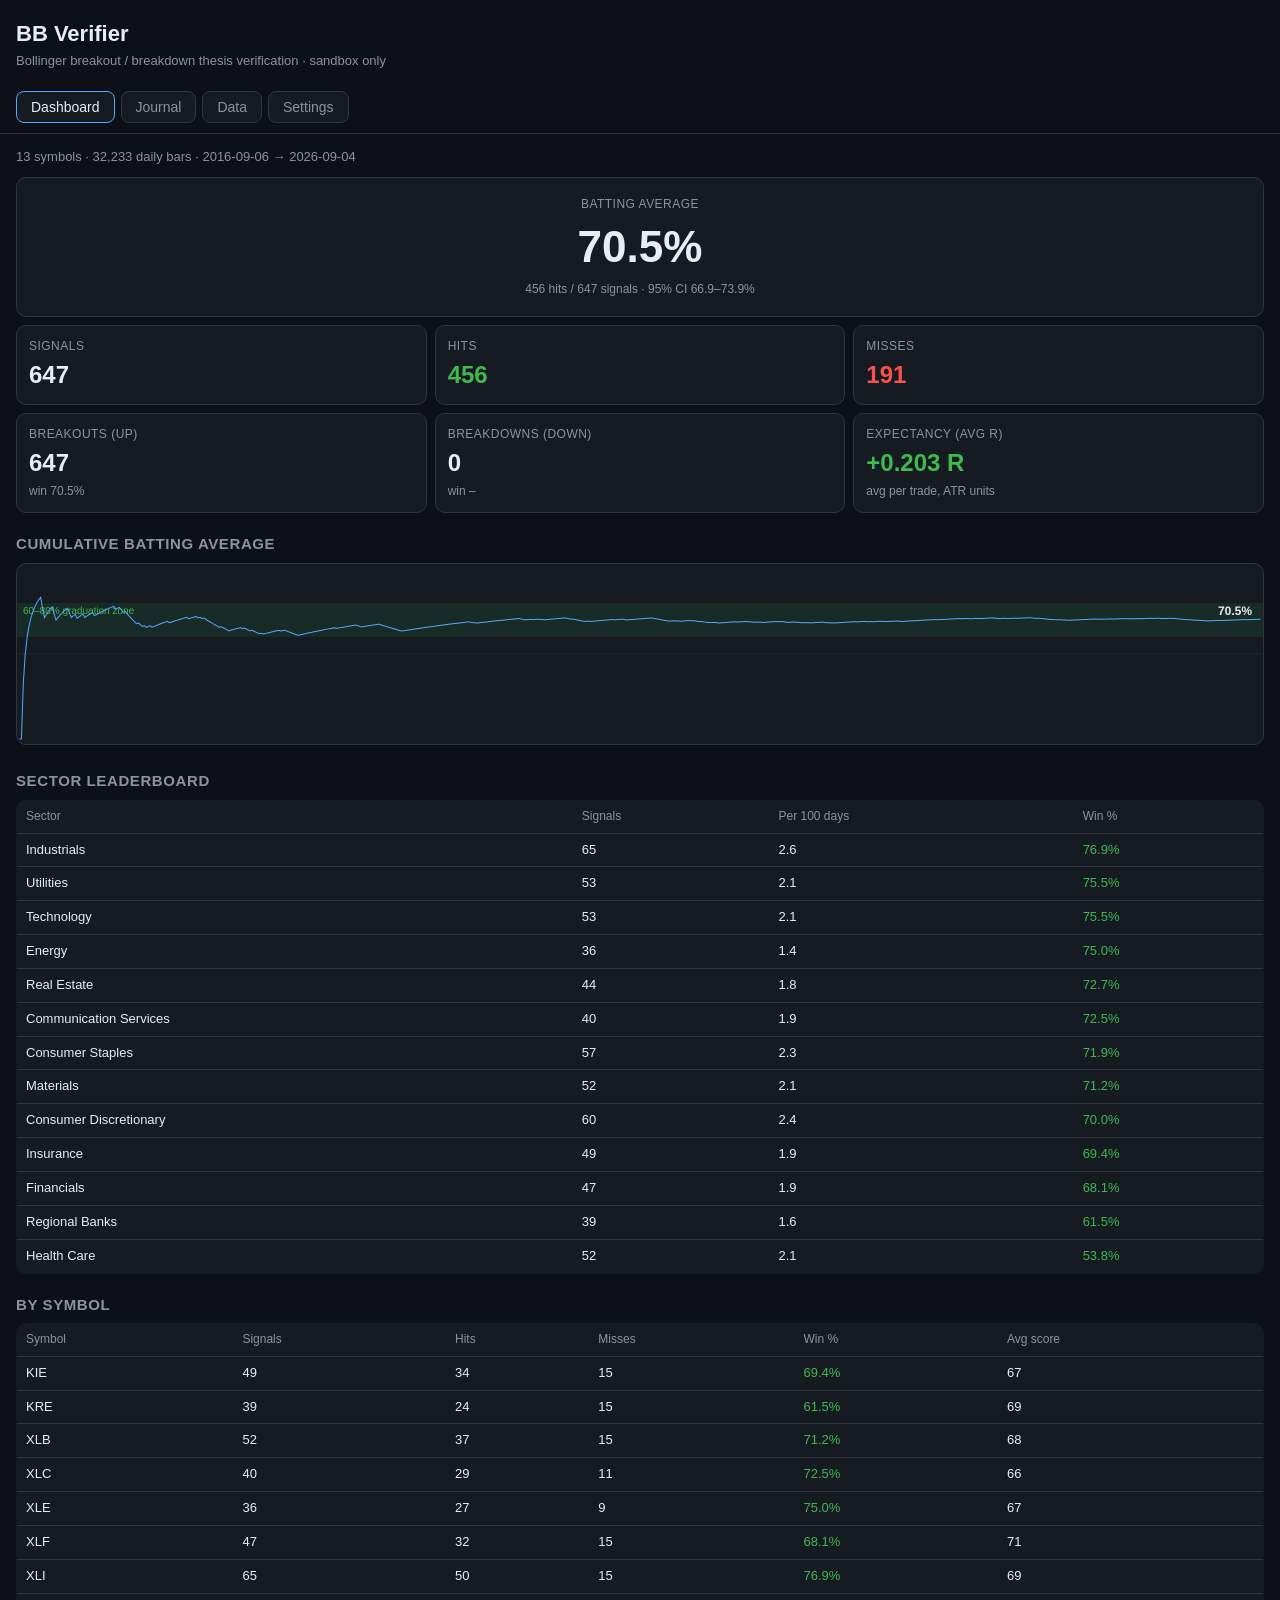
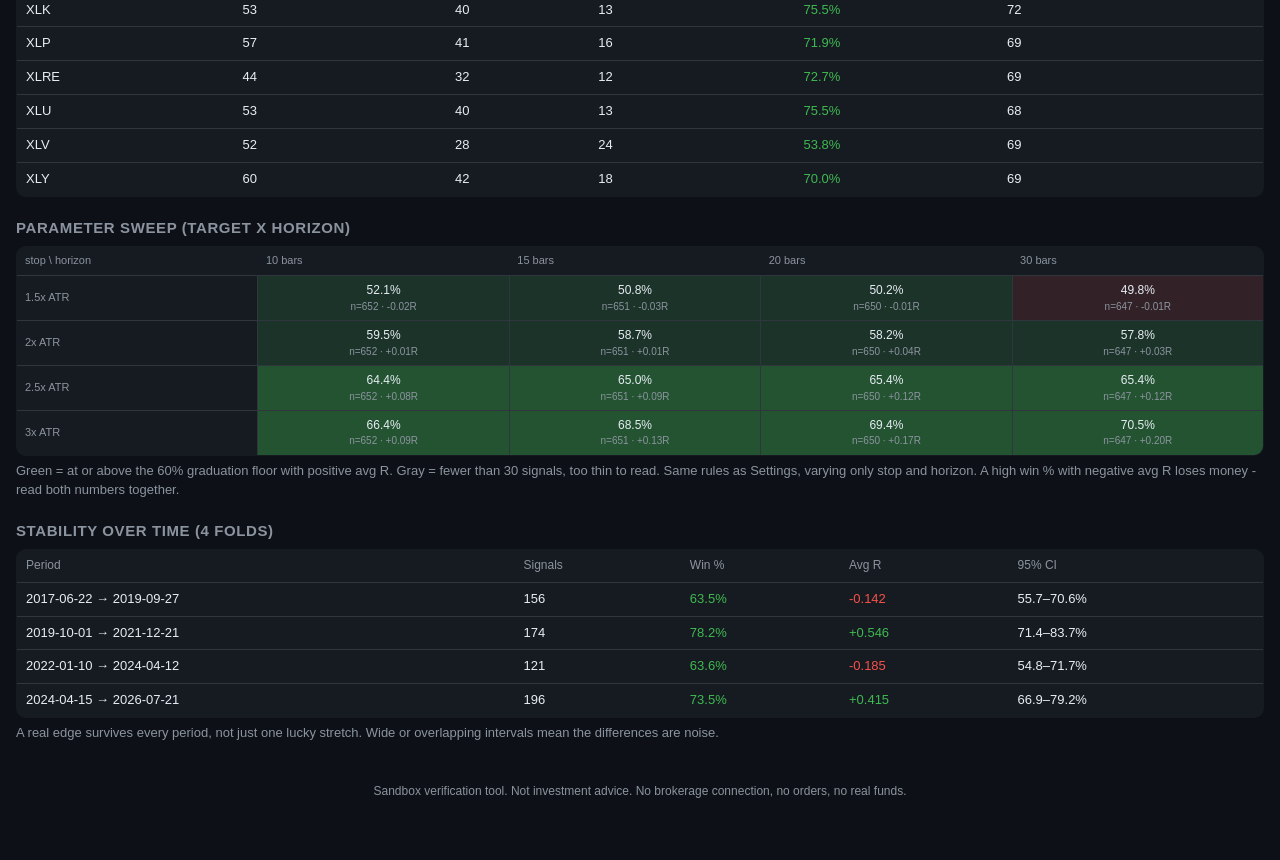
==== index.html @ 1e947a77 "Rename 1-index.html to index.html" ====
<!DOCTYPE html>
<html lang="en">
<head>
<meta charset="utf-8">
<meta name="viewport" content="width=device-width, initial-scale=1, viewport-fit=cover">
<title>BB Verifier</title>
<meta name="theme-color" content="#0d1117">
<link rel="manifest" href="manifest.webmanifest">
<link rel="icon" href="icon-192.png">
<link rel="apple-touch-icon" href="icon-192.png">
<meta name="apple-mobile-web-app-capable" content="yes">
<meta name="apple-mobile-web-app-status-bar-style" content="black-translucent">
<link rel="stylesheet" href="styles.css">
</head>
<body>
<header>
  <h1>BB Verifier</h1>
  <div class="sub">Bollinger breakout / breakdown thesis verification &middot; sandbox only</div>
</header>

<nav id="tabs">
  <button data-tab="dashboard" class="active">Dashboard</button>
  <button data-tab="journal">Journal</button>
  <button data-tab="data">Data</button>
  <button data-tab="settings">Settings</button>
</nav>

<main>
<section id="tab-dashboard" class="tab active">
  <div id="status-line" class="status">Loading bundled data&hellip;</div>
  <div class="kpis">
    <div class="kpi hero"><div class="kpi-label">Batting average</div><div class="kpi-val" id="k-ba">&ndash;</div><div class="kpi-sub" id="k-ba-sub"></div></div>
    <div class="kpi"><div class="kpi-label">Signals</div><div class="kpi-val" id="k-sig">&ndash;</div></div>
    <div class="kpi"><div class="kpi-label">Hits</div><div class="kpi-val hit" id="k-hit">&ndash;</div></div>
    <div class="kpi"><div class="kpi-label">Misses</div><div class="kpi-val miss" id="k-miss">&ndash;</div></div>
    <div class="kpi"><div class="kpi-label">Breakouts (up)</div><div class="kpi-val" id="k-up">&ndash;</div><div class="kpi-sub" id="k-up-sub"></div></div>
    <div class="kpi"><div class="kpi-label">Breakdowns (down)</div><div class="kpi-val" id="k-dn">&ndash;</div><div class="kpi-sub" id="k-dn-sub"></div></div>
    <div class="kpi"><div class="kpi-label">Expectancy (avg R)</div><div class="kpi-val" id="k-avgr">&ndash;</div><div class="kpi-sub" id="k-avgr-sub"></div></div>
  </div>
  <h2>Cumulative batting average</h2>
  <canvas id="chart" height="180"></canvas>
  <h2>Sector leaderboard</h2>
  <table id="sector-table"><thead><tr><th>Sector</th><th>Signals</th><th>Per 100 days</th><th>Win %</th></tr></thead><tbody></tbody></table>
  <h2>By symbol</h2>
  <table id="symbol-table"><thead><tr><th>Symbol</th><th>Signals</th><th>Hits</th><th>Misses</th><th>Win %</th><th>Avg score</th></tr></thead><tbody></tbody></table>
</section>

<section id="tab-journal" class="tab">
  <div class="journal-filter" id="journal-filter"></div>
  <table id="journal-table"><thead><tr><th>Date</th><th>Symbol</th><th>Dir</th><th>Score</th><th>Reasons</th><th>Result</th><th>Bars</th></tr></thead><tbody></tbody></table>
  <div id="audit" class="audit hidden"></div>
</section>

<section id="tab-data" class="tab">
  <h2>Loaded data</h2>
  <div id="data-summary"></div>
  <h2>Import Yahoo CSV</h2>
  <p class="muted">Yahoo Finance &rarr; symbol page &rarr; Historical Data &rarr; Download. Columns: Date, Open, High, Low, Close, Adj Close, Volume.</p>
  <div class="row"><input type="text" id="csv-symbol" placeholder="Symbol (e.g. XLV)"><input type="file" id="csv-file" accept=".csv,text/csv"></div>
  <h2>Backup</h2>
  <div class="row">
    <button id="export-json">Export JSON</button>
    <button id="export-csv">Export journal CSV</button>
    <button id="import-json-btn">Import backup JSON</button>
    <input type="file" id="import-json" accept=".json,application/json" class="hidden">
  </div>
  <p class="muted">Export before clearing browser data. Import restores data + journal on any device.</p>
</section>

<section id="tab-settings" class="tab">
  <h2>Signal rules</h2>
  <div class="settings-grid">
    <label>Bollinger length <input type="number" id="s-bblen" value="20" min="5" max="100"></label>
    <label>Bollinger mult <input type="number" id="s-bbmult" value="2" step="0.1" min="0.5" max="5"></label>
    <label>Squeeze lookback <input type="number" id="s-sqlook" value="126" min="20" max="500"></label>
    <label>Squeeze percentile <input type="number" id="s-sqpct" value="0.20" step="0.05" min="0.05" max="0.9"></label>
    <label>Volume multiple <input type="number" id="s-volmult" value="1.5" step="0.1" min="0" max="10"></label>
    <label>ATR length <input type="number" id="s-atrlen" value="14" min="2" max="100"></label>
    <label>Target (ATR mult) <input type="number" id="s-target" value="1.0" step="0.1" min="0.1" max="10"></label>
    <label>Stop (ATR mult) <input type="number" id="s-stop" value="1.0" step="0.1" min="0.1" max="10"></label>
    <label>Strategy <select id="s-mode"><option value="mr">Mean reversion (buy dips in uptrends)</option><option value="bo">Breakout following</option></select></label>
    <label>Direction (breakout mode) <select id="s-dir"><option value="1">Long breakouts only</option><option value="0">Both directions</option><option value="-1">Short breakdowns only</option></select></label>
    <label>Horizon (bars) <input type="number" id="s-horizon" value="5" min="1" max="60"></label>
    <label>Cooldown (bars) <input type="number" id="s-cooldown" value="5" min="0" max="60"></label>
  </div>
  <h2>Required confirmations</h2>
  <div class="settings-grid">
    <label><input type="checkbox" id="s-req-squeeze"> Require squeeze</label>
    <label><input type="checkbox" id="s-req-vol"> Require volume confirm</label>
    <label><input type="checkbox" id="s-req-trend"> Require trend align (SMA50)</label>
    <label><input type="checkbox" id="s-excl-news"> Exclude news days (&gt;4% move)</label>
  </div>
  <div class="row"><button id="apply-settings">Apply and re-run</button><button id="reset-settings">Reset defaults</button></div>
  <h2>How a hit is scored</h2>
  <p class="muted" id="rules-explainer"></p>
</section>
</main>

<footer>Sandbox verification tool. Not investment advice. No brokerage connection, no orders, no real funds.</footer>
<script src="data.js"></script>
<script src="engine.js"></script>
<script src="app.js"></script>
</body>
</html>
---- styles.css ----
:root{--bg:#0d1117;--panel:#161b22;--border:#30363d;--text:#e6edf3;--muted:#8b949e;--hit:#3fb950;--miss:#f85149;--accent:#58a6ff;}
*{box-sizing:border-box;margin:0;padding:0;}
body{background:var(--bg);color:var(--text);font-family:-apple-system,BlinkMacSystemFont,"Segoe UI",Roboto,Helvetica,Arial,sans-serif;font-size:15px;line-height:1.45;padding-bottom:40px;}
header{padding:18px 16px 10px;}
h1{font-size:22px;}
.sub{color:var(--muted);font-size:13px;margin-top:2px;}
nav#tabs{display:flex;gap:6px;padding:10px 16px;border-bottom:1px solid var(--border);position:sticky;top:0;background:var(--bg);z-index:5;}
nav#tabs button{background:var(--panel);color:var(--muted);border:1px solid var(--border);border-radius:8px;padding:7px 14px;font-size:14px;cursor:pointer;}
nav#tabs button.active{color:var(--text);border-color:var(--accent);}
main{padding:14px 16px;}
.tab{display:none;}
.tab.active{display:block;}
h2{font-size:15px;margin:20px 0 8px;color:var(--muted);text-transform:uppercase;letter-spacing:.04em;}
.status{color:var(--muted);font-size:13px;margin-bottom:10px;}
.kpis{display:grid;grid-template-columns:repeat(3,1fr);gap:8px;}
.kpi{background:var(--panel);border:1px solid var(--border);border-radius:10px;padding:12px;}
.kpi.hero{grid-column:span 3;text-align:center;padding:18px;}
.kpi.hero .kpi-val{font-size:44px;}
.kpi-label{color:var(--muted);font-size:12px;text-transform:uppercase;letter-spacing:.04em;}
.kpi-val{font-size:24px;font-weight:600;margin-top:2px;}
.kpi-val.hit{color:var(--hit);}
.kpi-val.miss{color:var(--miss);}
.kpi-sub{color:var(--muted);font-size:12px;margin-top:2px;}
canvas#chart{width:100%;background:var(--panel);border:1px solid var(--border);border-radius:10px;}
table{width:100%;border-collapse:collapse;font-size:13px;background:var(--panel);border:1px solid var(--border);border-radius:10px;overflow:hidden;}
th,td{padding:7px 9px;text-align:left;border-bottom:1px solid var(--border);white-space:nowrap;}
th{color:var(--muted);font-weight:500;font-size:12px;}
tr:last-child td{border-bottom:none;}
tbody tr{cursor:pointer;}
.pos{color:var(--hit);} .neg{color:var(--miss);}
.muted{color:var(--muted);font-size:13px;margin:6px 0;}
.row{display:flex;gap:8px;margin:10px 0;flex-wrap:wrap;}
button{background:var(--panel);color:var(--text);border:1px solid var(--border);border-radius:8px;padding:9px 14px;font-size:14px;cursor:pointer;}
button:active{border-color:var(--accent);}
input[type=text],input[type=number]{background:var(--panel);border:1px solid var(--border);border-radius:8px;color:var(--text);padding:9px 10px;font-size:14px;}
input[type=file]{color:var(--muted);font-size:13px;}
.settings-grid{display:grid;grid-template-columns:1fr 1fr;gap:10px;margin:8px 0;}
.settings-grid label{display:flex;flex-direction:column;gap:4px;font-size:13px;color:var(--muted);}
.settings-grid label:has(input[type=checkbox]){flex-direction:row;align-items:center;gap:8px;color:var(--text);}
.hidden{display:none;}
.audit{margin-top:14px;background:var(--panel);border:1px solid var(--accent);border-radius:10px;padding:12px;font-size:13px;}
.audit table{background:transparent;border:none;}
.journal-filter{display:flex;gap:6px;flex-wrap:wrap;margin-bottom:10px;}
.journal-filter button{padding:5px 10px;font-size:12px;}
.journal-filter button.active{border-color:var(--accent);color:var(--text);}
footer{padding:20px 16px;color:var(--muted);font-size:12px;text-align:center;}
@media (max-width:420px){.kpis{grid-template-columns:repeat(2,1fr);}.kpi.hero{grid-column:span 2;}}
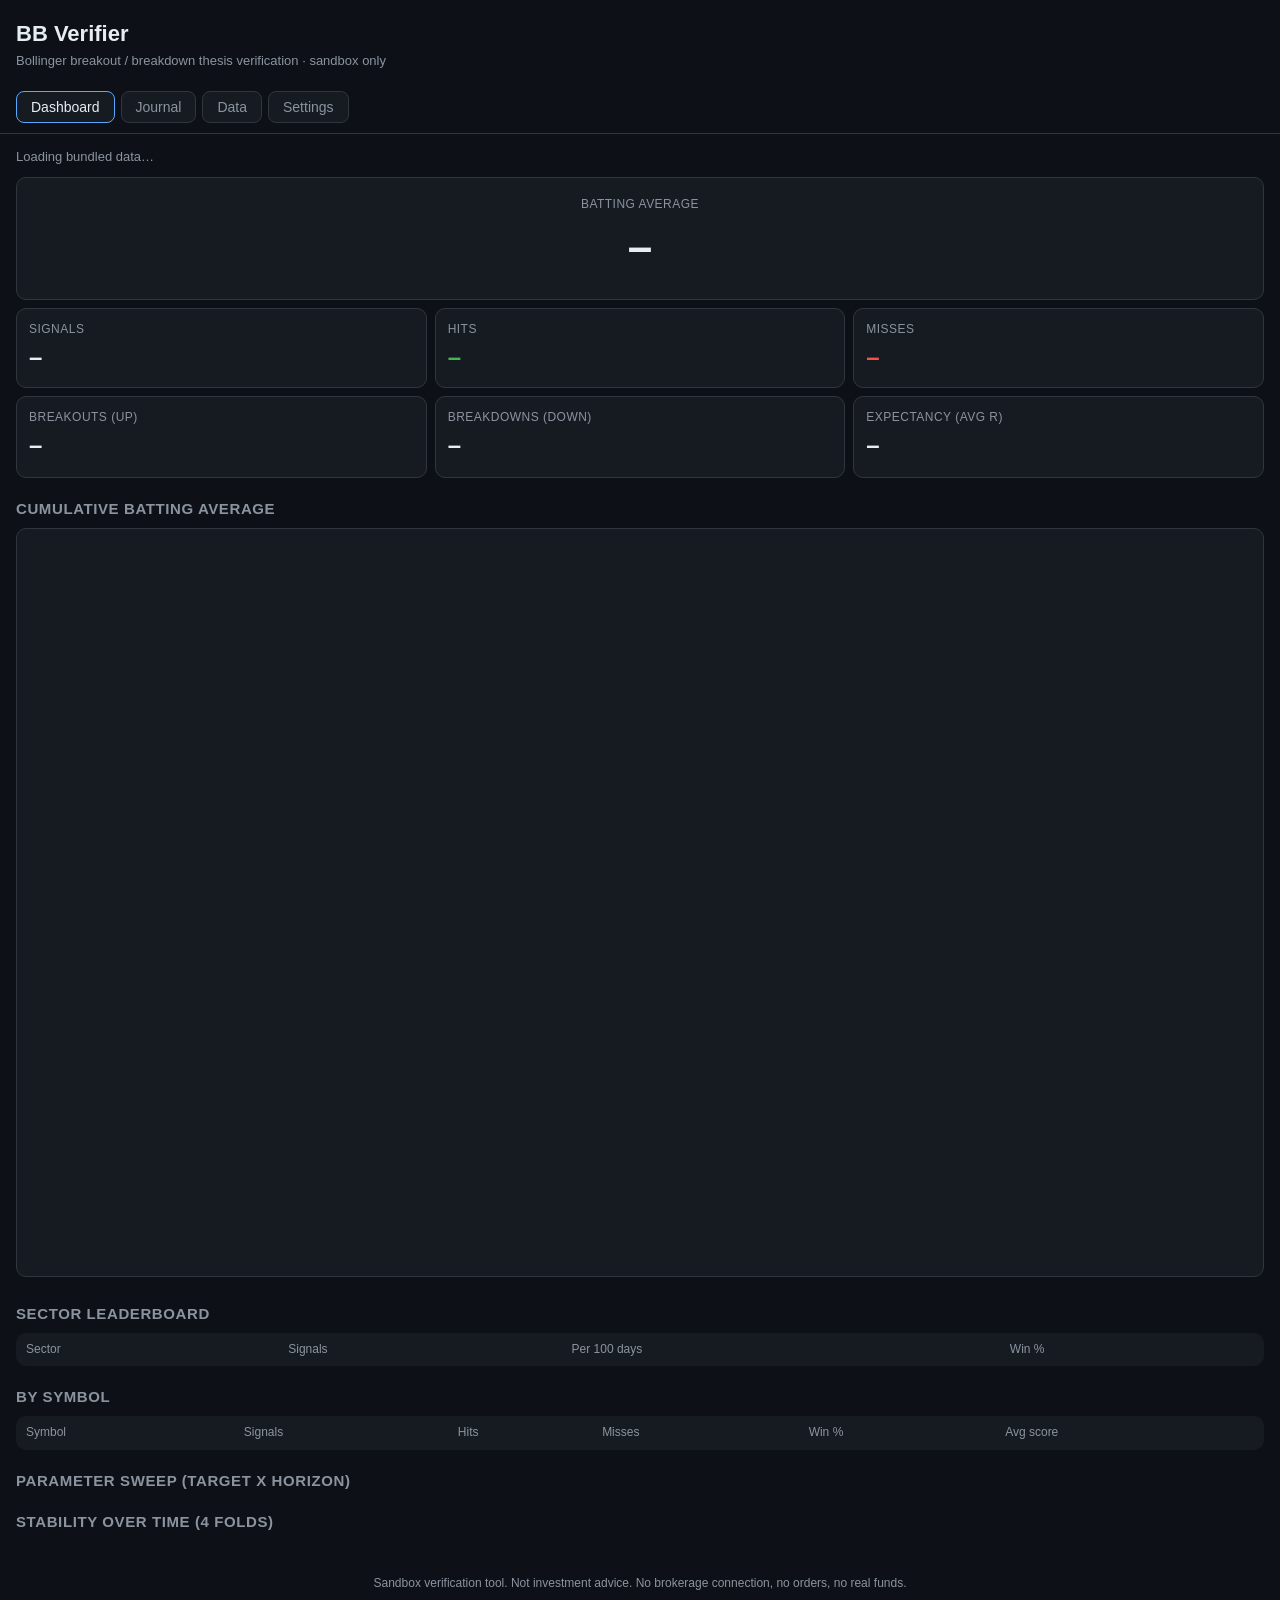
==== commit e9d87582: "Rename 6-index.html to index.html" ====
--- a/index.html
+++ b/index.html
@@ -79,7 +79,7 @@
     <label>Target (ATR mult) <input type="number" id="s-target" value="1.0" step="0.1" min="0.1" max="10"></label>
     <label>Stop (ATR mult) <input type="number" id="s-stop" value="1.0" step="0.1" min="0.1" max="10"></label>
     <label>Strategy <select id="s-mode"><option value="mr">Mean reversion (buy dips in uptrends)</option><option value="bo">Breakout following</option></select></label>
-    <label>Direction (breakout mode) <select id="s-dir"><option value="1">Long breakouts only</option><option value="0">Both directions</option><option value="-1">Short breakdowns only</option></select></label>
+    <label>Direction (breakout mode) <input type="text" id="s-dir-note" value="Long breakouts only" disabled></label>
     <label>Horizon (bars) <input type="number" id="s-horizon" value="5" min="1" max="60"></label>
     <label>Cooldown (bars) <input type="number" id="s-cooldown" value="5" min="0" max="60"></label>
   </div>
@@ -91,6 +91,8 @@
     <label><input type="checkbox" id="s-excl-news"> Exclude news days (&gt;4% move)</label>
   </div>
   <div class="row"><button id="apply-settings">Apply and re-run</button><button id="reset-settings">Reset defaults</button></div>
+  <h2>Backtesting universe</h2>
+  <p class="muted" id="universe-list"></p>
   <h2>How a hit is scored</h2>
   <p class="muted" id="rules-explainer"></p>
 </section>
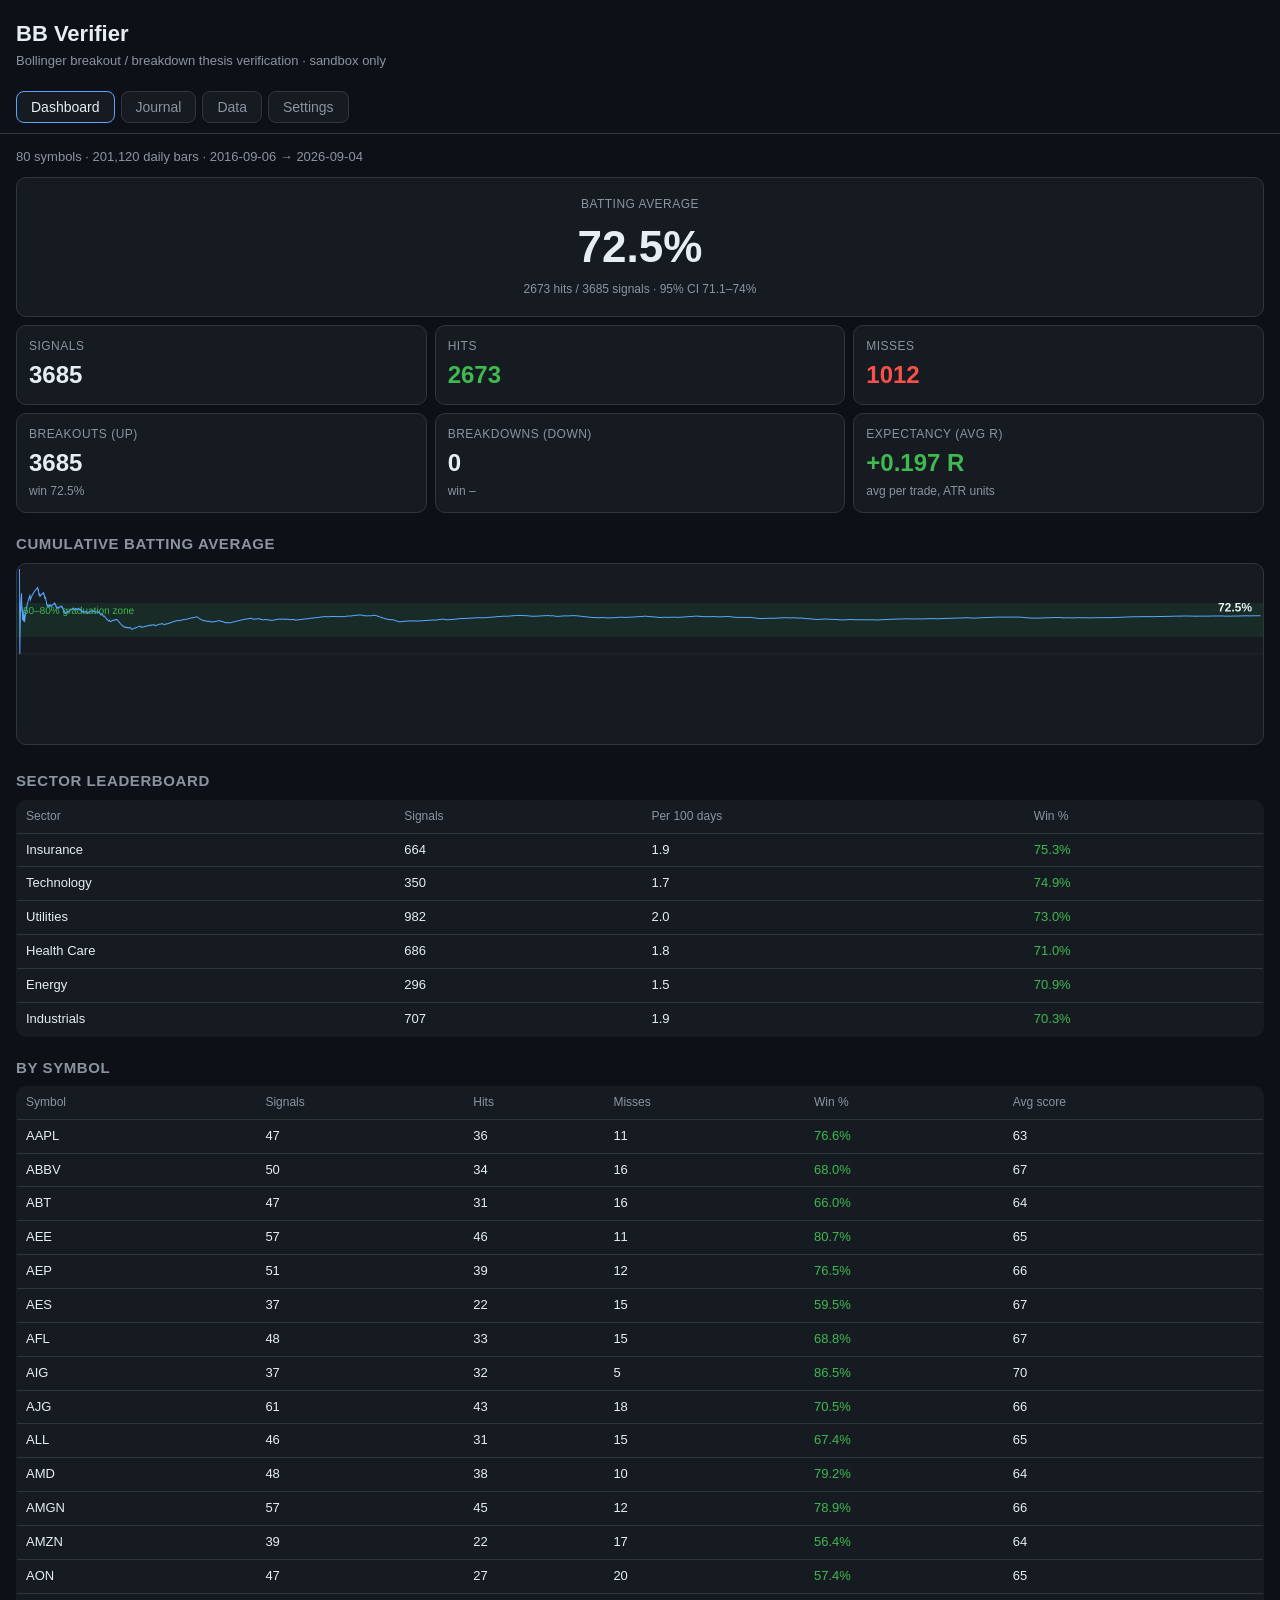
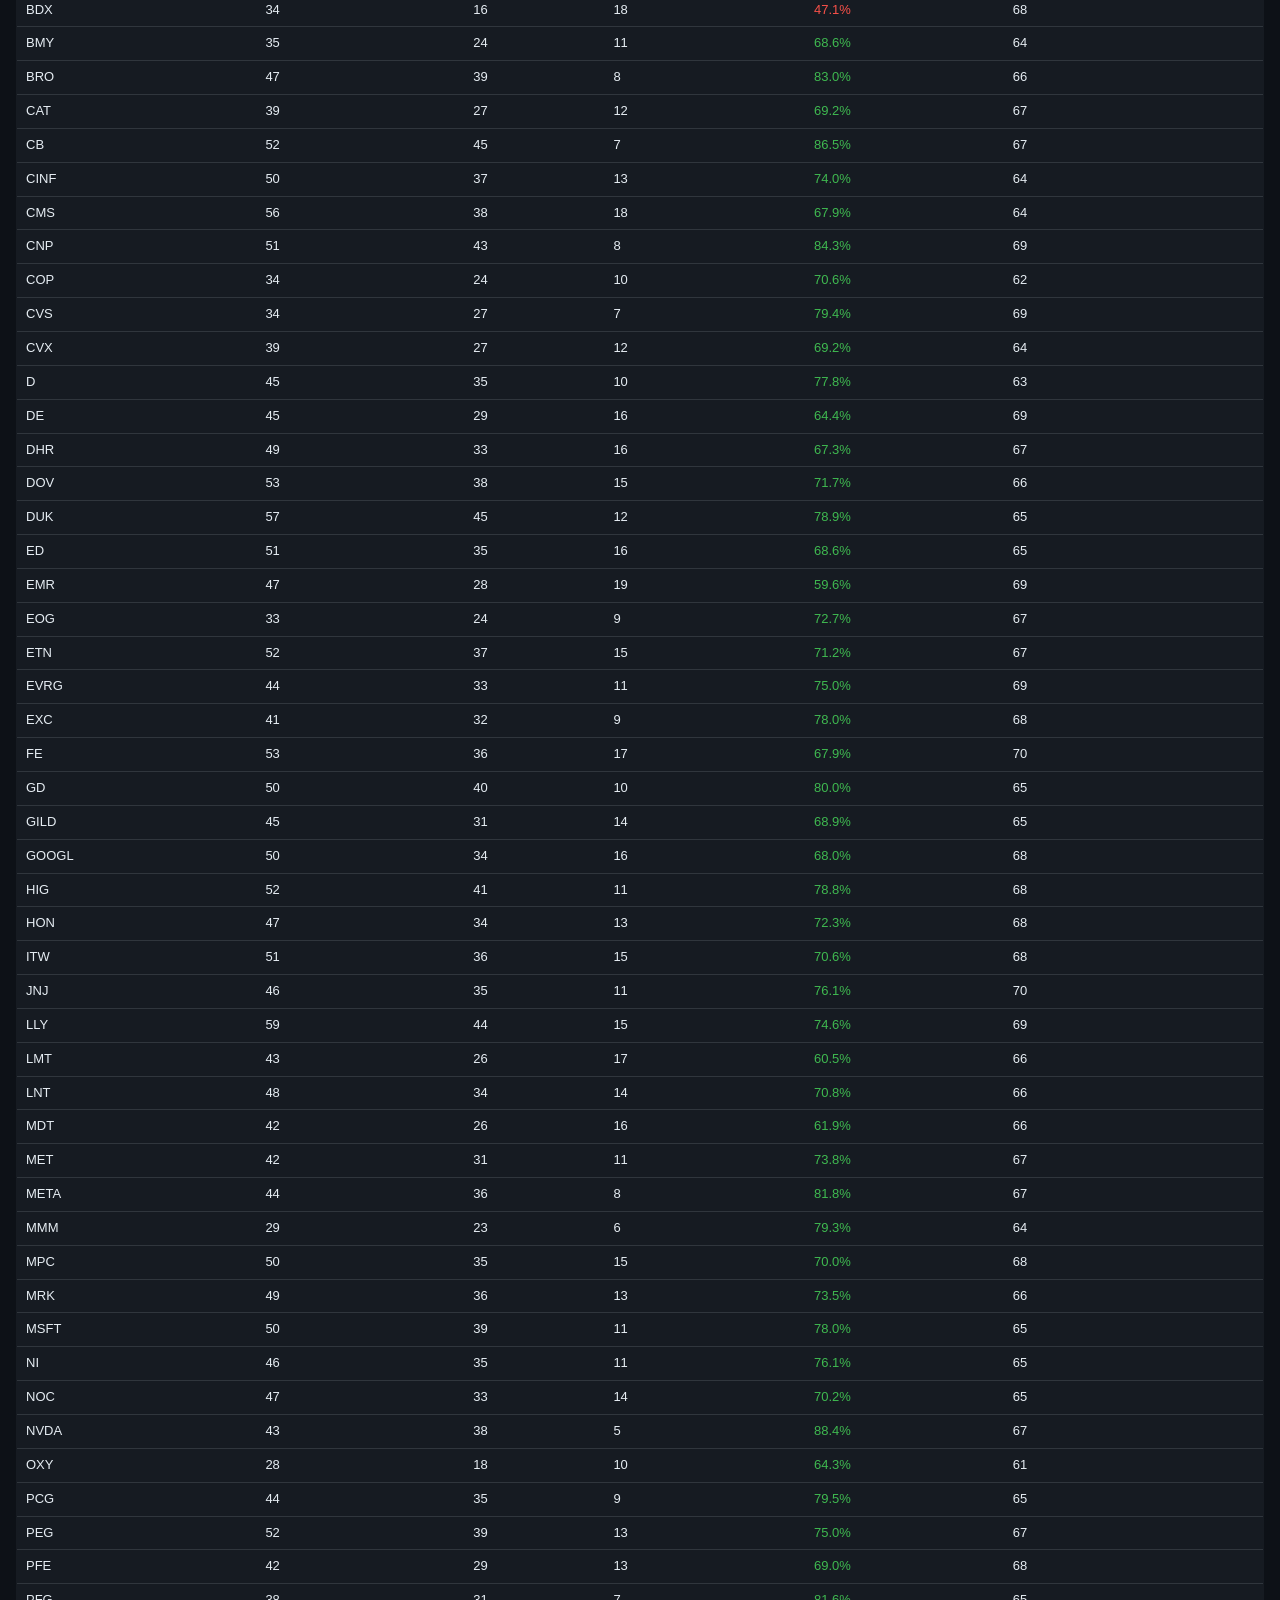
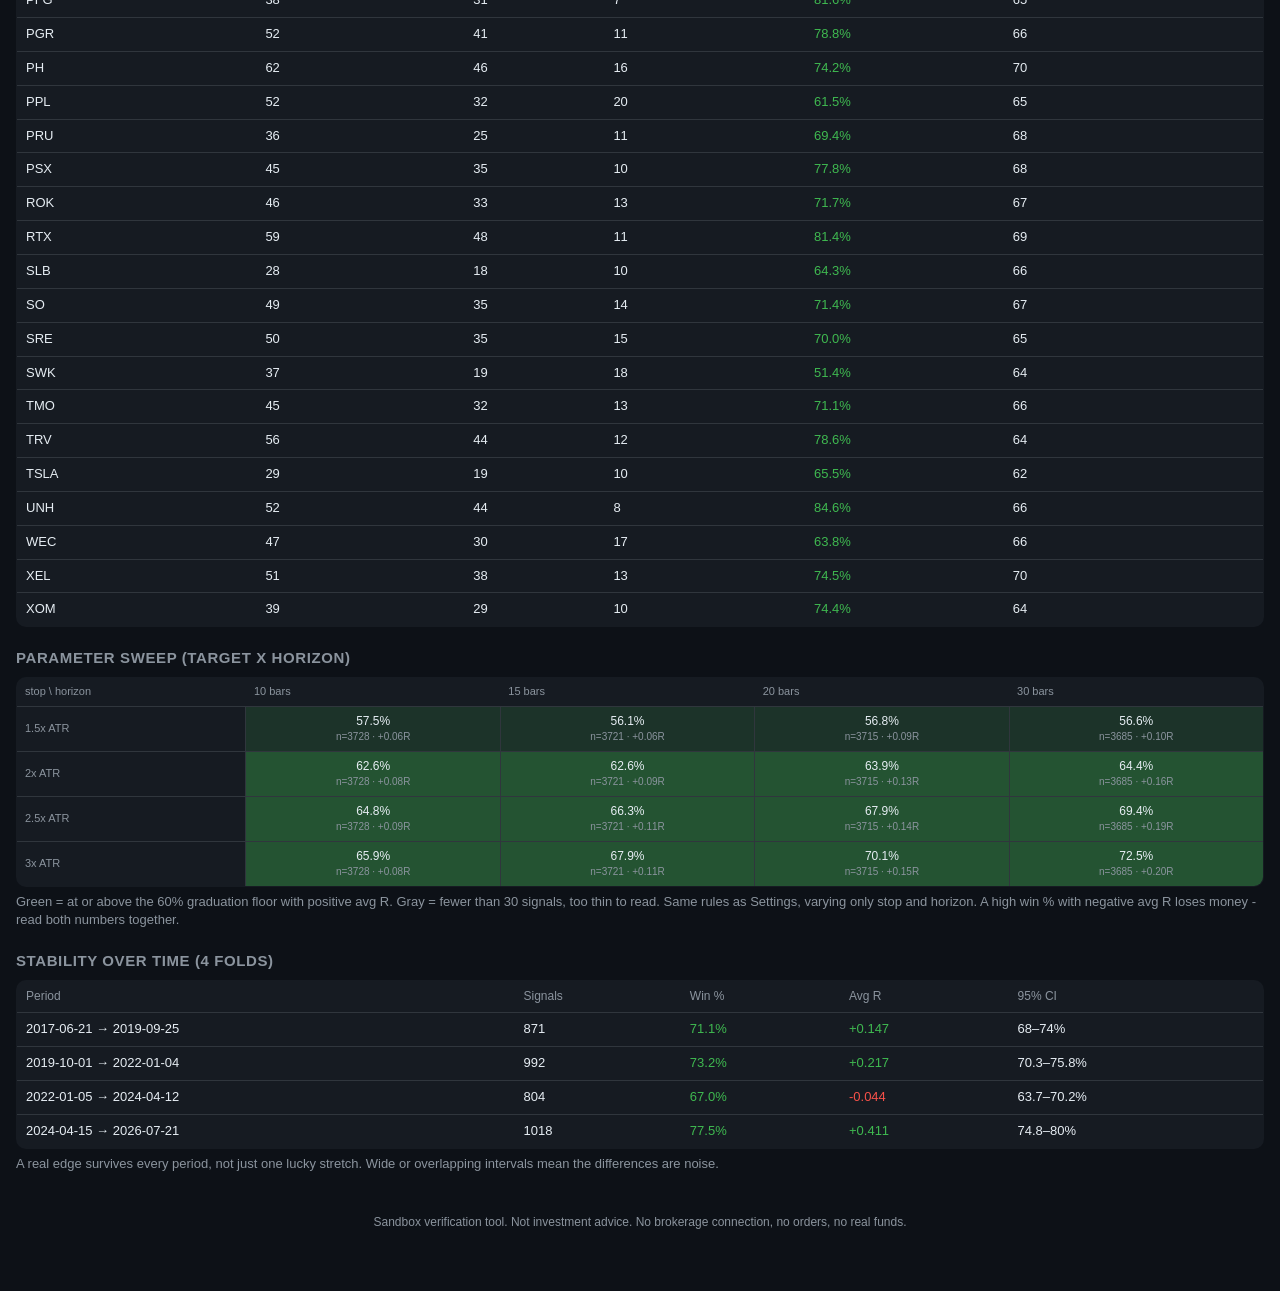
==== commit 934632f2: "Rename 2-index.html to index.html" ====
--- a/index.html
+++ b/index.html
@@ -99,7 +99,7 @@
 </main>
 
 <footer>Sandbox verification tool. Not investment advice. No brokerage connection, no orders, no real funds.</footer>
-<script src="data.js"></script>
+<script src="1-bundle.js"></script>
 <script src="engine.js"></script>
 <script src="app.js"></script>
 </body>
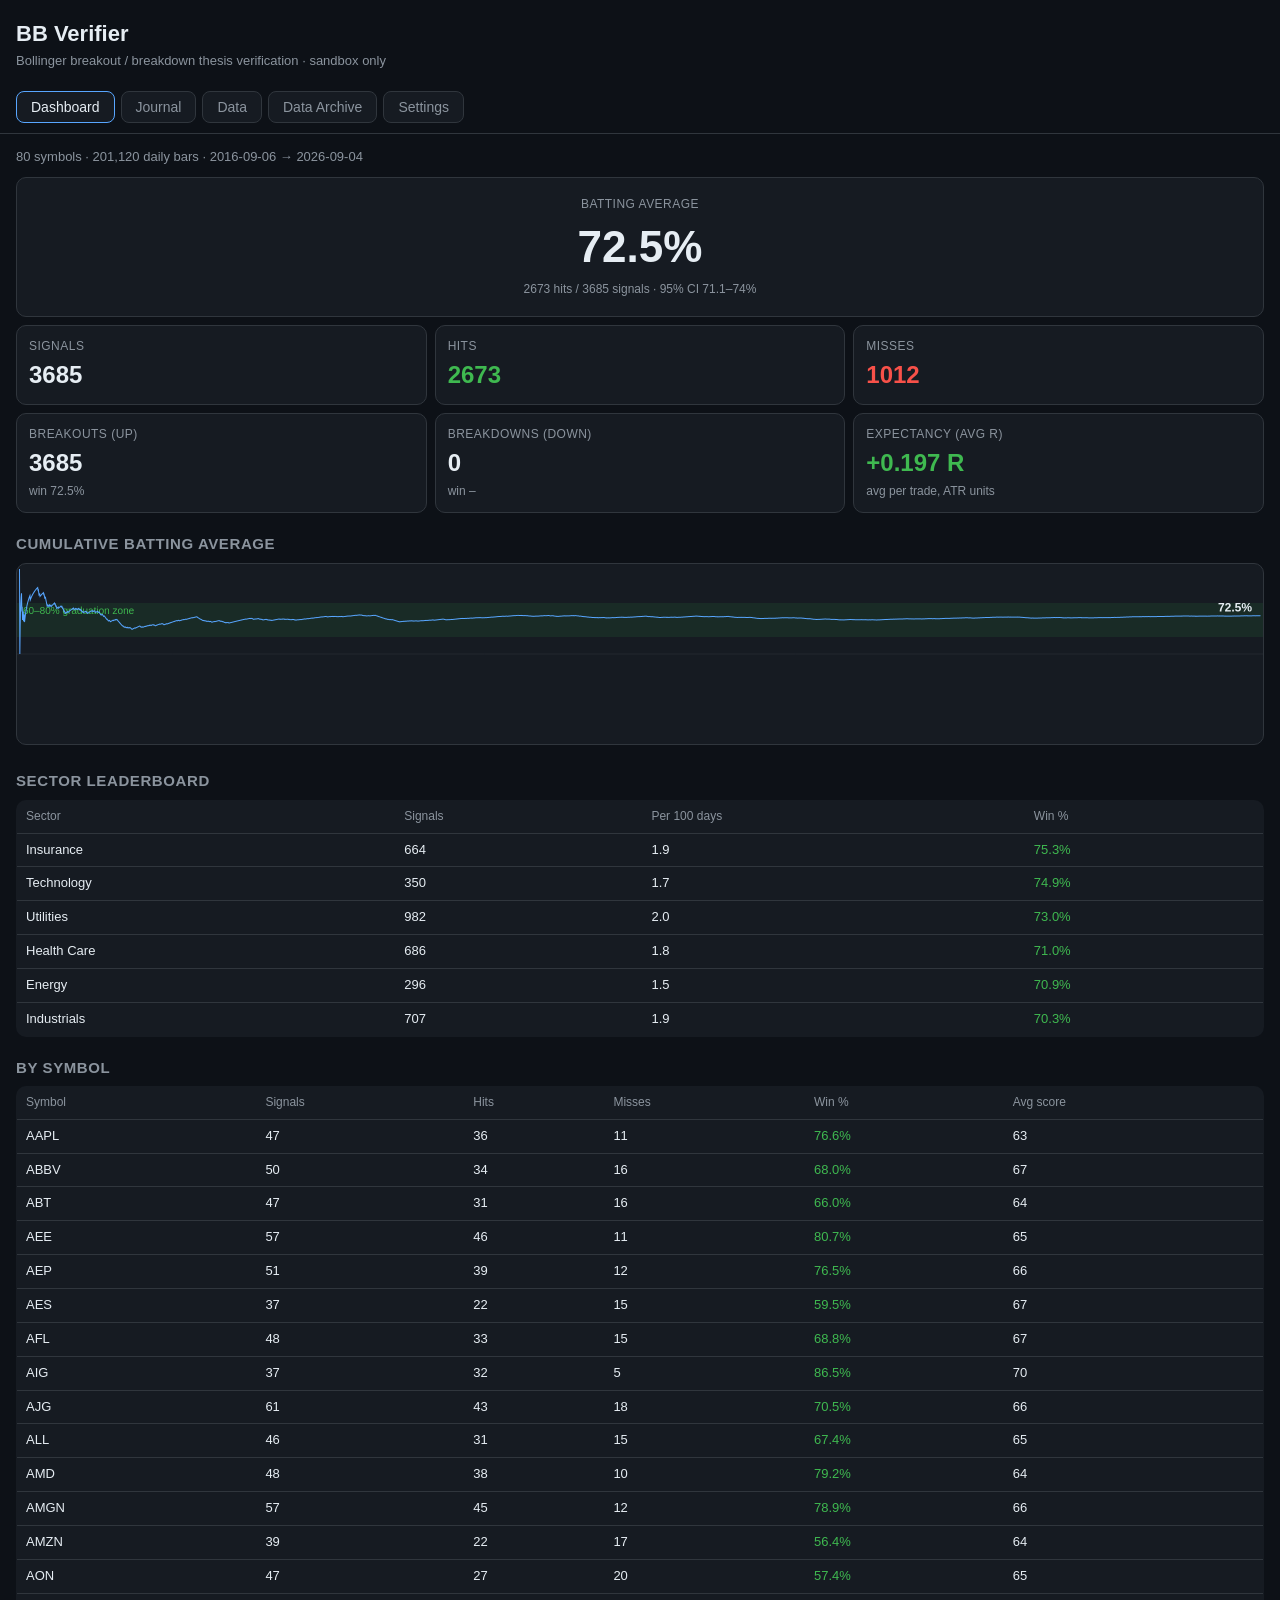
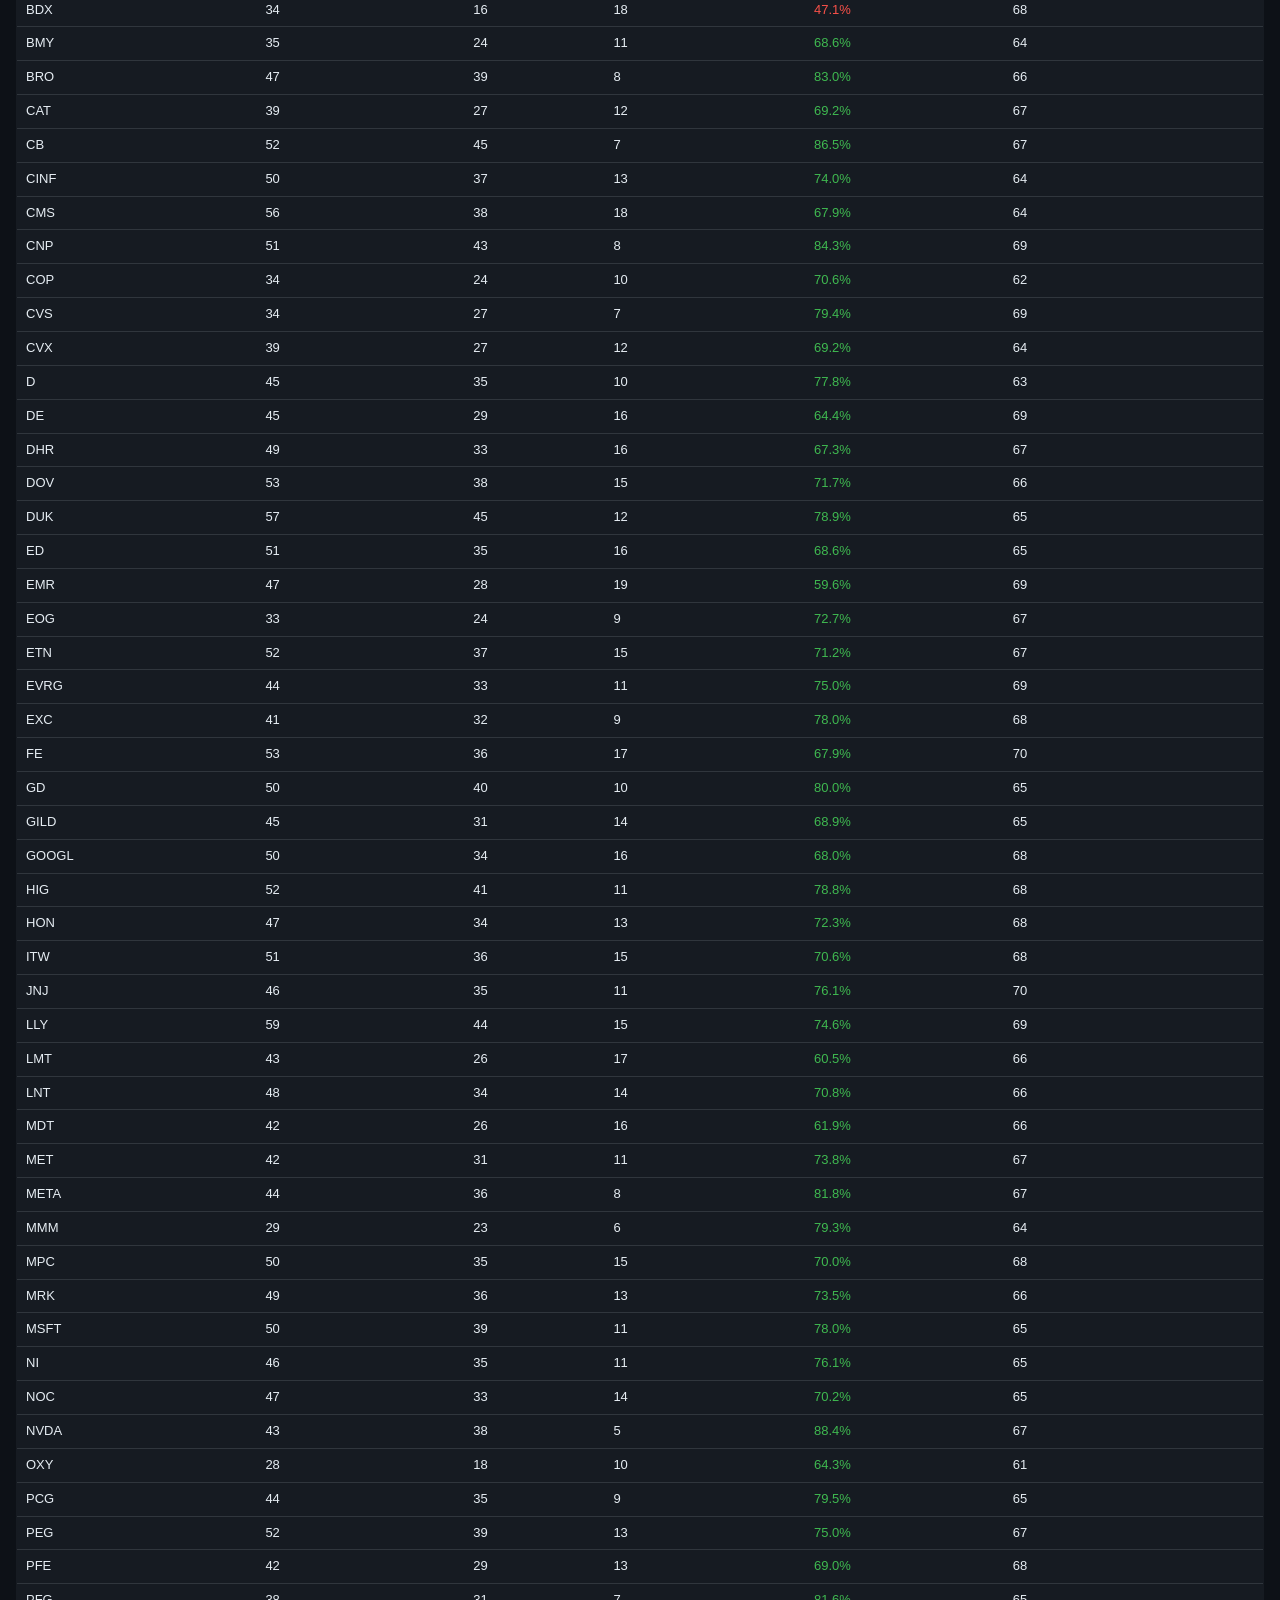
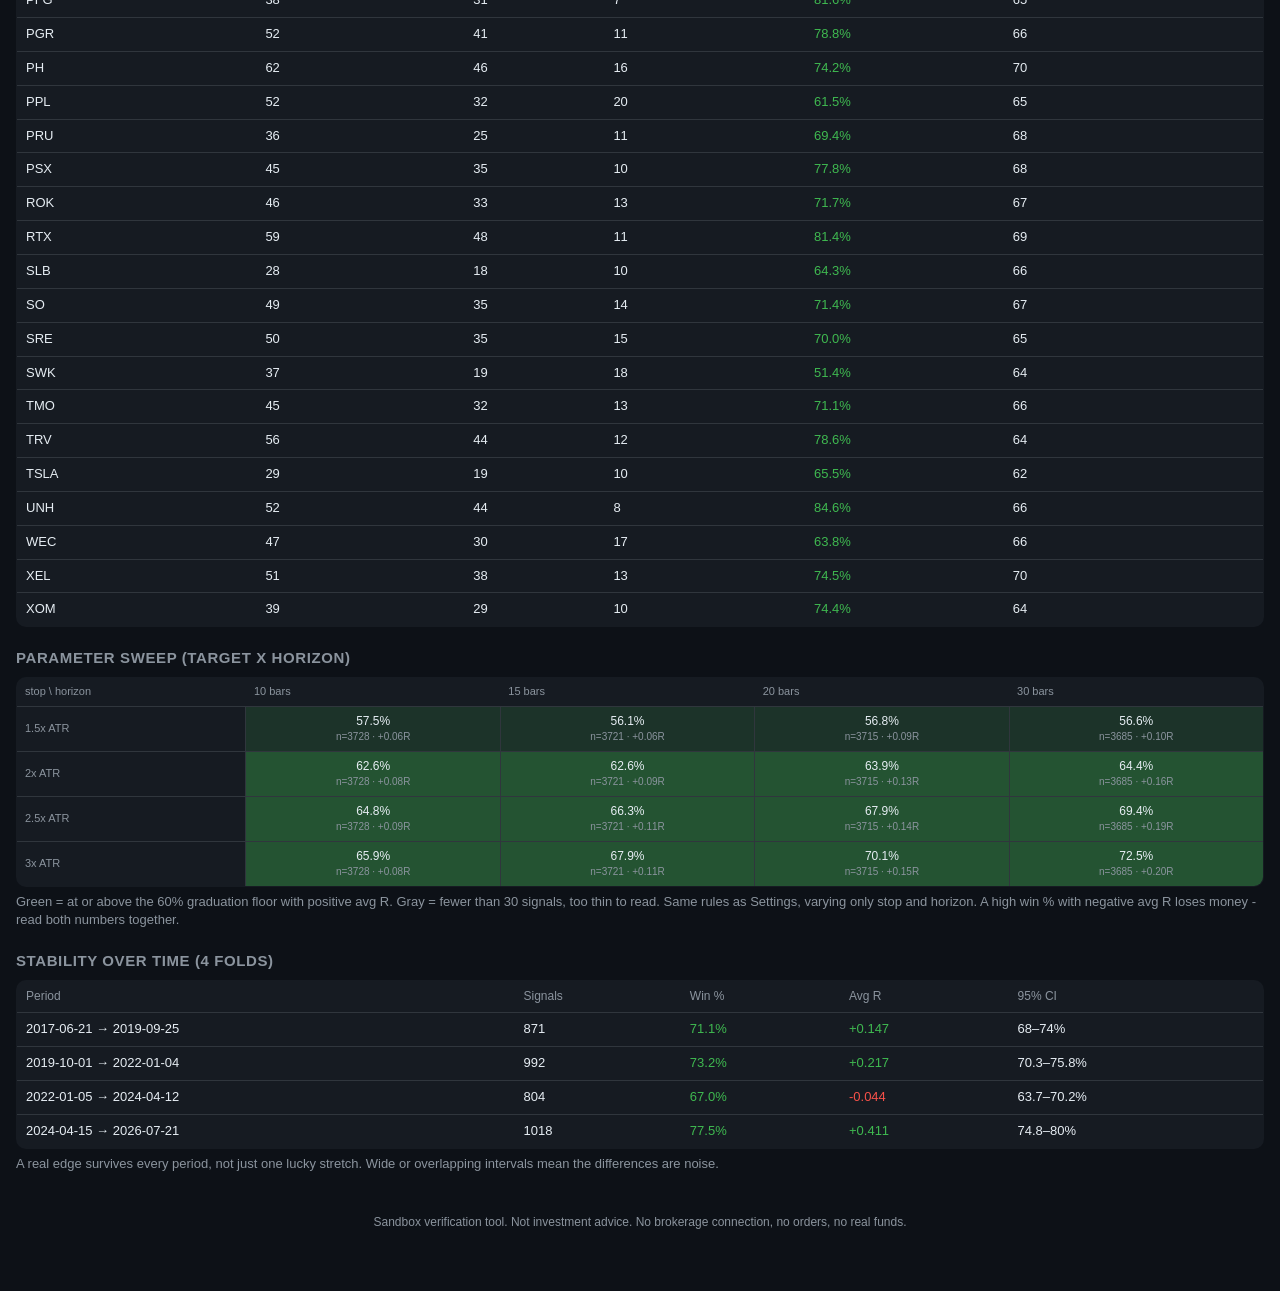
==== commit 2fded606: "Rename 4-index_new.html to index.html" ====
--- a/index.html
+++ b/index.html
@@ -22,6 +22,7 @@
   <button data-tab="dashboard" class="active">Dashboard</button>
   <button data-tab="journal">Journal</button>
   <button data-tab="data">Data</button>
+  <button data-tab="archive">Data Archive</button>
   <button data-tab="settings">Settings</button>
 </nav>
 
@@ -67,6 +68,37 @@
   <p class="muted">Export before clearing browser data. Import restores data + journal on any device.</p>
 </section>
 
+<section id="tab-archive" class="tab">
+  <h2>Data archive</h2>
+  <p>Full max-history daily data for all 502 S&amp;P 500 symbols, pulled from Yahoo Finance on 2026-09-05 during the Gold trial. 4,327,586 daily bars, oldest bar 1970-01-02, plus 48,424 dividends and 1,487 splits. Hosted permanently as a GitHub Release - it stays available after the trial lapses.</p>
+  <p><a href="https://github.com/TradingSniper/bb/releases/tag/data-archive-v1" target="_blank" rel="noopener">Open the release on GitHub</a></p>
+
+  <h2>Clean CSVs (recommended)</h2>
+  <p class="muted">One CSV per symbol (date, open, high, low, close, adjclose, volume), plus events.json with every dividend and split. 70MB compressed in 3 parts - download all three, in this order:</p>
+  <ul class="dl-list">
+    <li><a href="https://github.com/TradingSniper/bb/releases/download/data-archive-v1/1-csv.tar.gz.part00">1-csv.tar.gz.part00</a></li>
+    <li><a href="https://github.com/TradingSniper/bb/releases/download/data-archive-v1/2-csv.tar.gz.part01">2-csv.tar.gz.part01</a></li>
+    <li><a href="https://github.com/TradingSniper/bb/releases/download/data-archive-v1/3-csv.tar.gz.part02">3-csv.tar.gz.part02</a></li>
+  </ul>
+  <pre class="code">cat 1-csv.tar.gz.part00 2-csv.tar.gz.part01 3-csv.tar.gz.part02 &gt; yahoo_sp500_daily_csv.tar.gz
+tar xzf yahoo_sp500_daily_csv.tar.gz</pre>
+
+  <h2>Raw Yahoo JSON (full API responses)</h2>
+  <p class="muted">Unmodified chart API responses per symbol. 107MB compressed in 5 parts. The part numbering on GitHub is out of order - use this exact order:</p>
+  <ul class="dl-list">
+    <li><a href="https://github.com/TradingSniper/bb/releases/download/data-archive-v1/4-json.tar.gz.part00">4-json.tar.gz.part00</a></li>
+    <li><a href="https://github.com/TradingSniper/bb/releases/download/data-archive-v1/6-json.tar.gz.part01">6-json.tar.gz.part01</a></li>
+    <li><a href="https://github.com/TradingSniper/bb/releases/download/data-archive-v1/5-json.tar.gz.part02">5-json.tar.gz.part02</a></li>
+    <li><a href="https://github.com/TradingSniper/bb/releases/download/data-archive-v1/1-json.tar.gz.part03">1-json.tar.gz.part03</a></li>
+    <li><a href="https://github.com/TradingSniper/bb/releases/download/data-archive-v1/2-json.tar.gz.part04">2-json.tar.gz.part04</a></li>
+  </ul>
+  <pre class="code">cat 4-json.tar.gz.part00 6-json.tar.gz.part01 5-json.tar.gz.part02 1-json.tar.gz.part03 2-json.tar.gz.part04 &gt; yahoo_sp500_raw_json.tar.gz
+tar xzf yahoo_sp500_raw_json.tar.gz</pre>
+
+  <h2>Coverage</h2>
+  <p class="muted">502 symbols: Industrials 77, Information Technology 70, Financials 70, Health Care 53, Consumer Discretionary 44, Consumer Staples 32, Real Estate 27, Utilities 23, Materials 22, Energy 17, Communication Services 17 (452 classified; 50 newer listings unclassified). Tick symbols use dash format (BRK-B, BF-B). To use a symbol here, unpack its CSV and import it on the Data tab.</p>
+</section>
+
 <section id="tab-settings" class="tab">
   <h2>Signal rules</h2>
   <div class="settings-grid">
@@ -90,6 +122,12 @@
     <label><input type="checkbox" id="s-req-trend"> Require trend align (SMA50)</label>
     <label><input type="checkbox" id="s-excl-news"> Exclude news days (&gt;4% move)</label>
   </div>
+  <h2>Presets</h2>
+  <div class="row">
+    <button id="preset-verified">Verified default (stop 3x, horizon 30)</button>
+    <button id="preset-aggressive">Aggressive (stop 3.5x, horizon 40)</button>
+  </div>
+  <p class="muted" id="preset-note">Aggressive is parked, not default: OOS 79.1% win rate, +0.36R avg, wider stops and longer holds - high risk, high reward. Loading a preset fills the fields; click Apply and re-run to use it.</p>
   <div class="row"><button id="apply-settings">Apply and re-run</button><button id="reset-settings">Reset defaults</button></div>
   <h2>Backtesting universe</h2>
   <p class="muted" id="universe-list"></p>
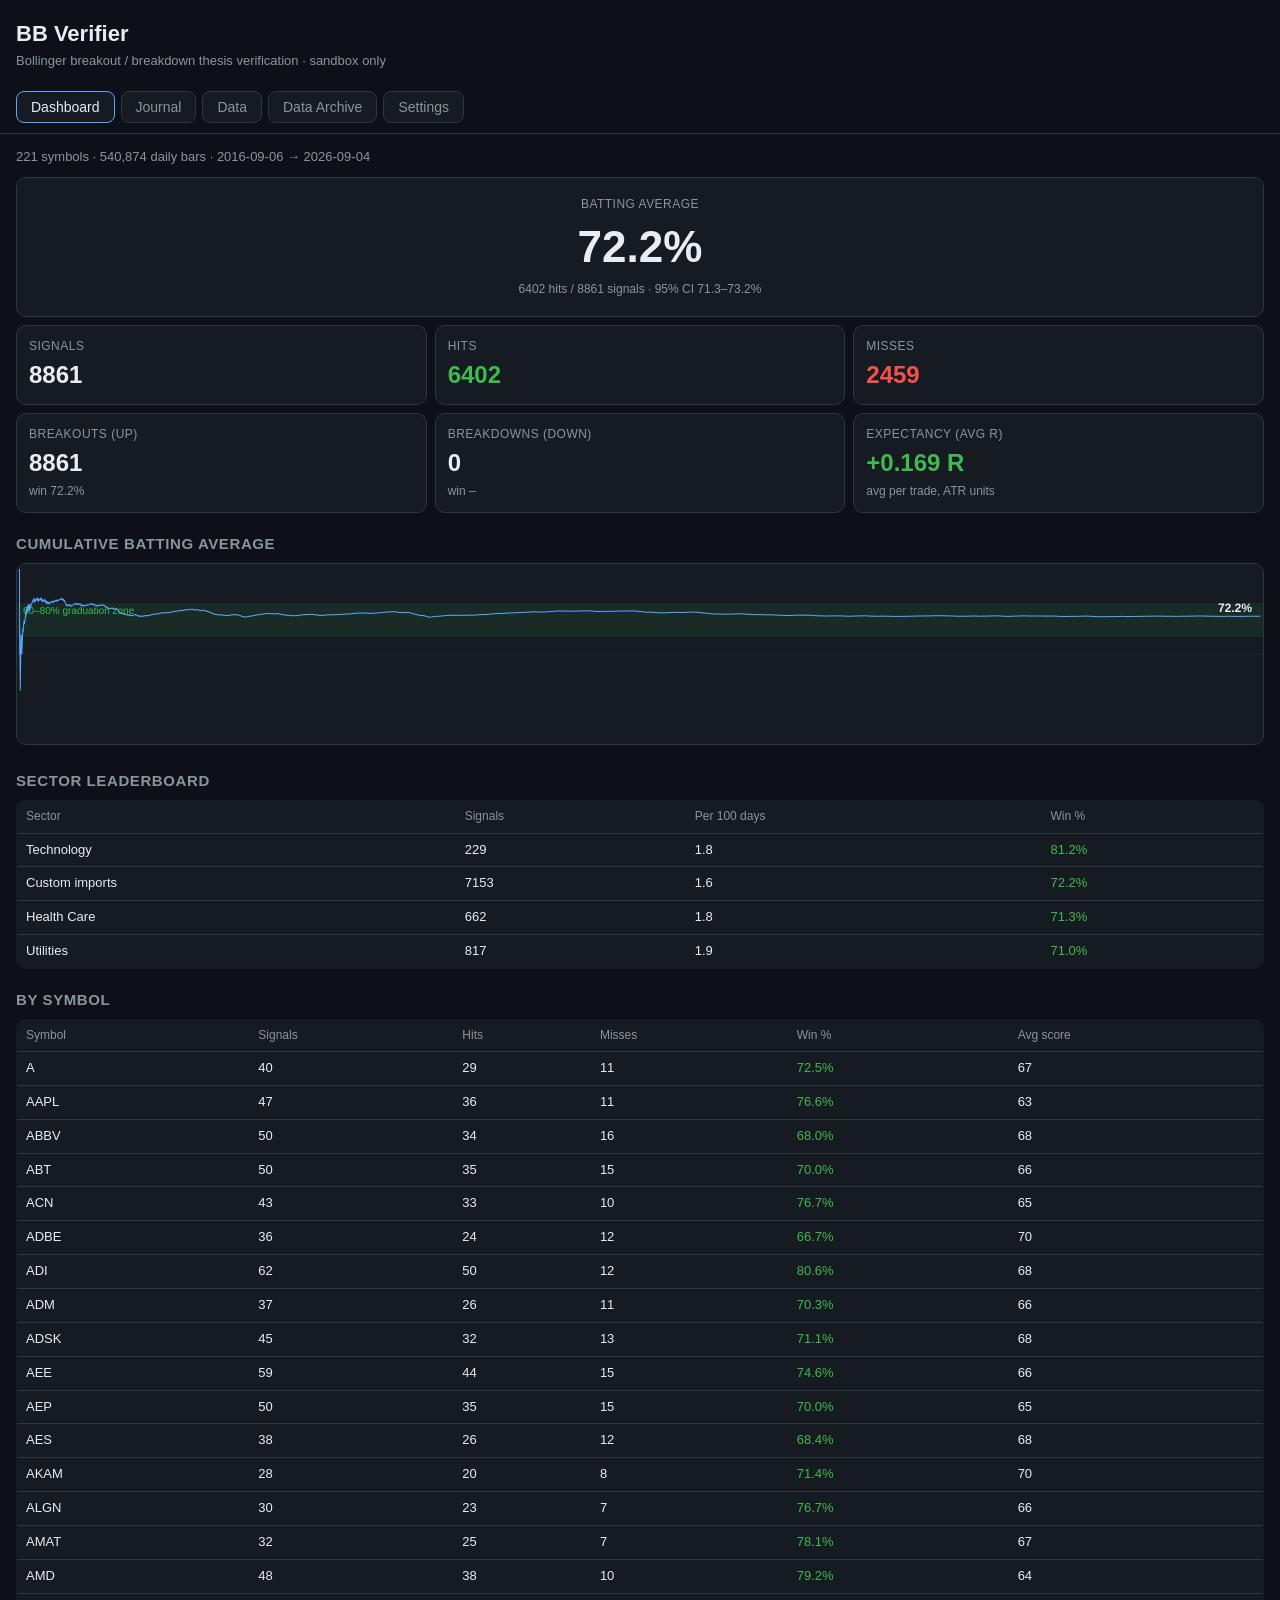
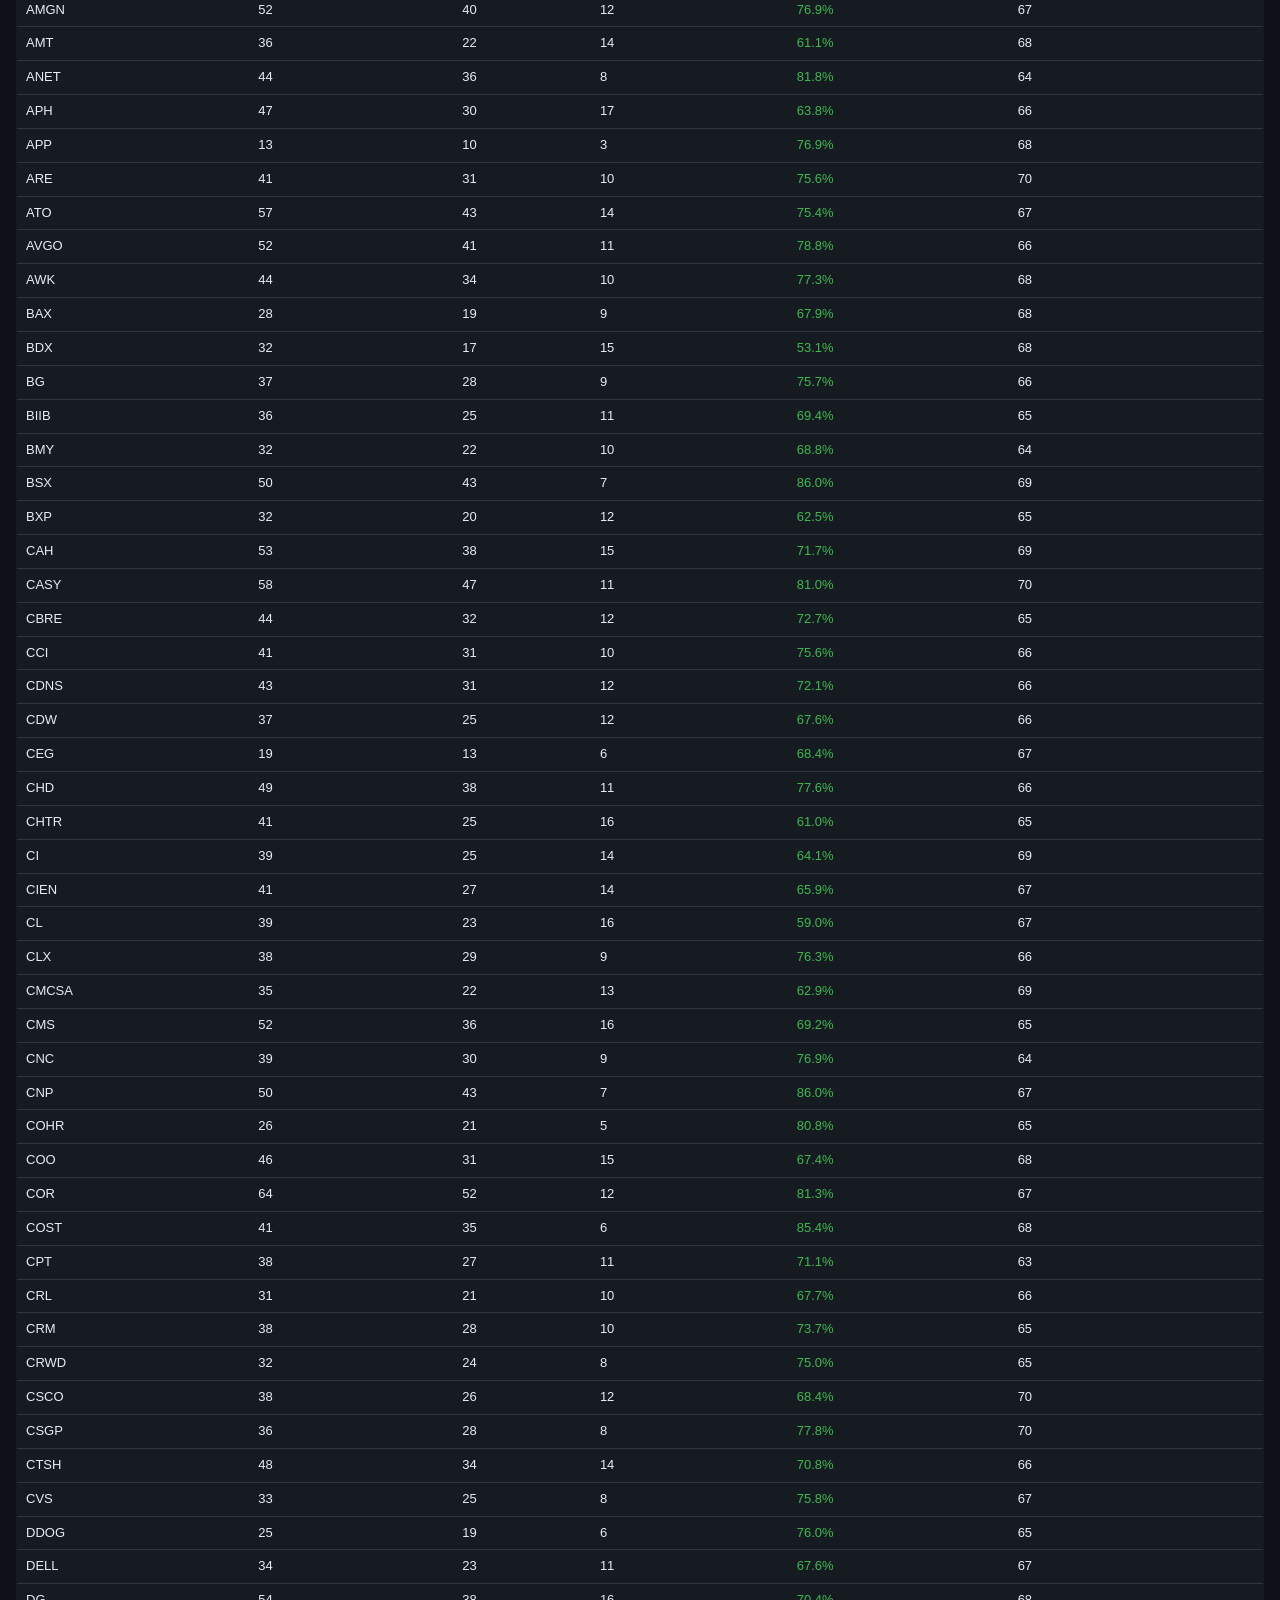
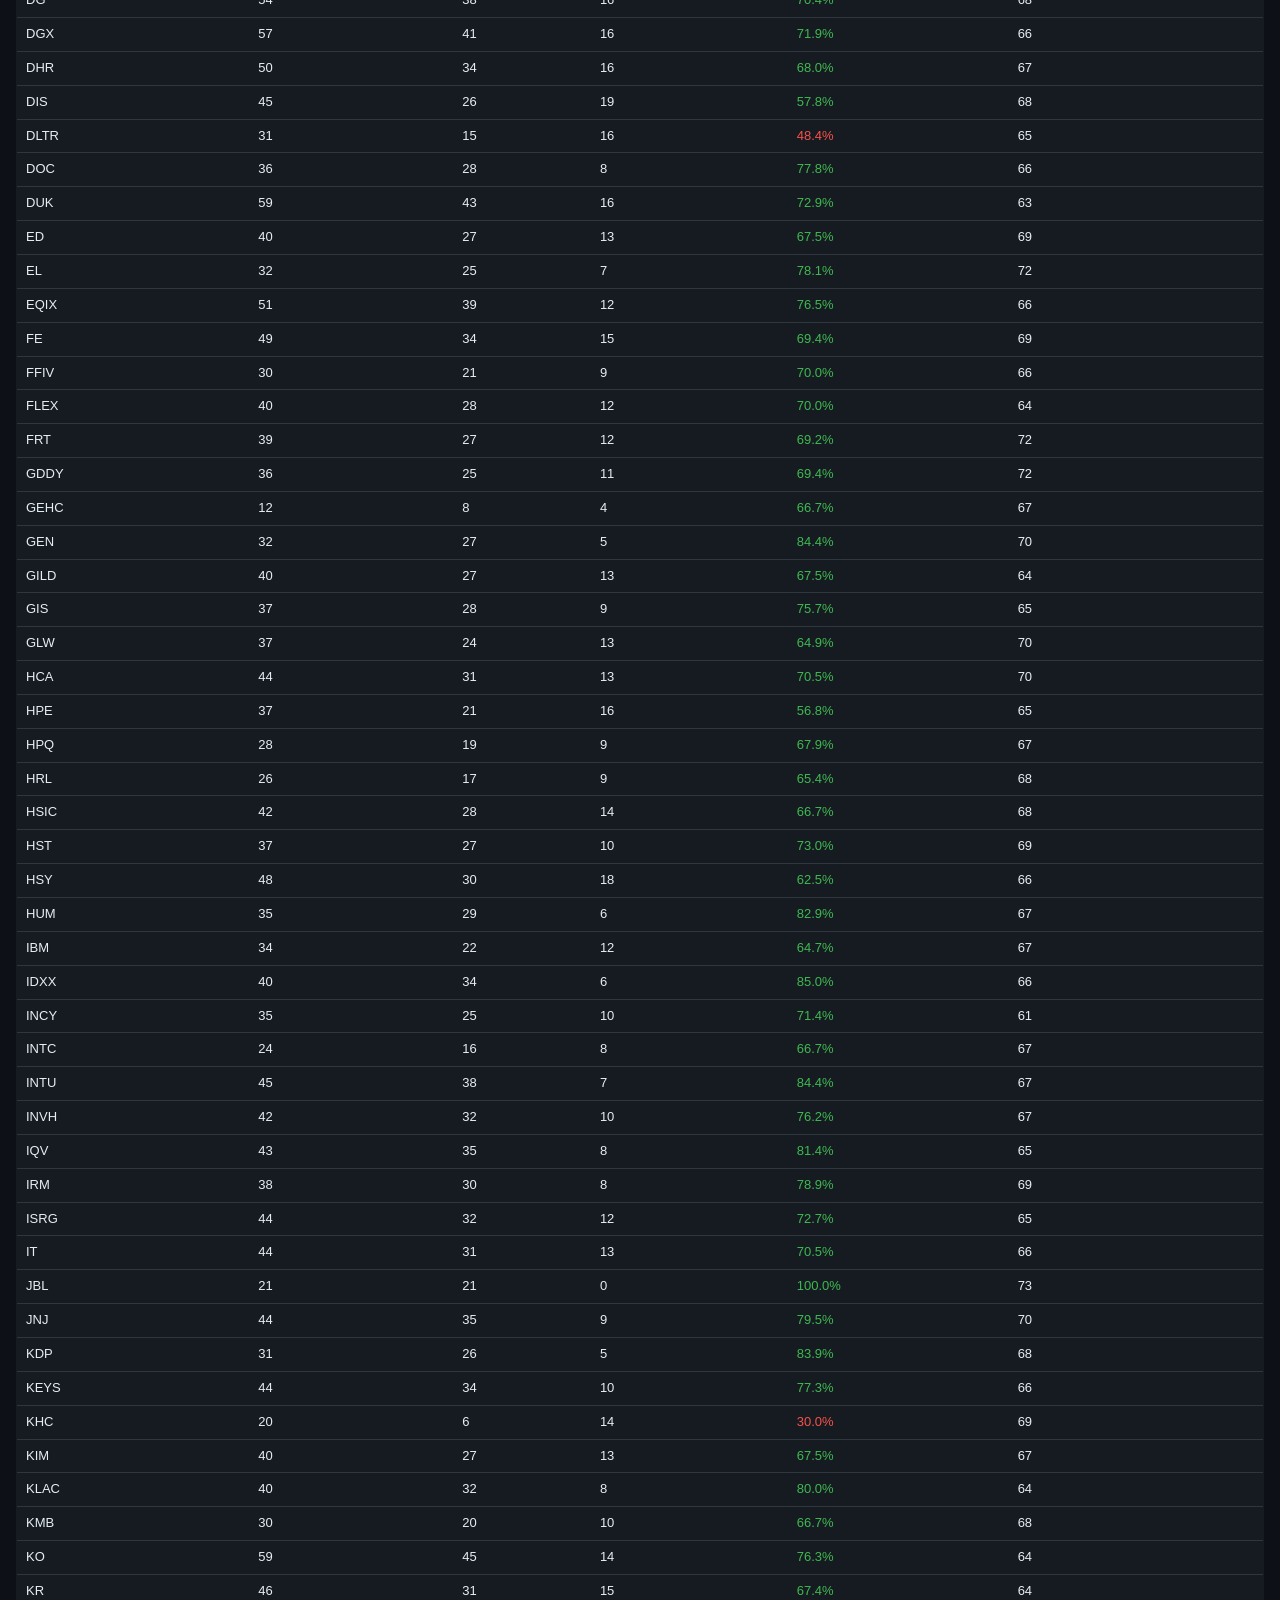
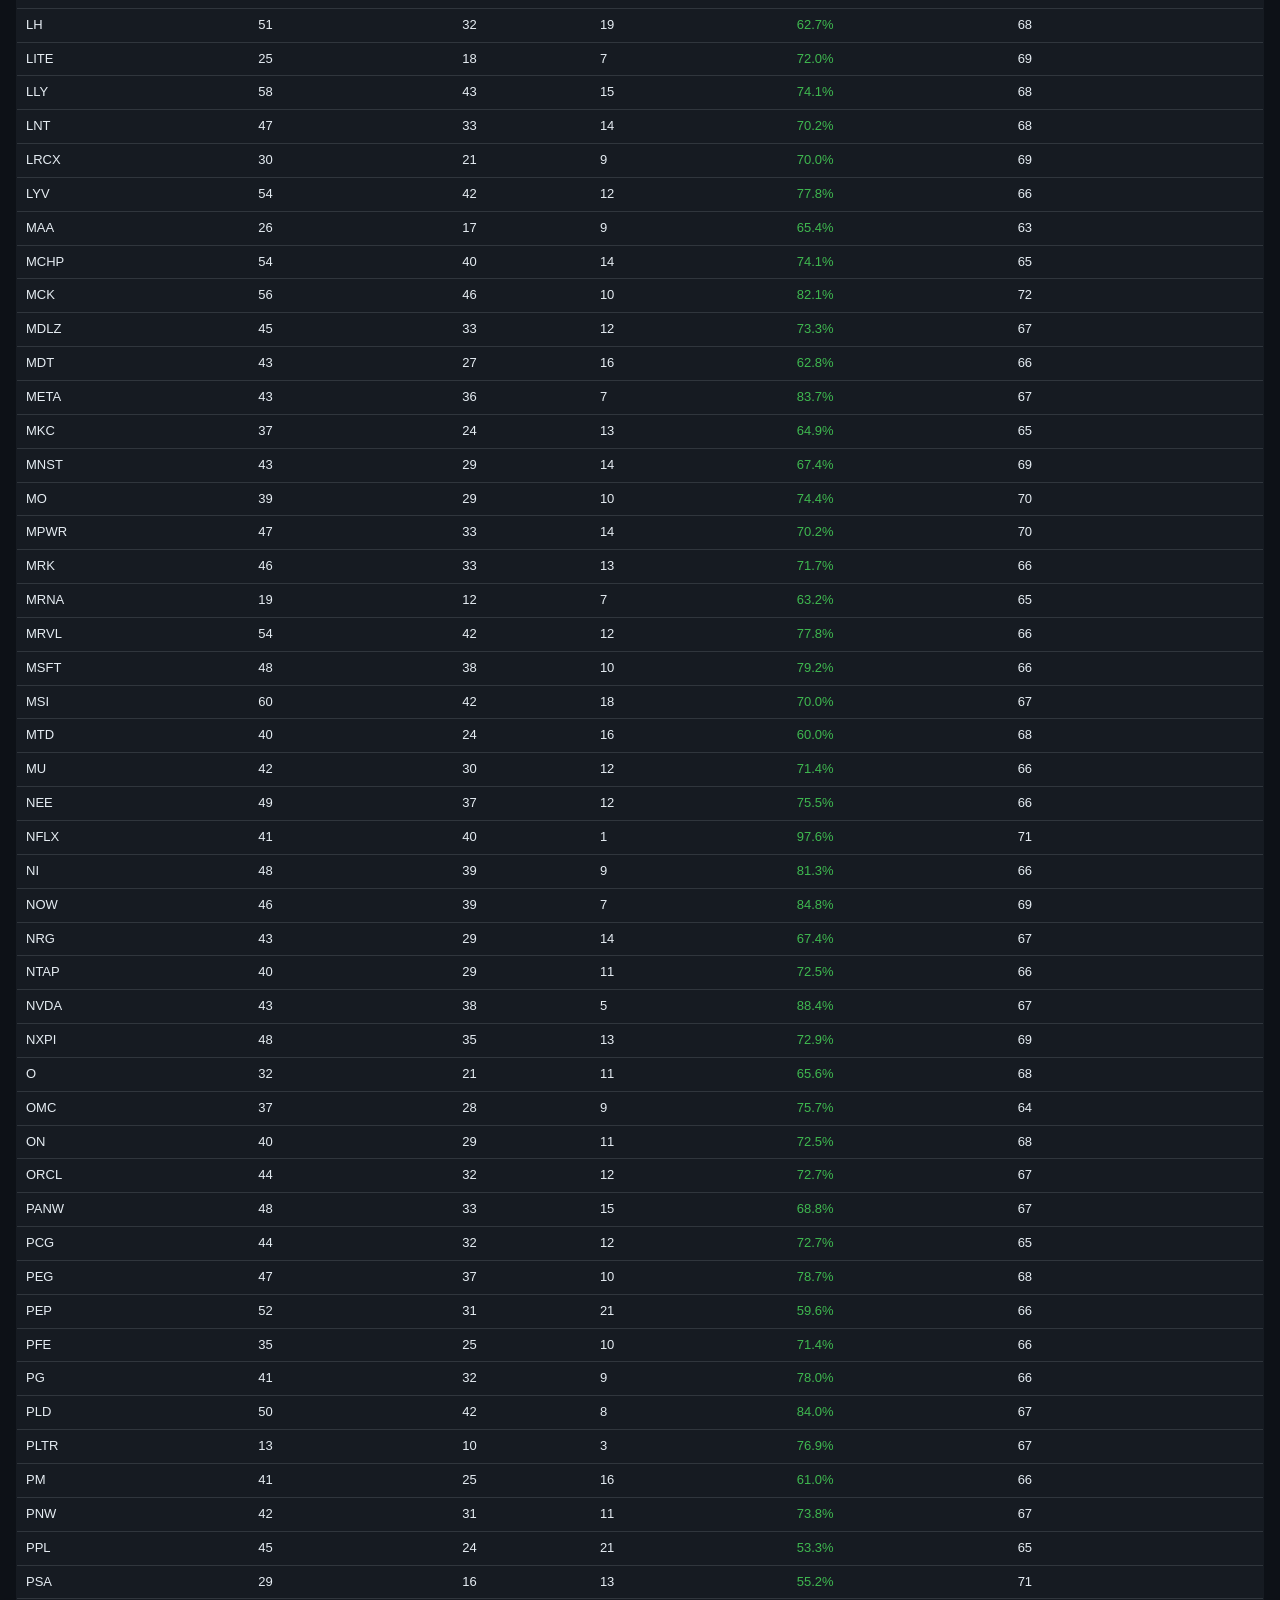
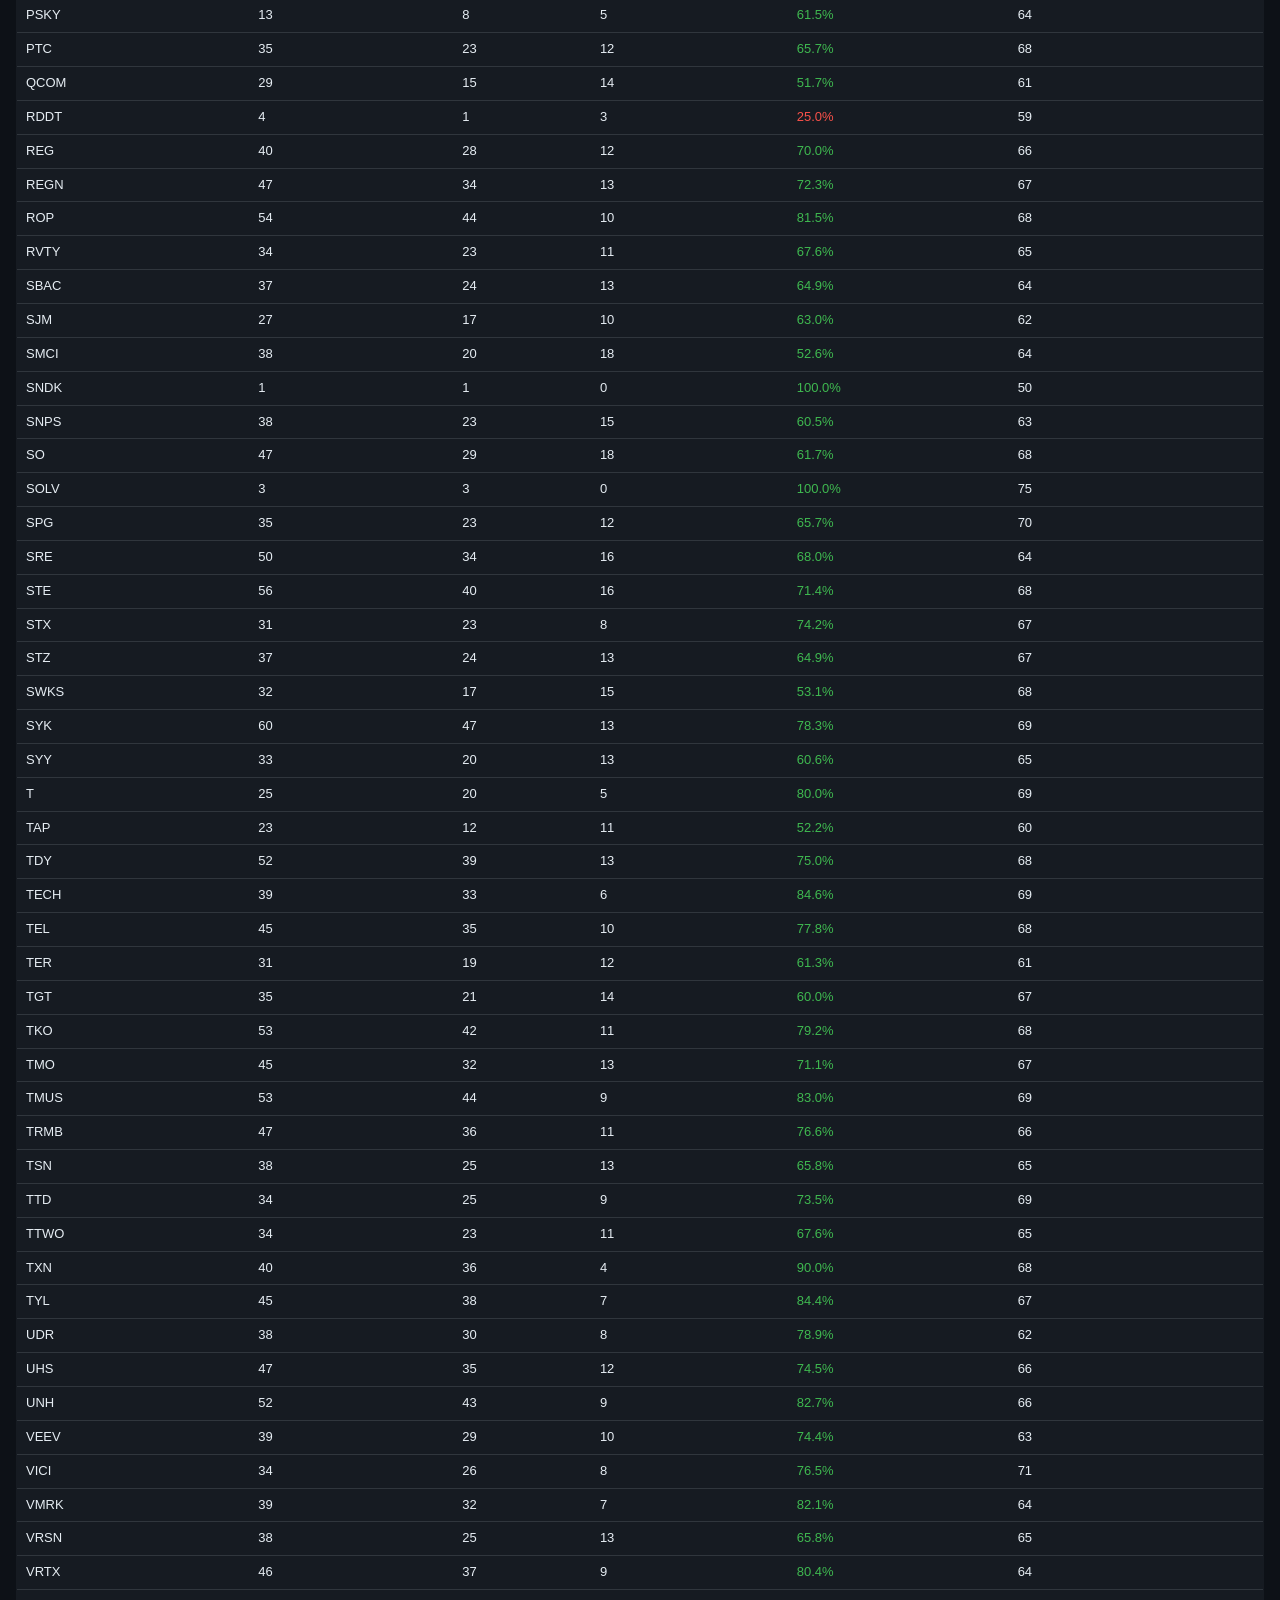
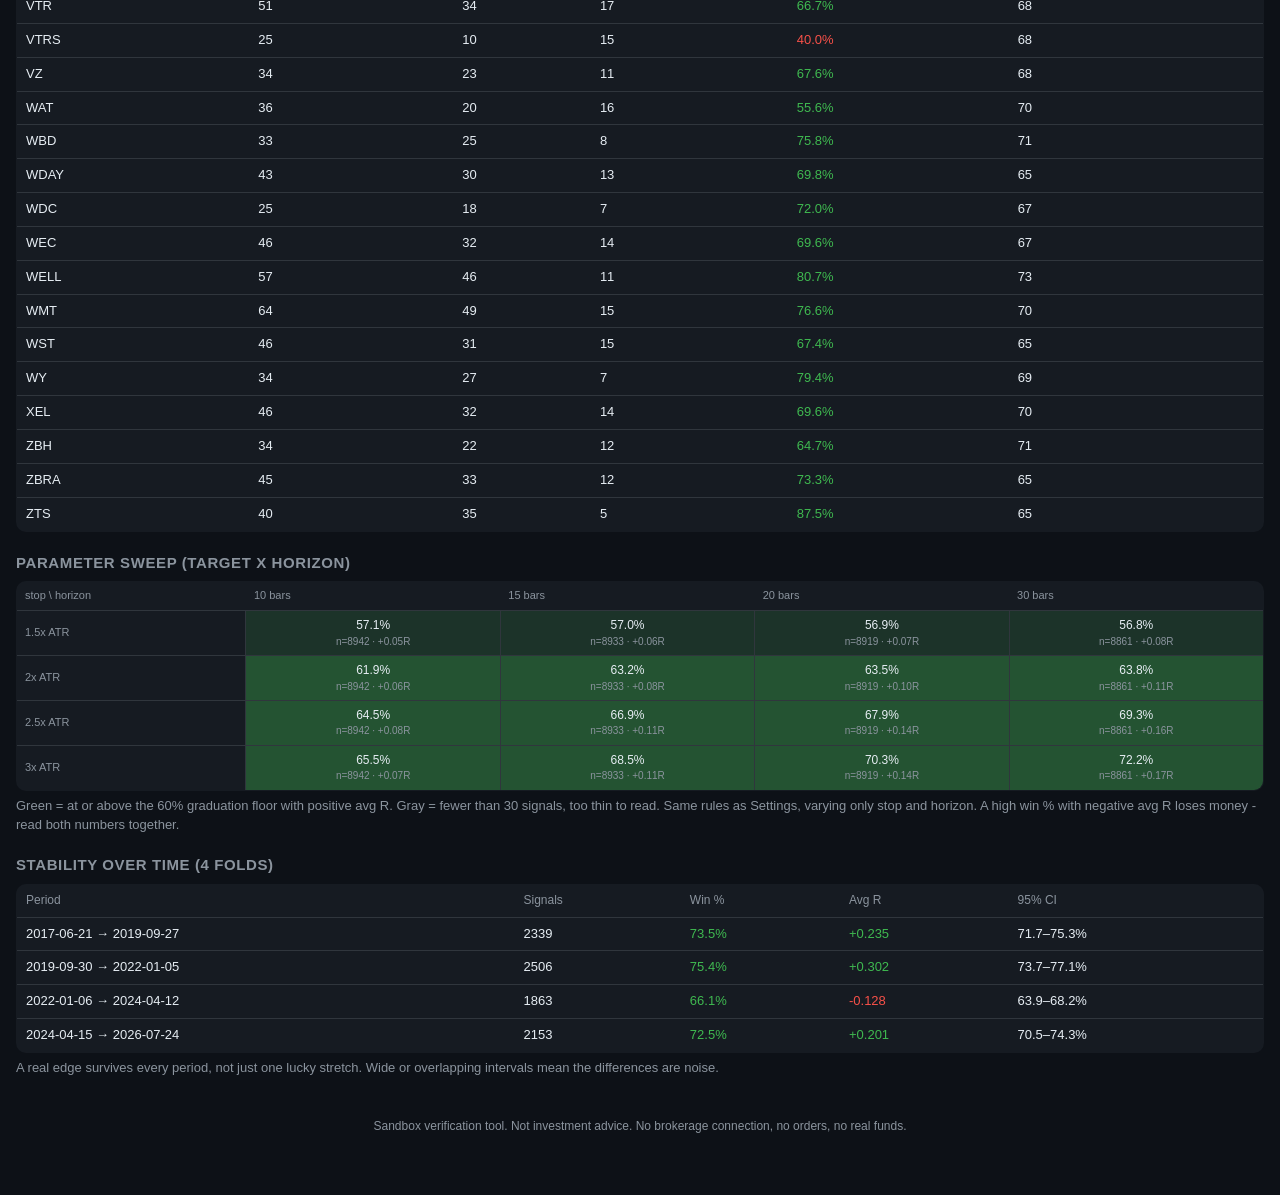
==== commit afe6d454: "Rename 3-index_v2.html to index.html" ====
--- a/index.html
+++ b/index.html
@@ -137,7 +137,8 @@
 </main>
 
 <footer>Sandbox verification tool. Not investment advice. No brokerage connection, no orders, no real funds.</footer>
-<script src="1-bundle.js"></script>
+<script src="1-bundle_a.js"></script>
+<script src="2-bundle_b.js"></script>
 <script src="engine.js"></script>
 <script src="app.js"></script>
 </body>
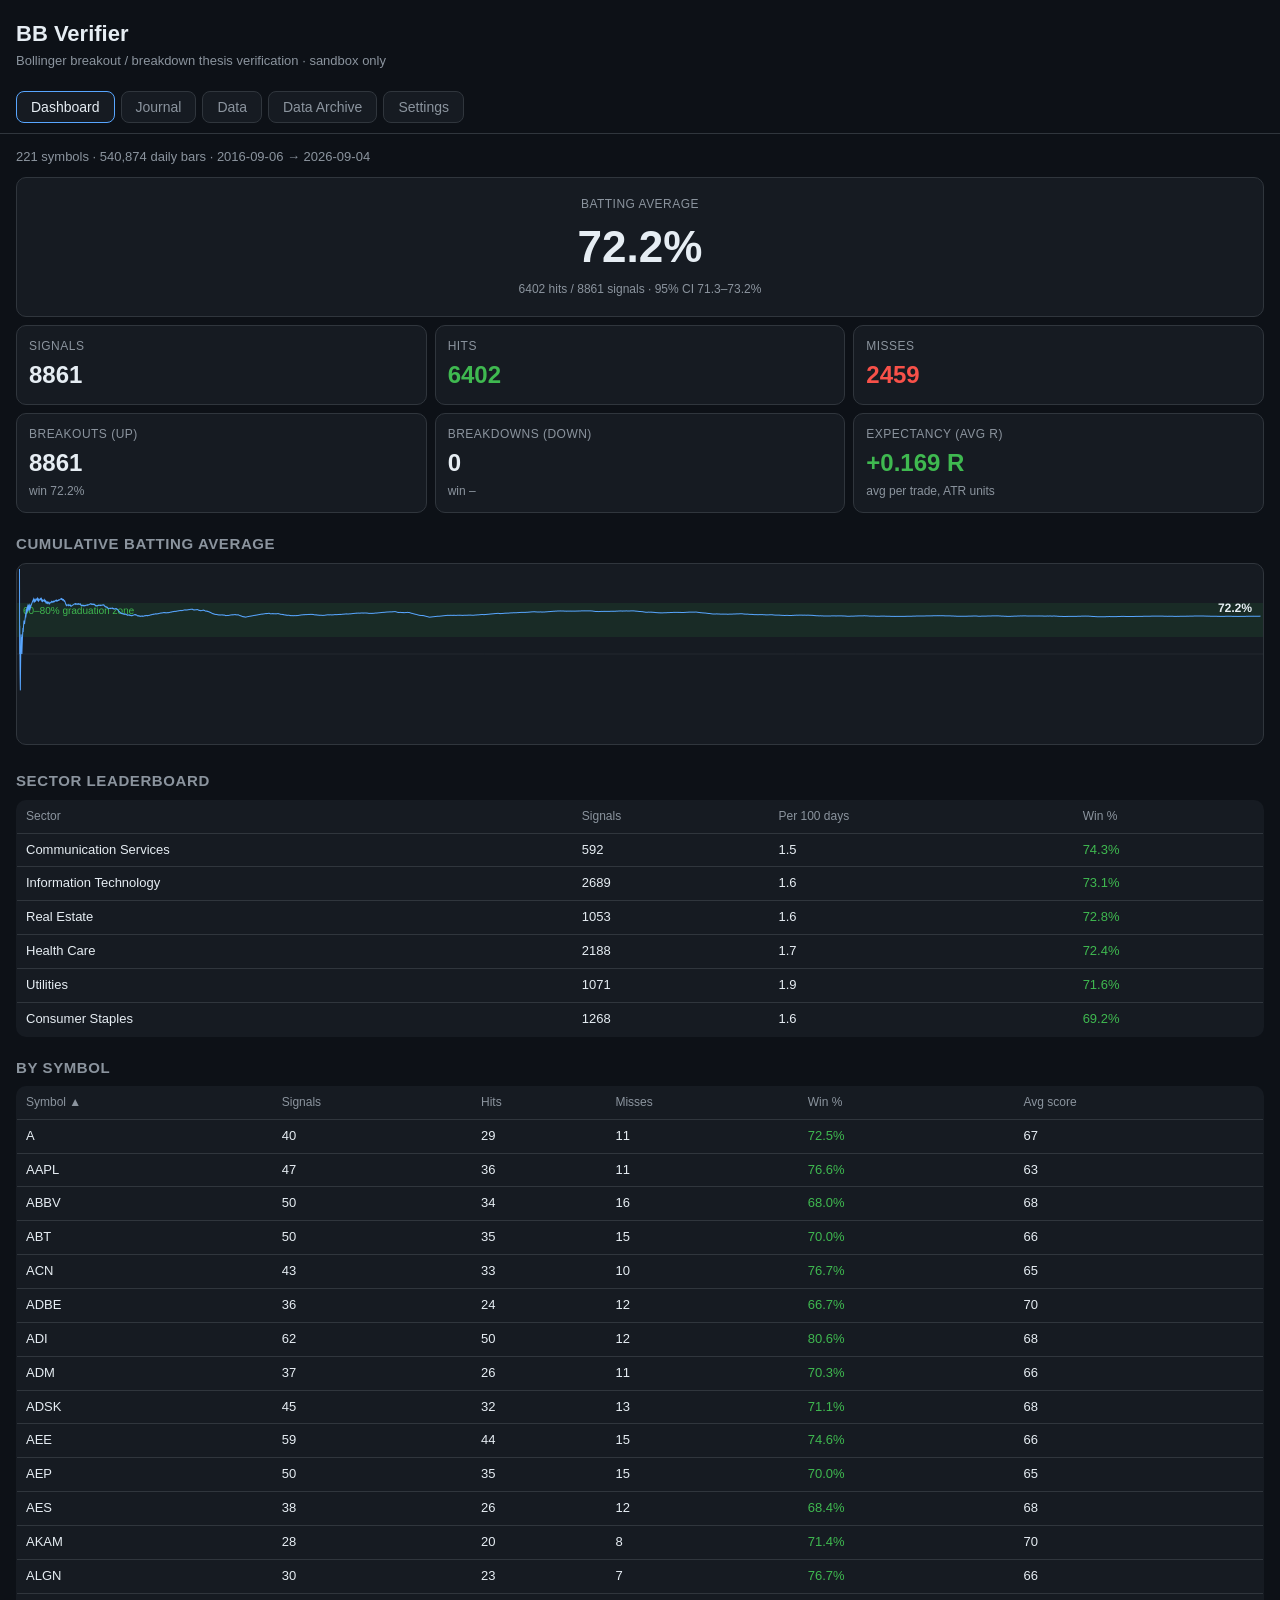
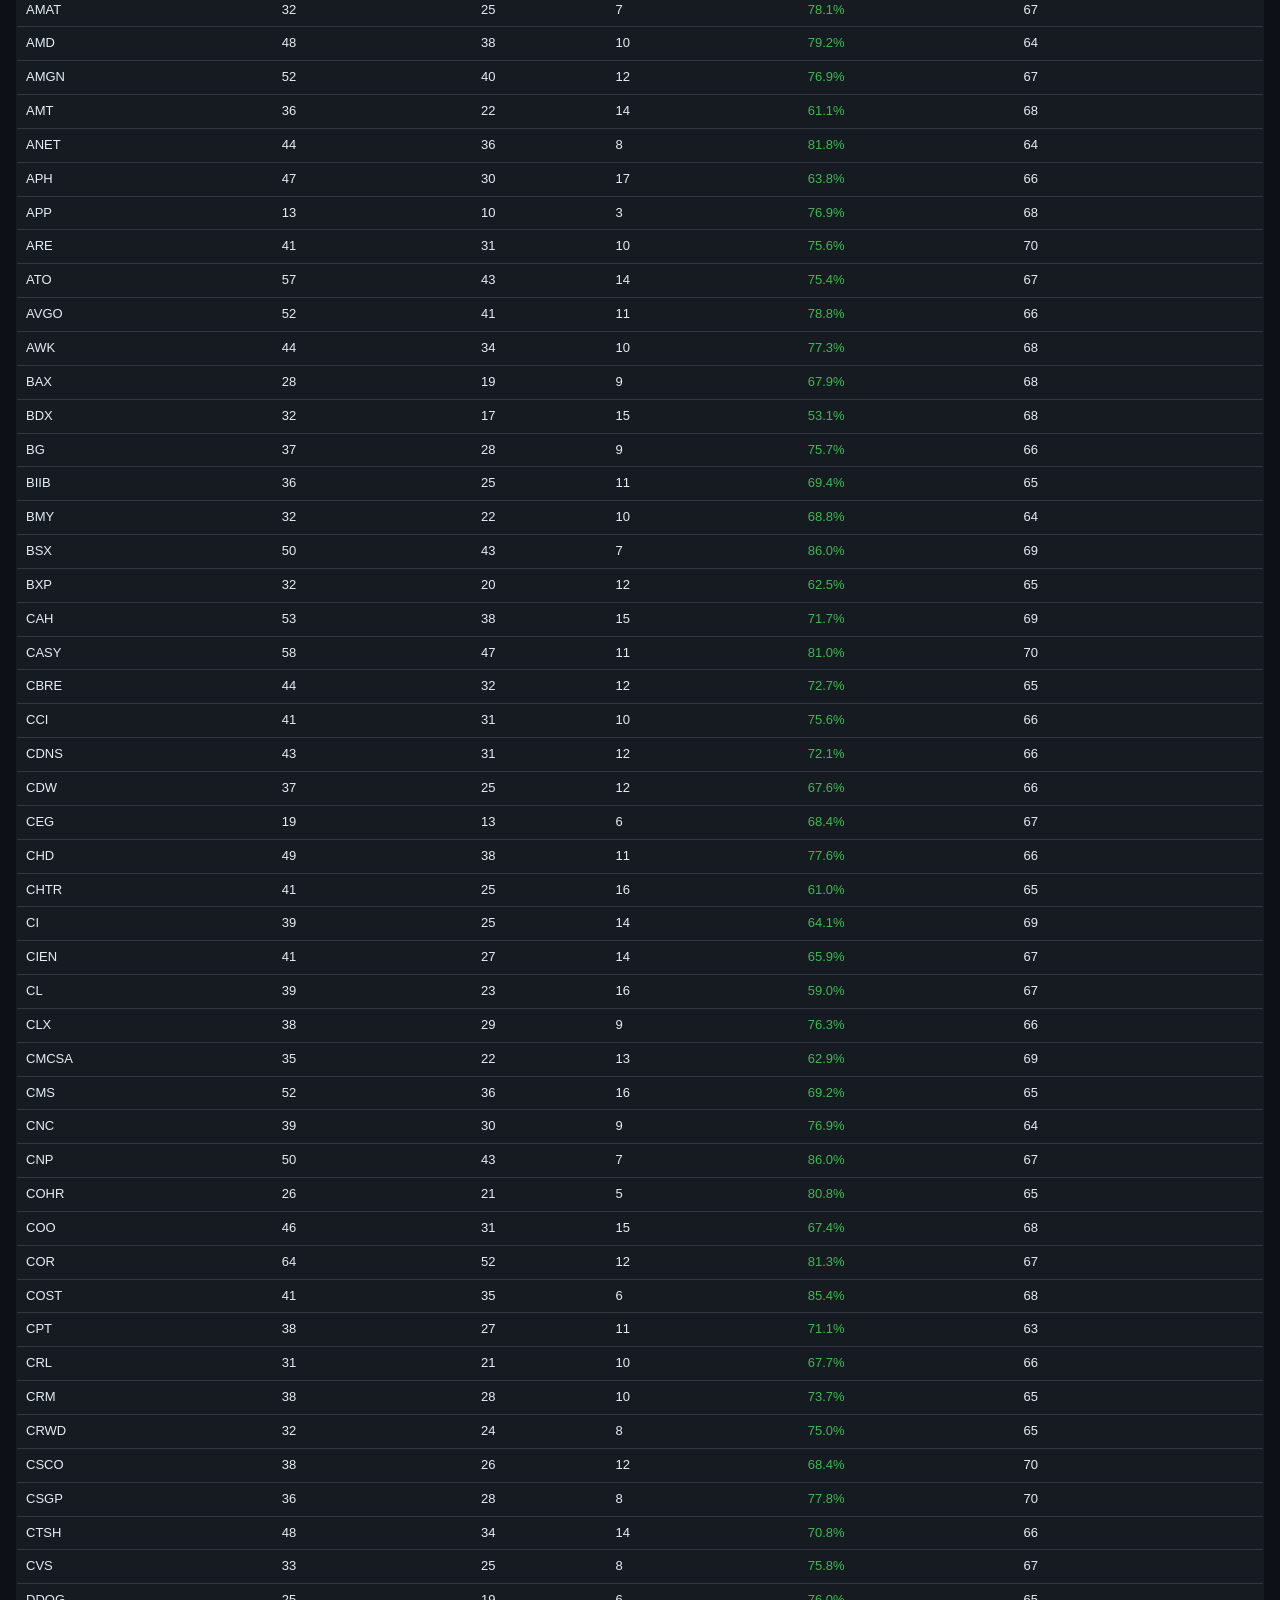
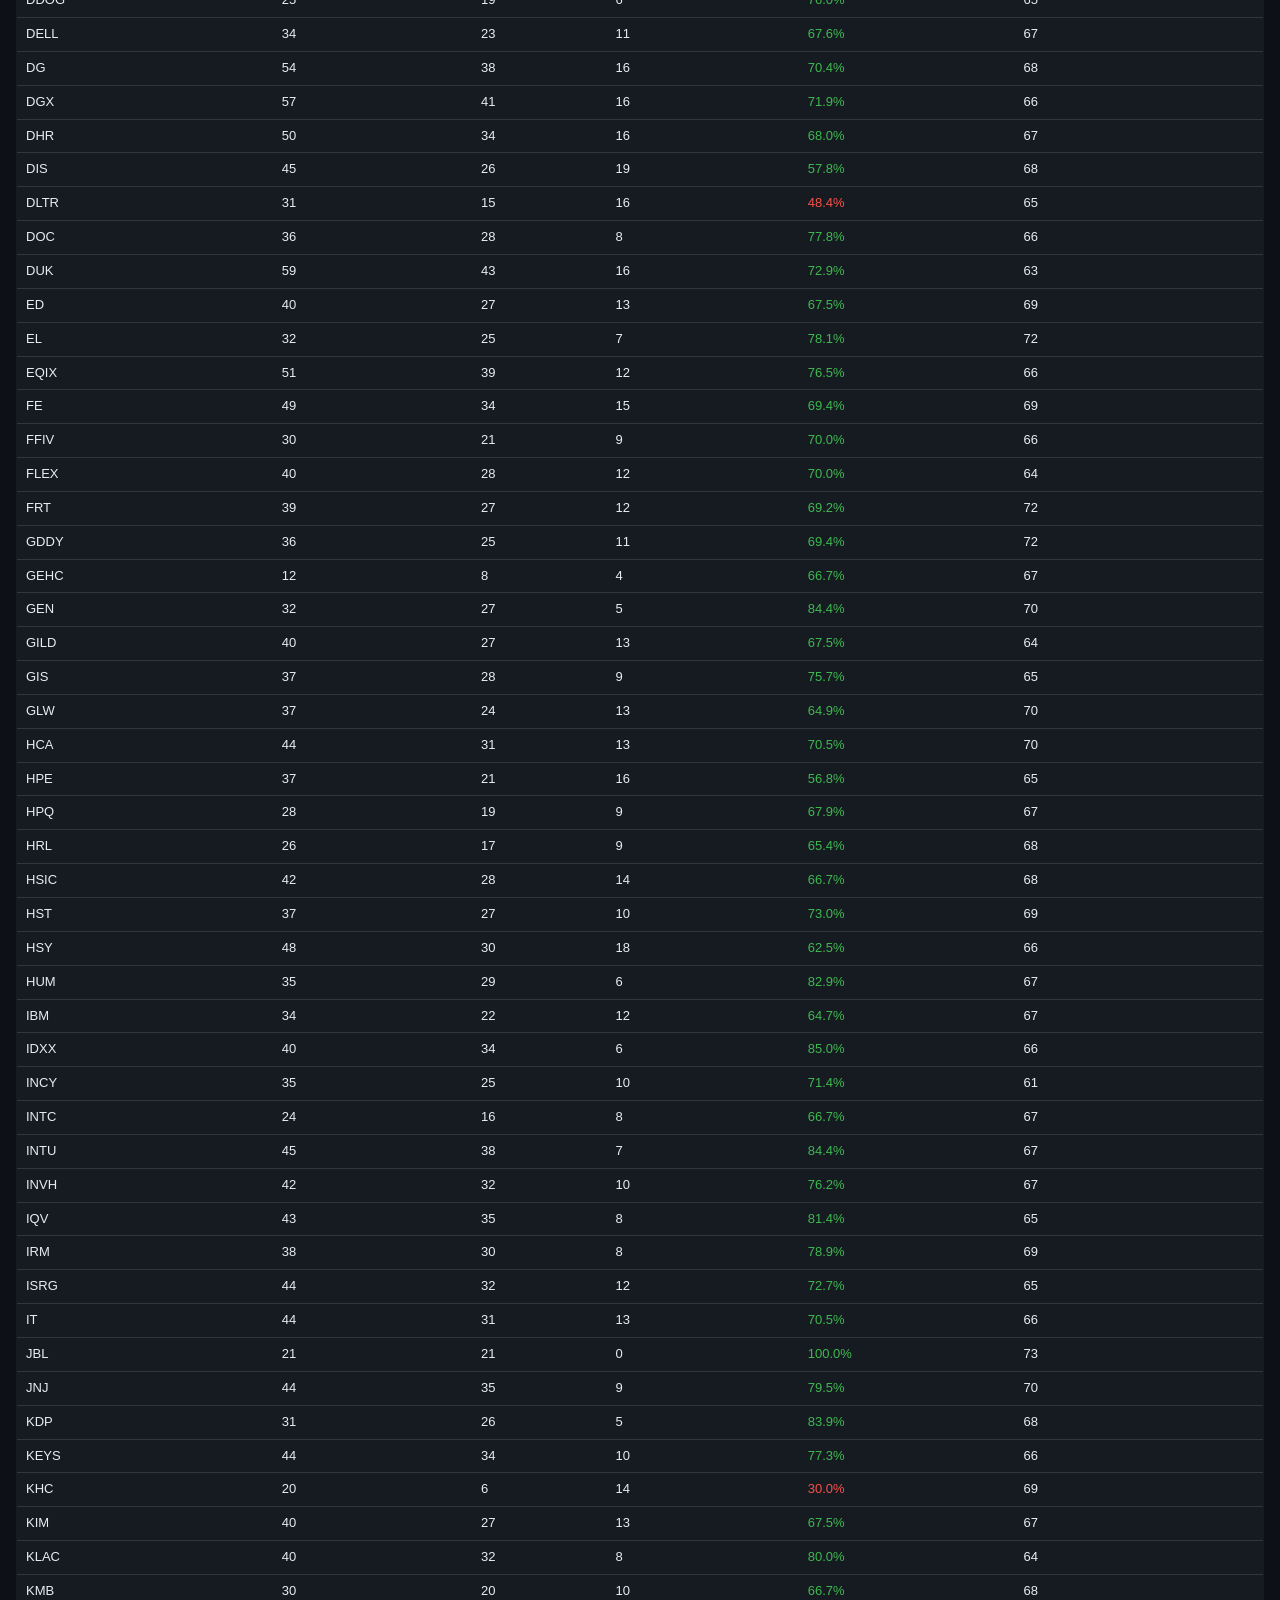
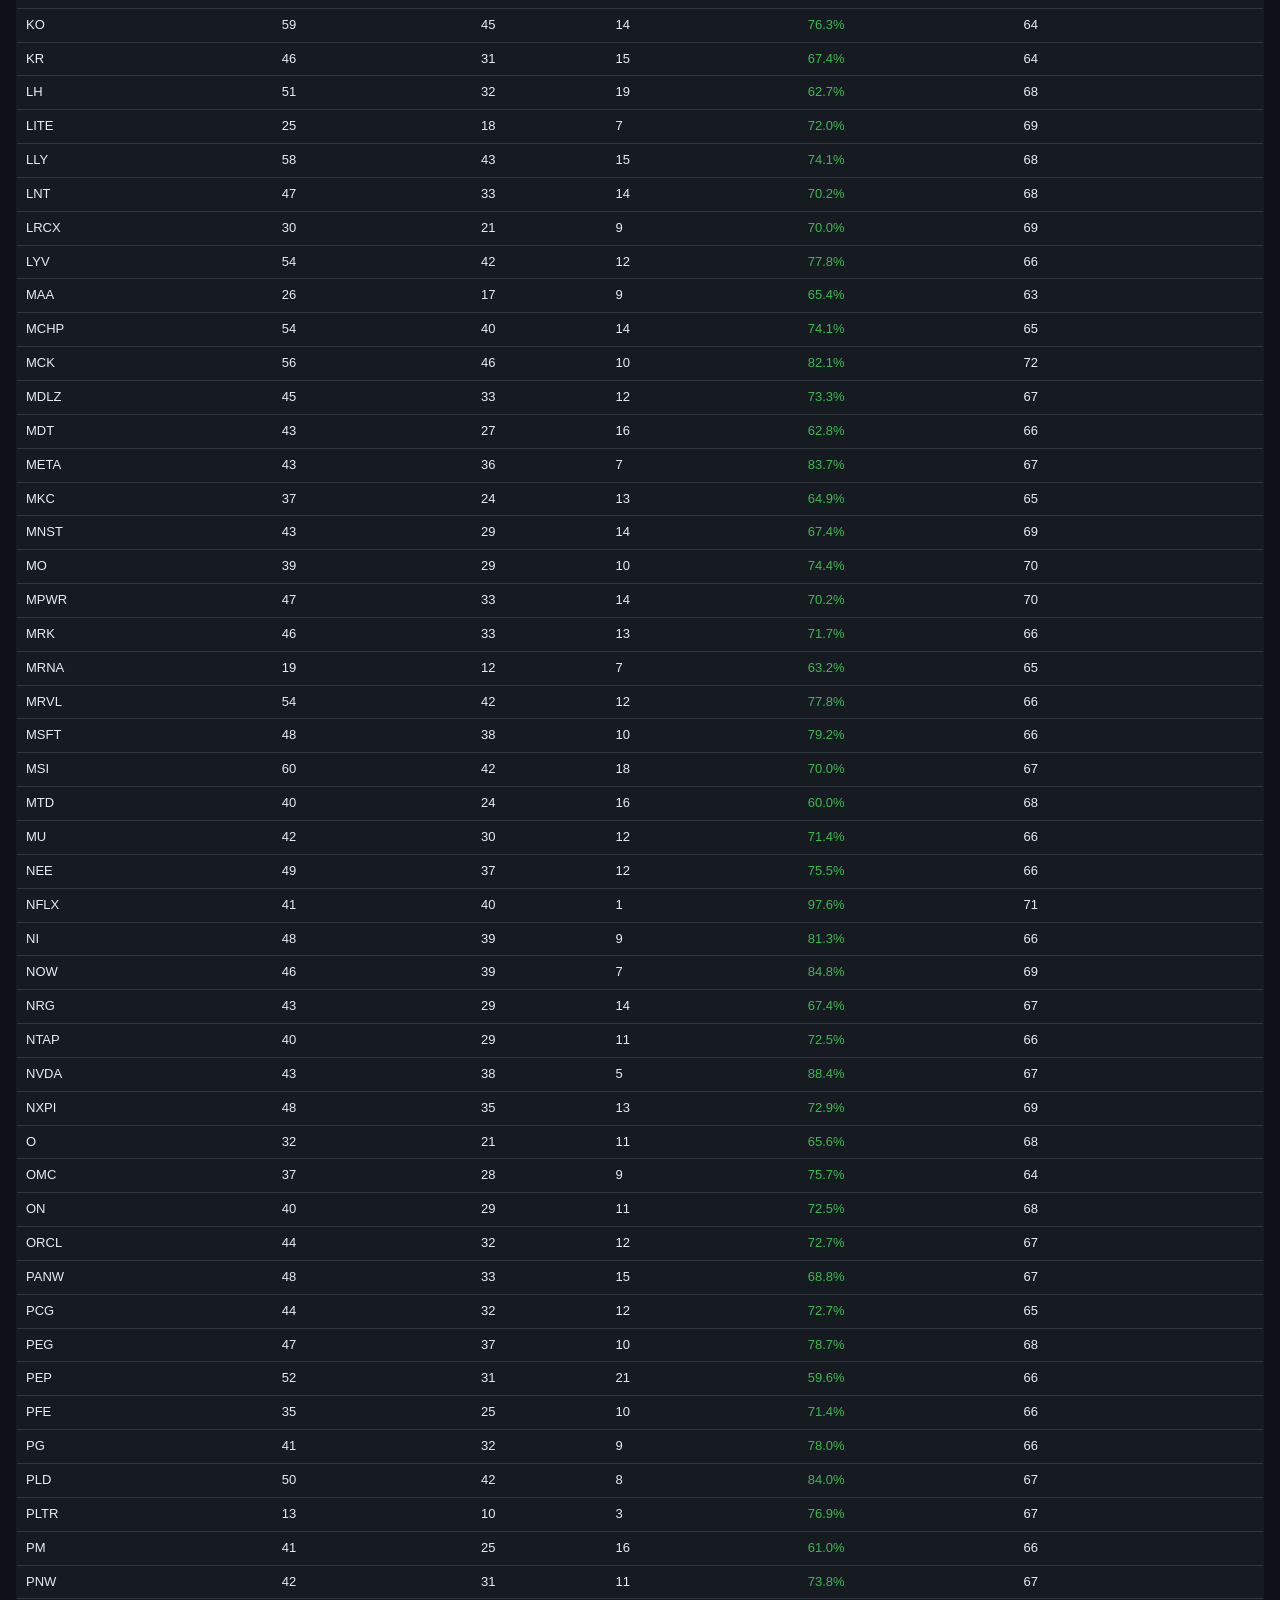
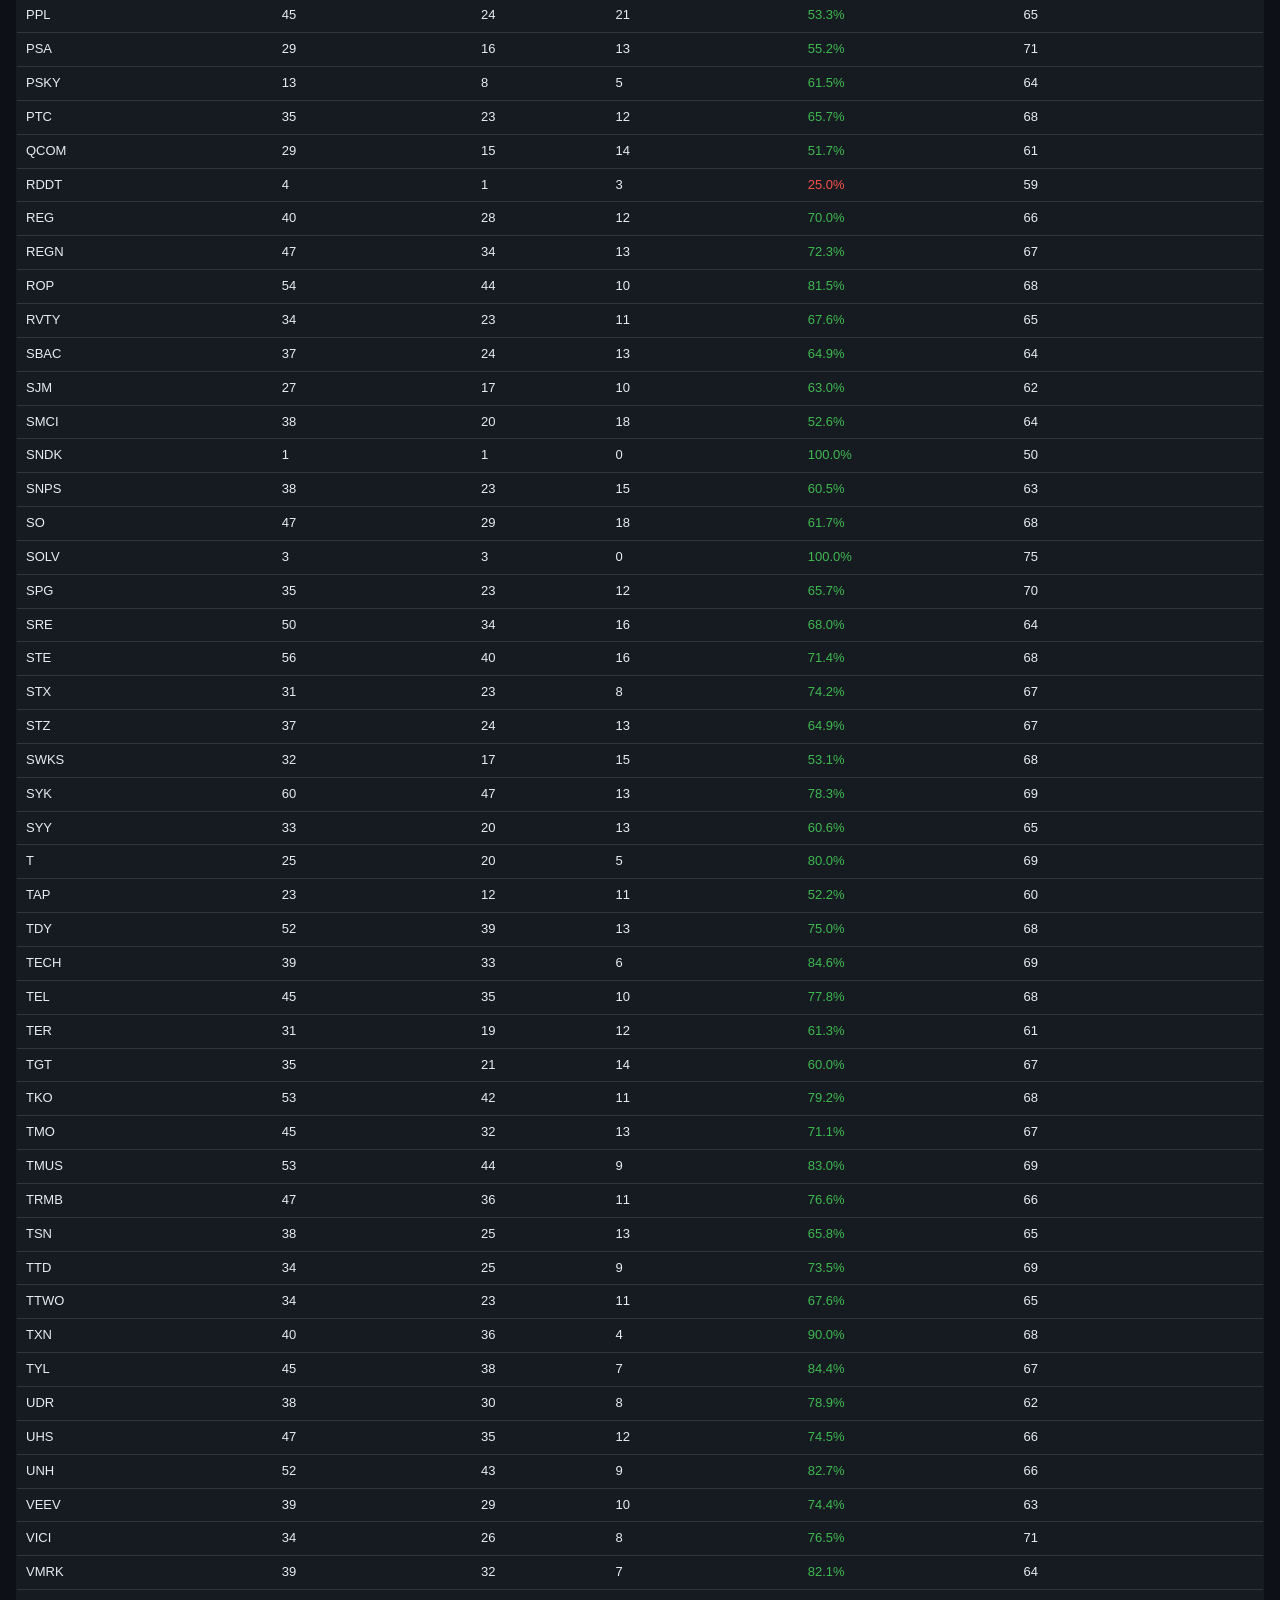
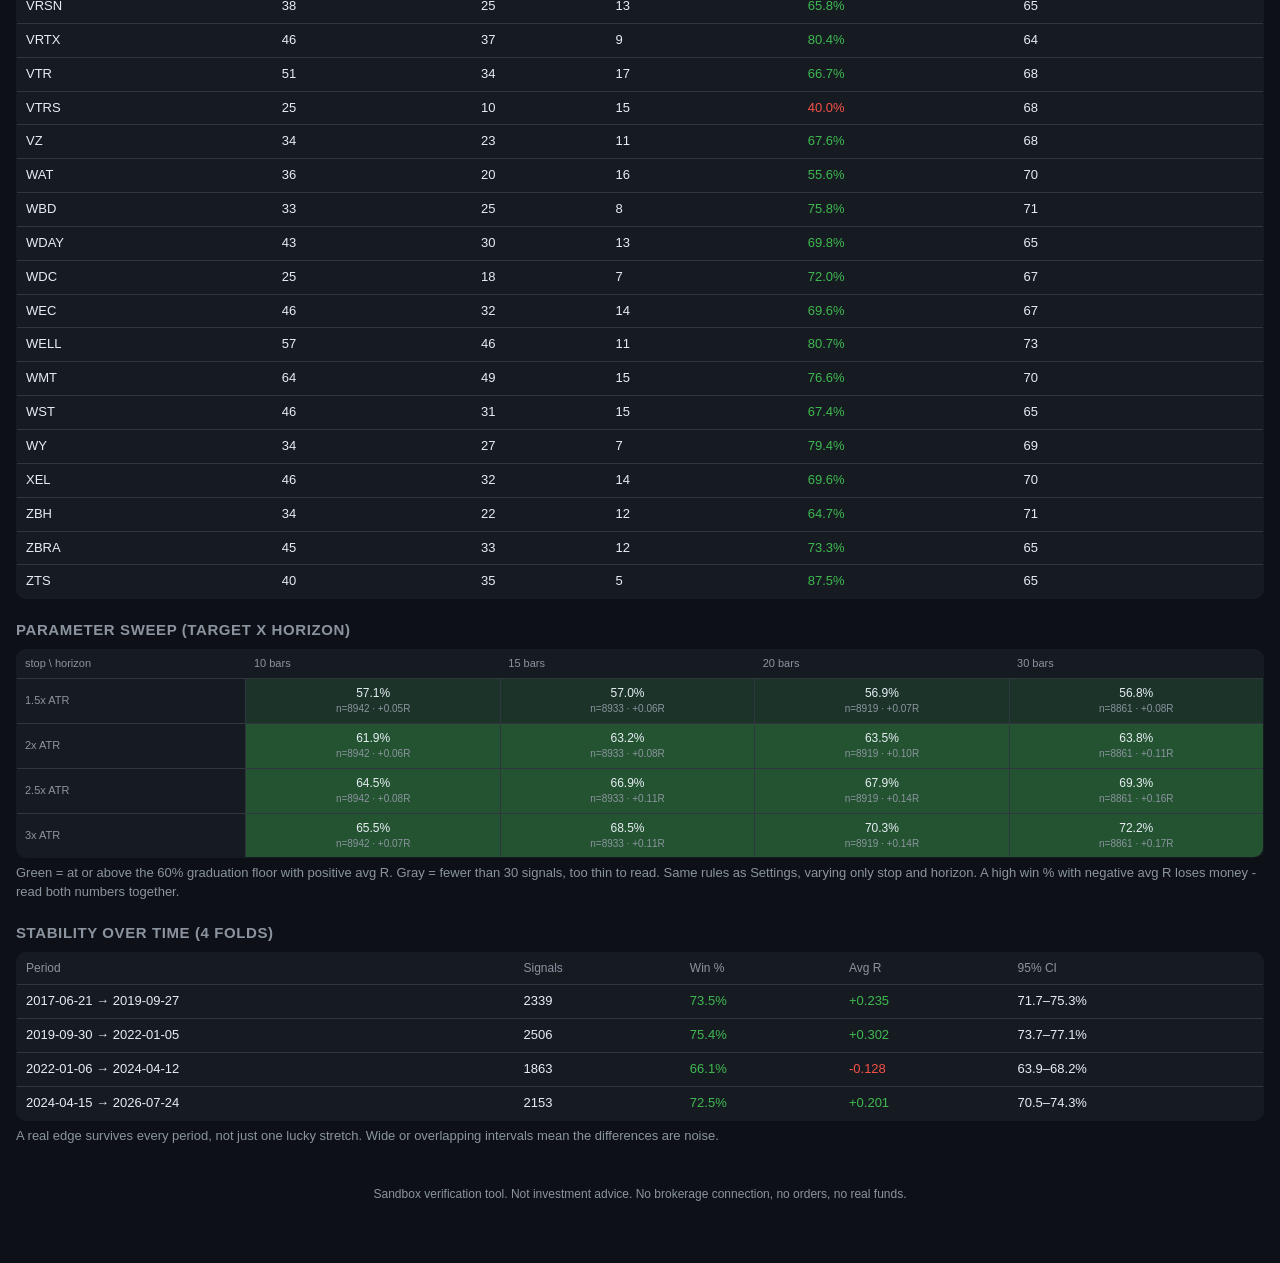
==== commit 18fb1df4: "Rename 7-index_v3.html to index.html" ====
--- a/index.html
+++ b/index.html
@@ -70,11 +70,17 @@
 
 <section id="tab-archive" class="tab">
   <h2>Data archive</h2>
-  <p>Full max-history daily data for all 502 S&amp;P 500 symbols, pulled from Yahoo Finance on 2026-09-05 during the Gold trial. 4,327,586 daily bars, oldest bar 1970-01-02, plus 48,424 dividends and 1,487 splits. Hosted permanently as a GitHub Release - it stays available after the trial lapses.</p>
-  <p><a href="https://github.com/TradingSniper/bb/releases/tag/data-archive-v1" target="_blank" rel="noopener">Open the release on GitHub</a></p>
+  <p>Full max-history daily data for all 502 S&amp;P 500 symbols. Hosted permanently at <a href="https://github.com/TradingSniper/bb/releases/tag/data-archive-v1" target="_blank" rel="noopener">https://github.com/TradingSniper/bb/releases/tag/data-archive-v1</a></p>
+  <h2>What's included</h2>
+  <ul class="dl-list">
+    <li>Every S&amp;P 500 symbol (502 total), daily bars from its first trading day through 2026-09-04. Oldest bars reach 1970.</li>
+    <li>4,327,586 daily bars in total - date, open, high, low, close, adjusted close, volume.</li>
+    <li>Every dividend (48,424) and split (1,487) on record, in events.json.</li>
+    <li>Two formats below: clean CSVs (one per symbol, easiest to use) and the raw source JSON.</li>
+  </ul>
 
   <h2>Clean CSVs (recommended)</h2>
-  <p class="muted">One CSV per symbol (date, open, high, low, close, adjclose, volume), plus events.json with every dividend and split. 70MB compressed in 3 parts - download all three, in this order:</p>
+  <p class="muted">One CSV per symbol, plus events.json with every dividend and split. 70MB compressed in 3 parts - download all three, in this order:</p>
   <ul class="dl-list">
     <li><a href="https://github.com/TradingSniper/bb/releases/download/data-archive-v1/1-csv.tar.gz.part00">1-csv.tar.gz.part00</a></li>
     <li><a href="https://github.com/TradingSniper/bb/releases/download/data-archive-v1/2-csv.tar.gz.part01">2-csv.tar.gz.part01</a></li>
@@ -84,7 +90,7 @@
 tar xzf yahoo_sp500_daily_csv.tar.gz</pre>
 
   <h2>Raw Yahoo JSON (full API responses)</h2>
-  <p class="muted">Unmodified chart API responses per symbol. 107MB compressed in 5 parts. The part numbering on GitHub is out of order - use this exact order:</p>
+  <p class="muted">Unmodified source responses per symbol. 107MB compressed in 5 parts. The part numbering on GitHub is out of order - use this exact order:</p>
   <ul class="dl-list">
     <li><a href="https://github.com/TradingSniper/bb/releases/download/data-archive-v1/4-json.tar.gz.part00">4-json.tar.gz.part00</a></li>
     <li><a href="https://github.com/TradingSniper/bb/releases/download/data-archive-v1/6-json.tar.gz.part01">6-json.tar.gz.part01</a></li>
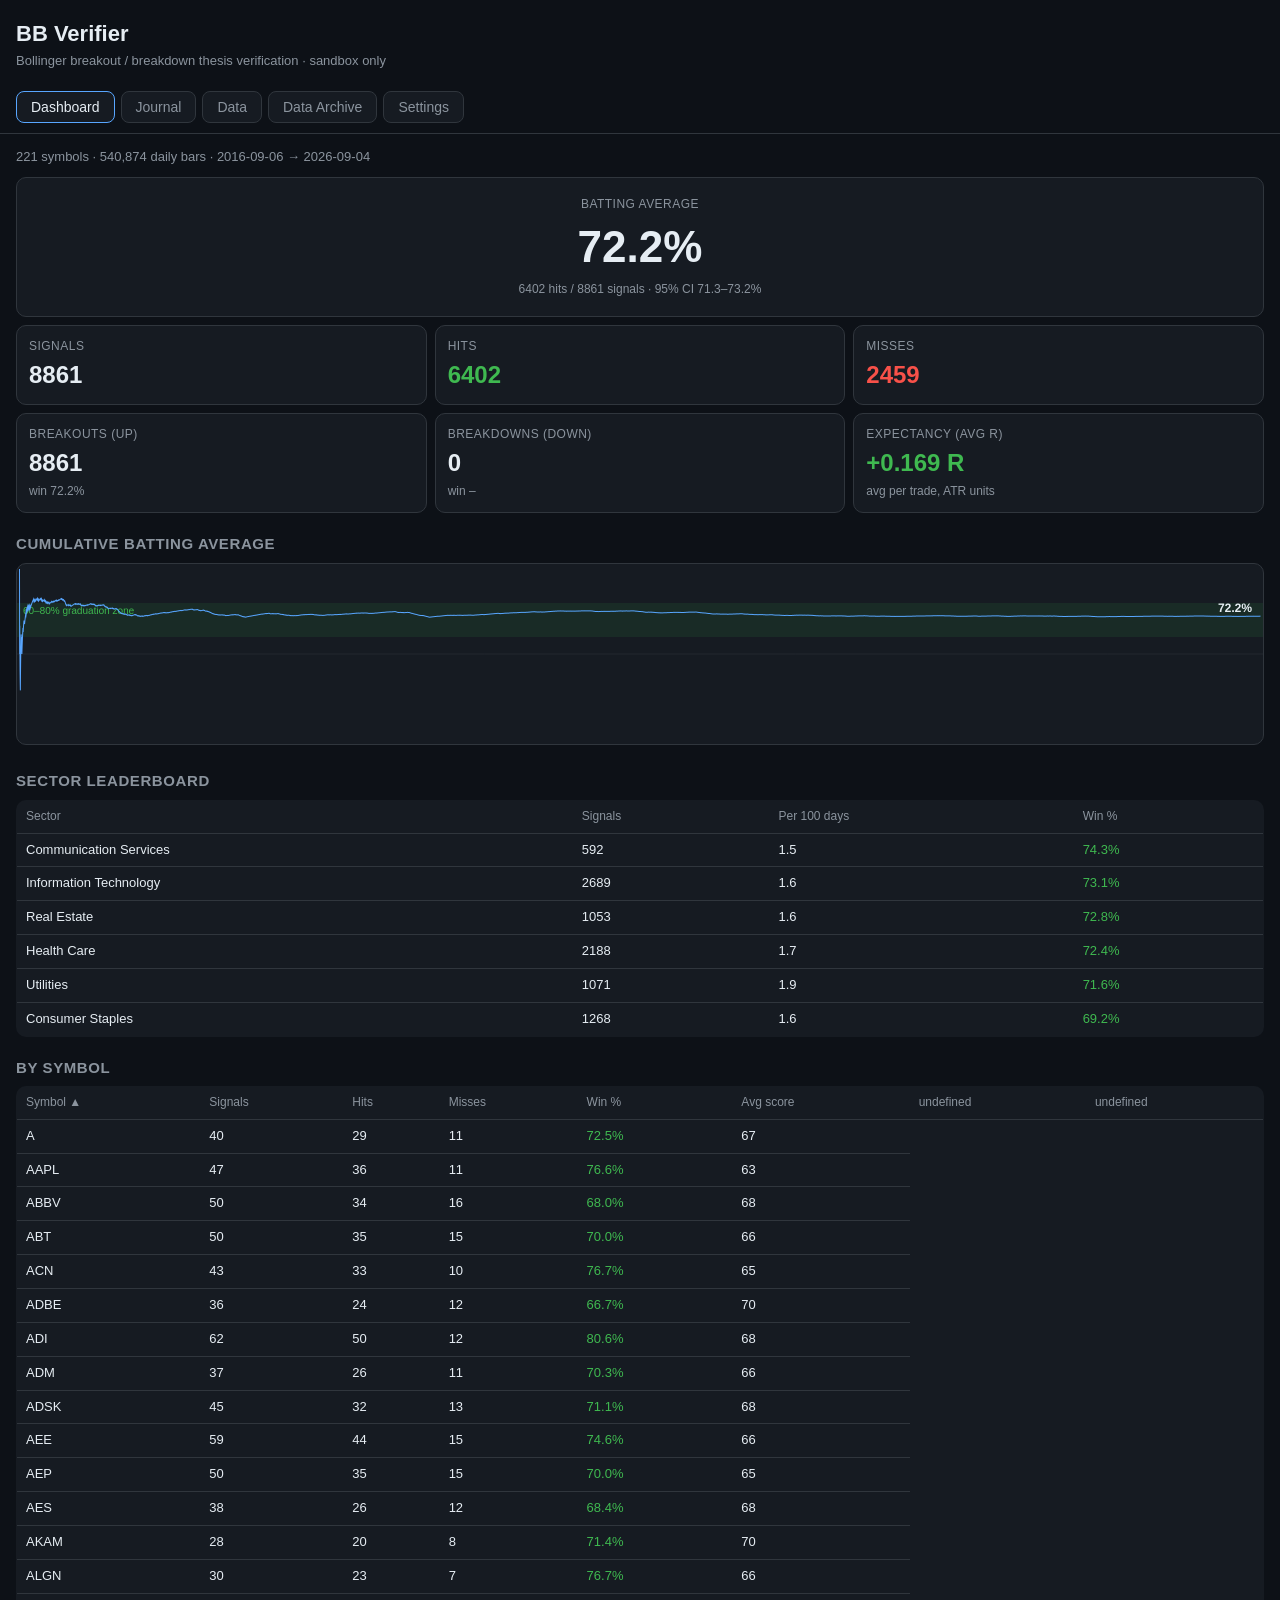
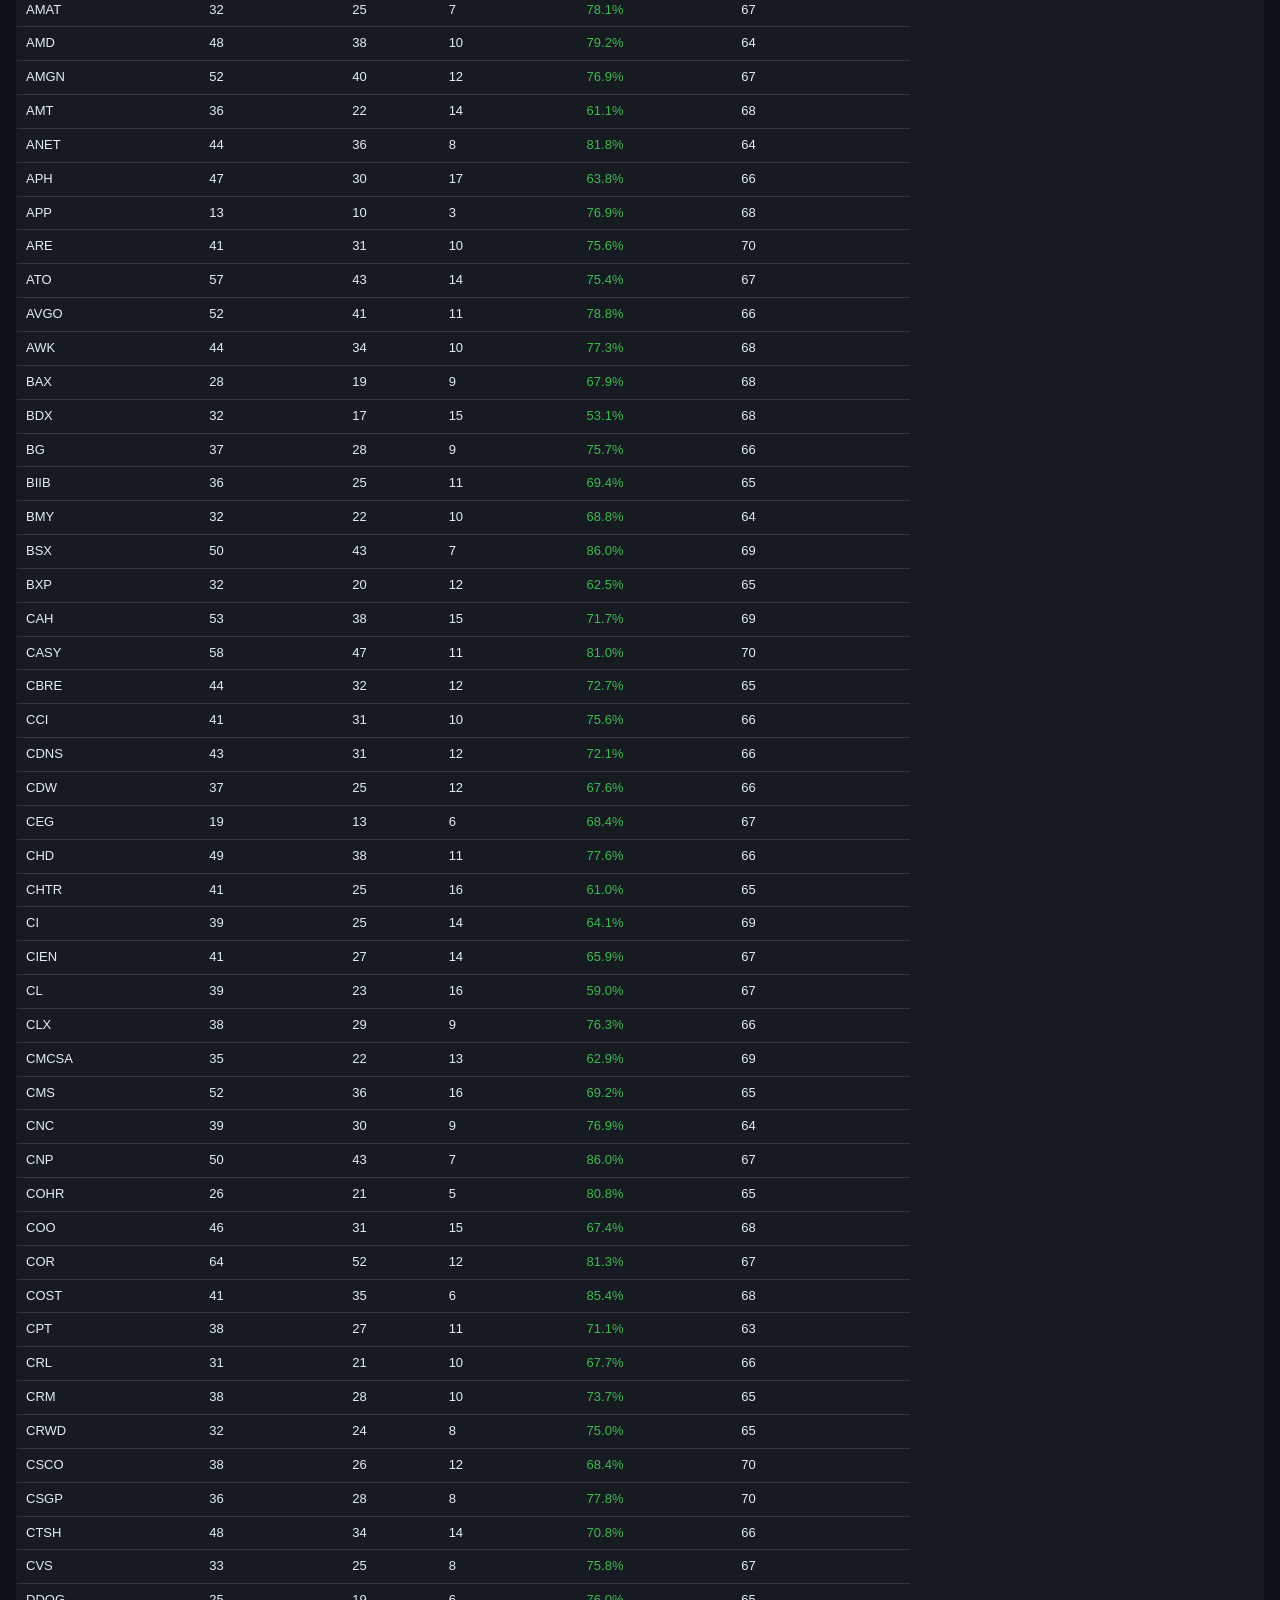
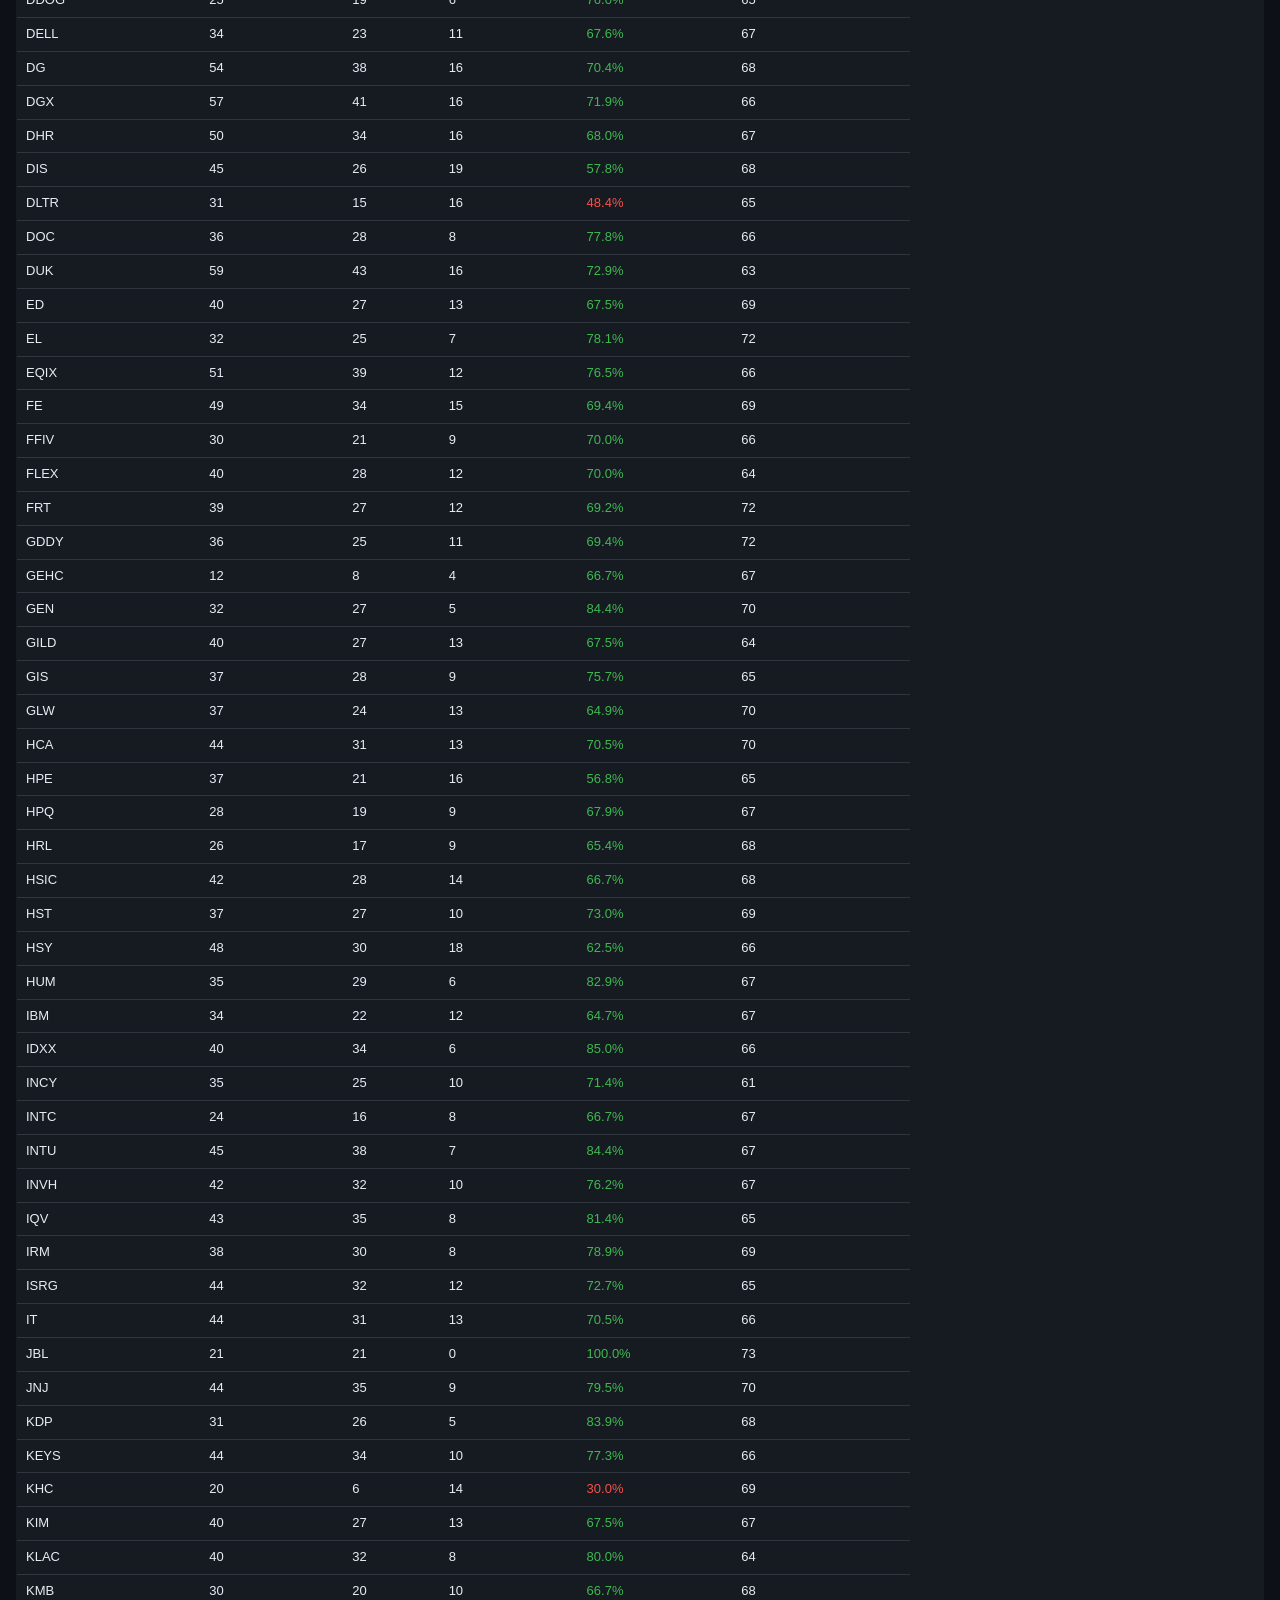
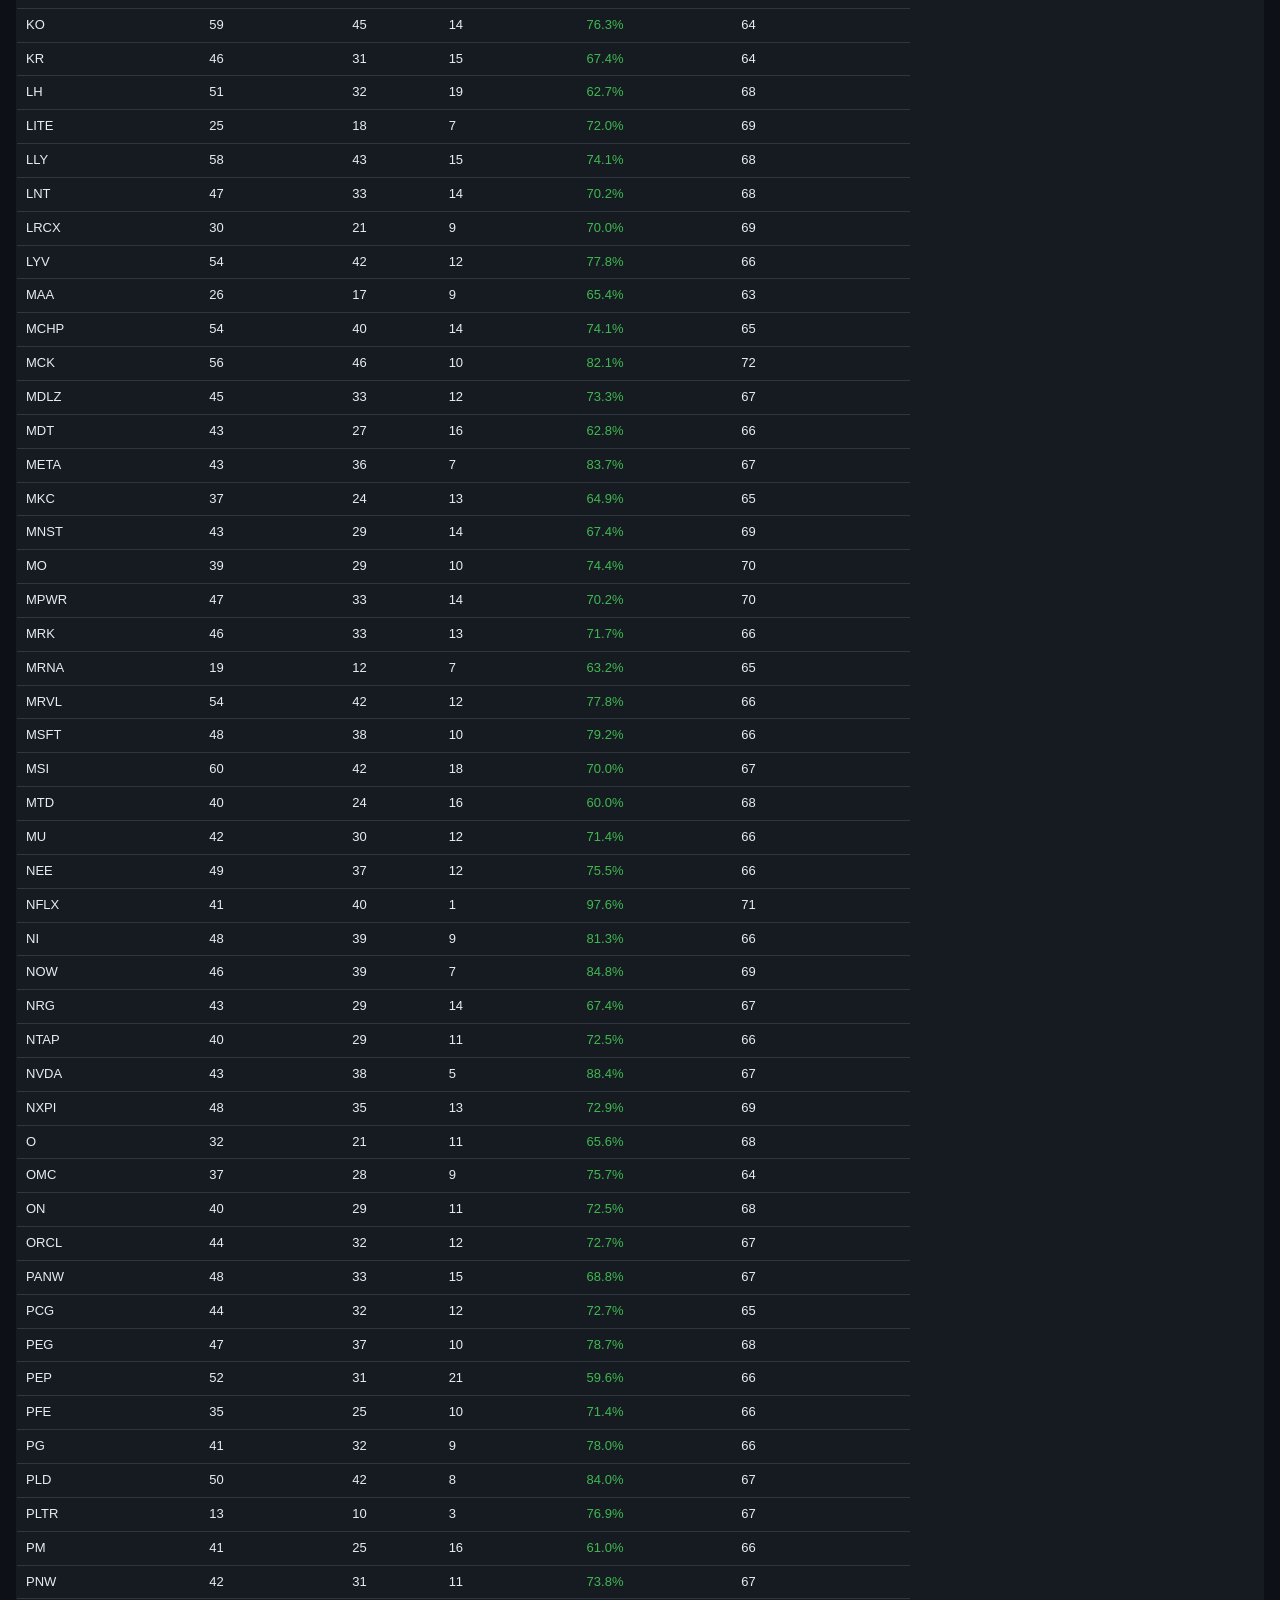
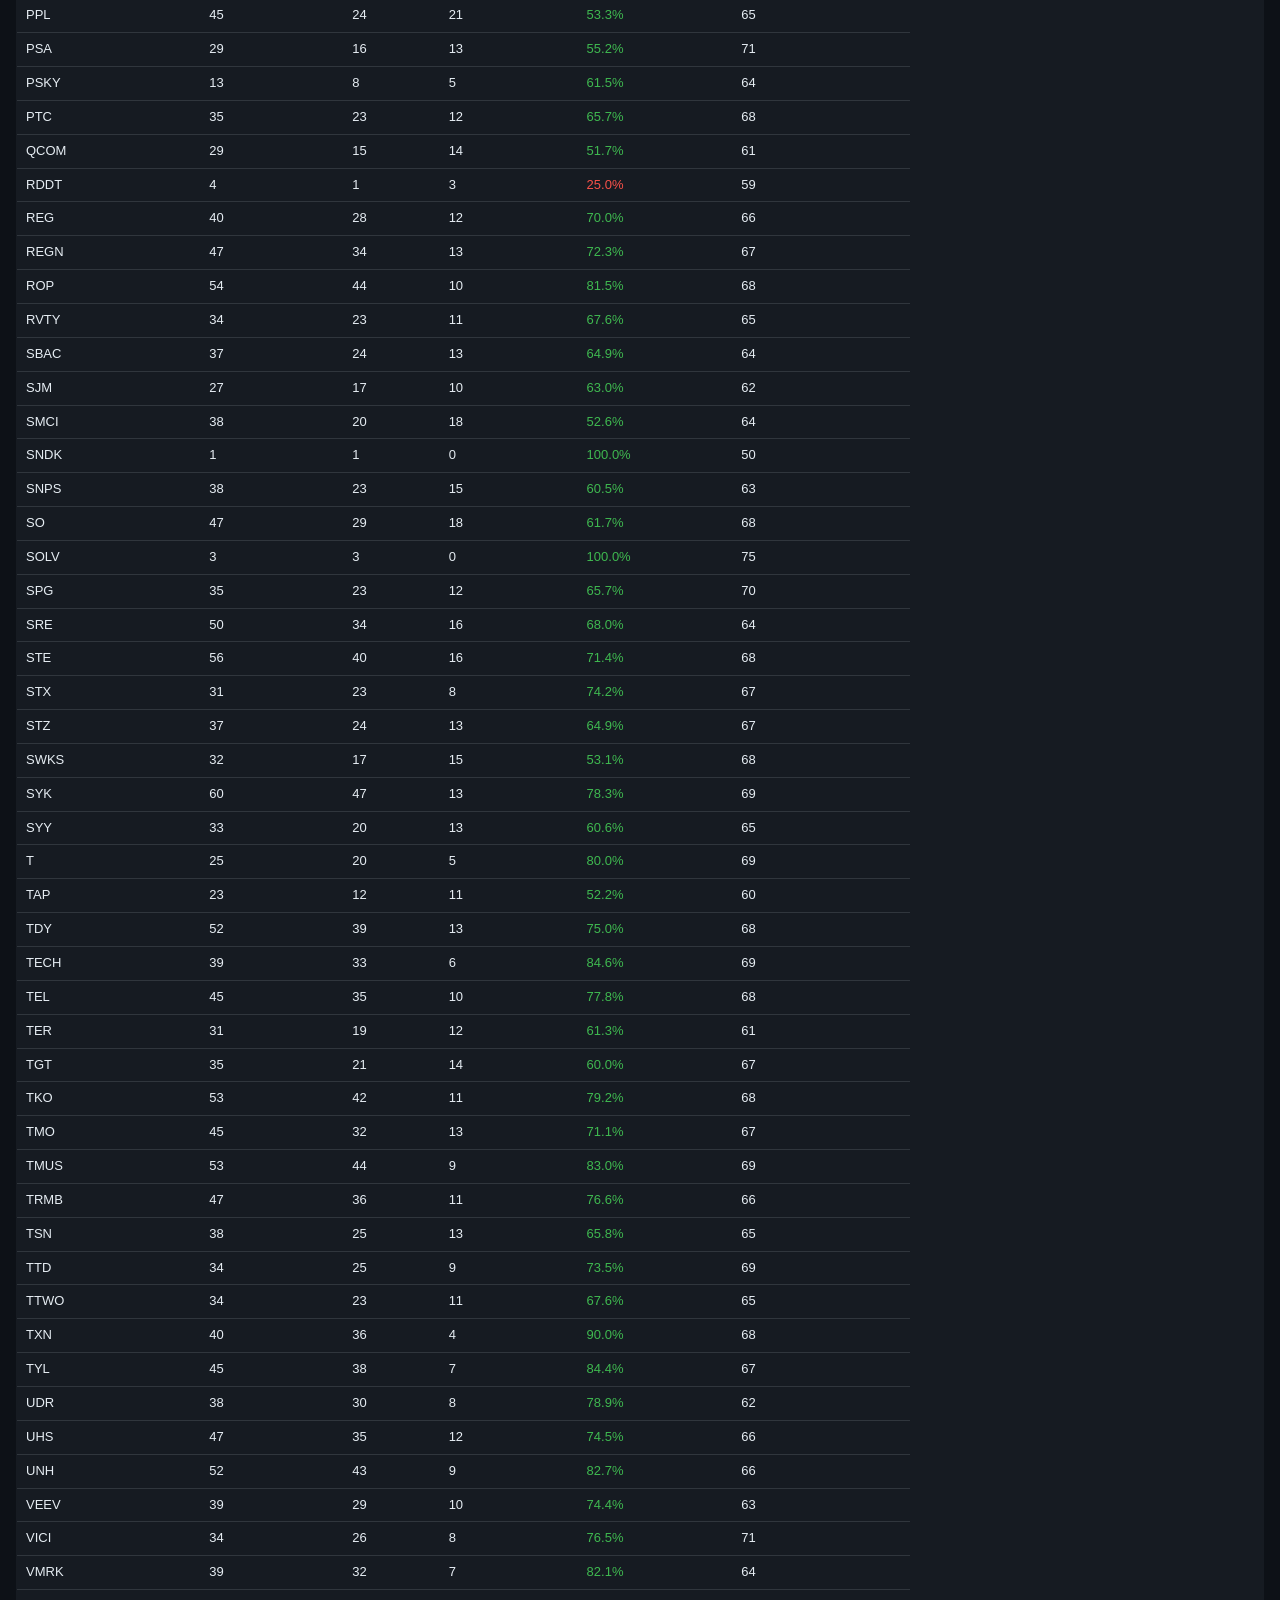
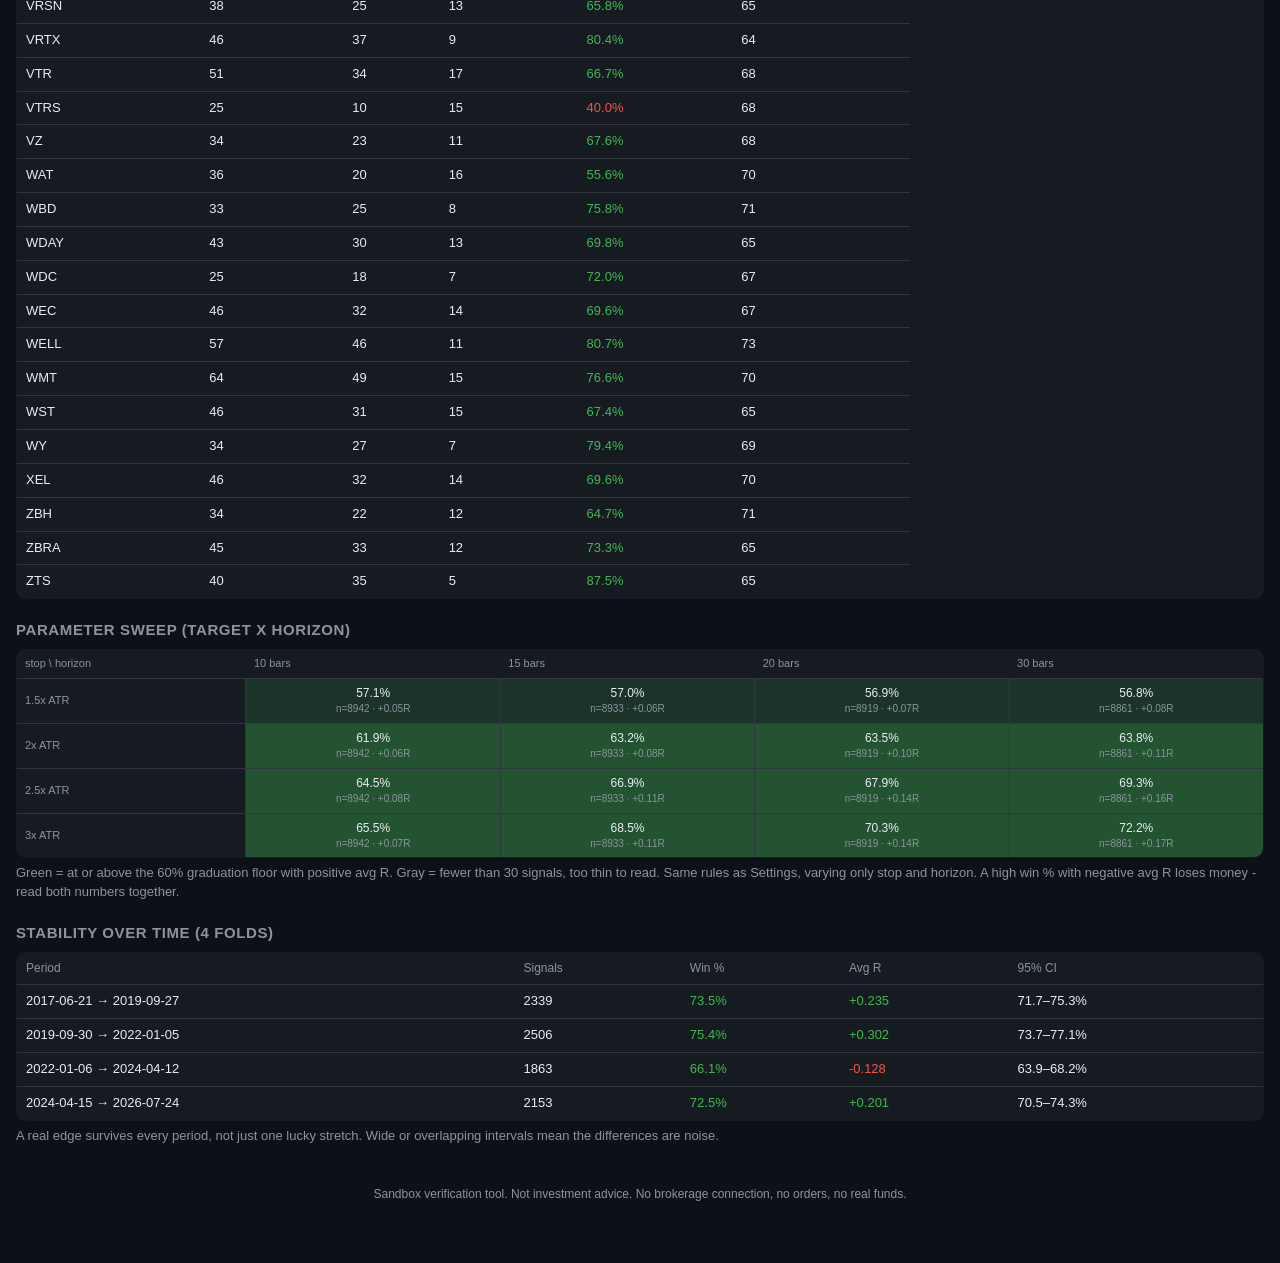
==== commit 9d2213f6: "Rename 1-index_v4.html to index.html" ====
--- a/index.html
+++ b/index.html
@@ -43,7 +43,7 @@
   <h2>Sector leaderboard</h2>
   <table id="sector-table"><thead><tr><th>Sector</th><th>Signals</th><th>Per 100 days</th><th>Win %</th></tr></thead><tbody></tbody></table>
   <h2>By symbol</h2>
-  <table id="symbol-table"><thead><tr><th>Symbol</th><th>Signals</th><th>Hits</th><th>Misses</th><th>Win %</th><th>Avg score</th></tr></thead><tbody></tbody></table>
+  <table id="symbol-table"><thead><tr><th>Symbol</th><th>Company</th><th>Close</th><th>Signals</th><th>Hits</th><th>Misses</th><th>Win %</th><th>Avg score</th></tr></thead><tbody></tbody></table>
 </section>
 
 <section id="tab-journal" class="tab">
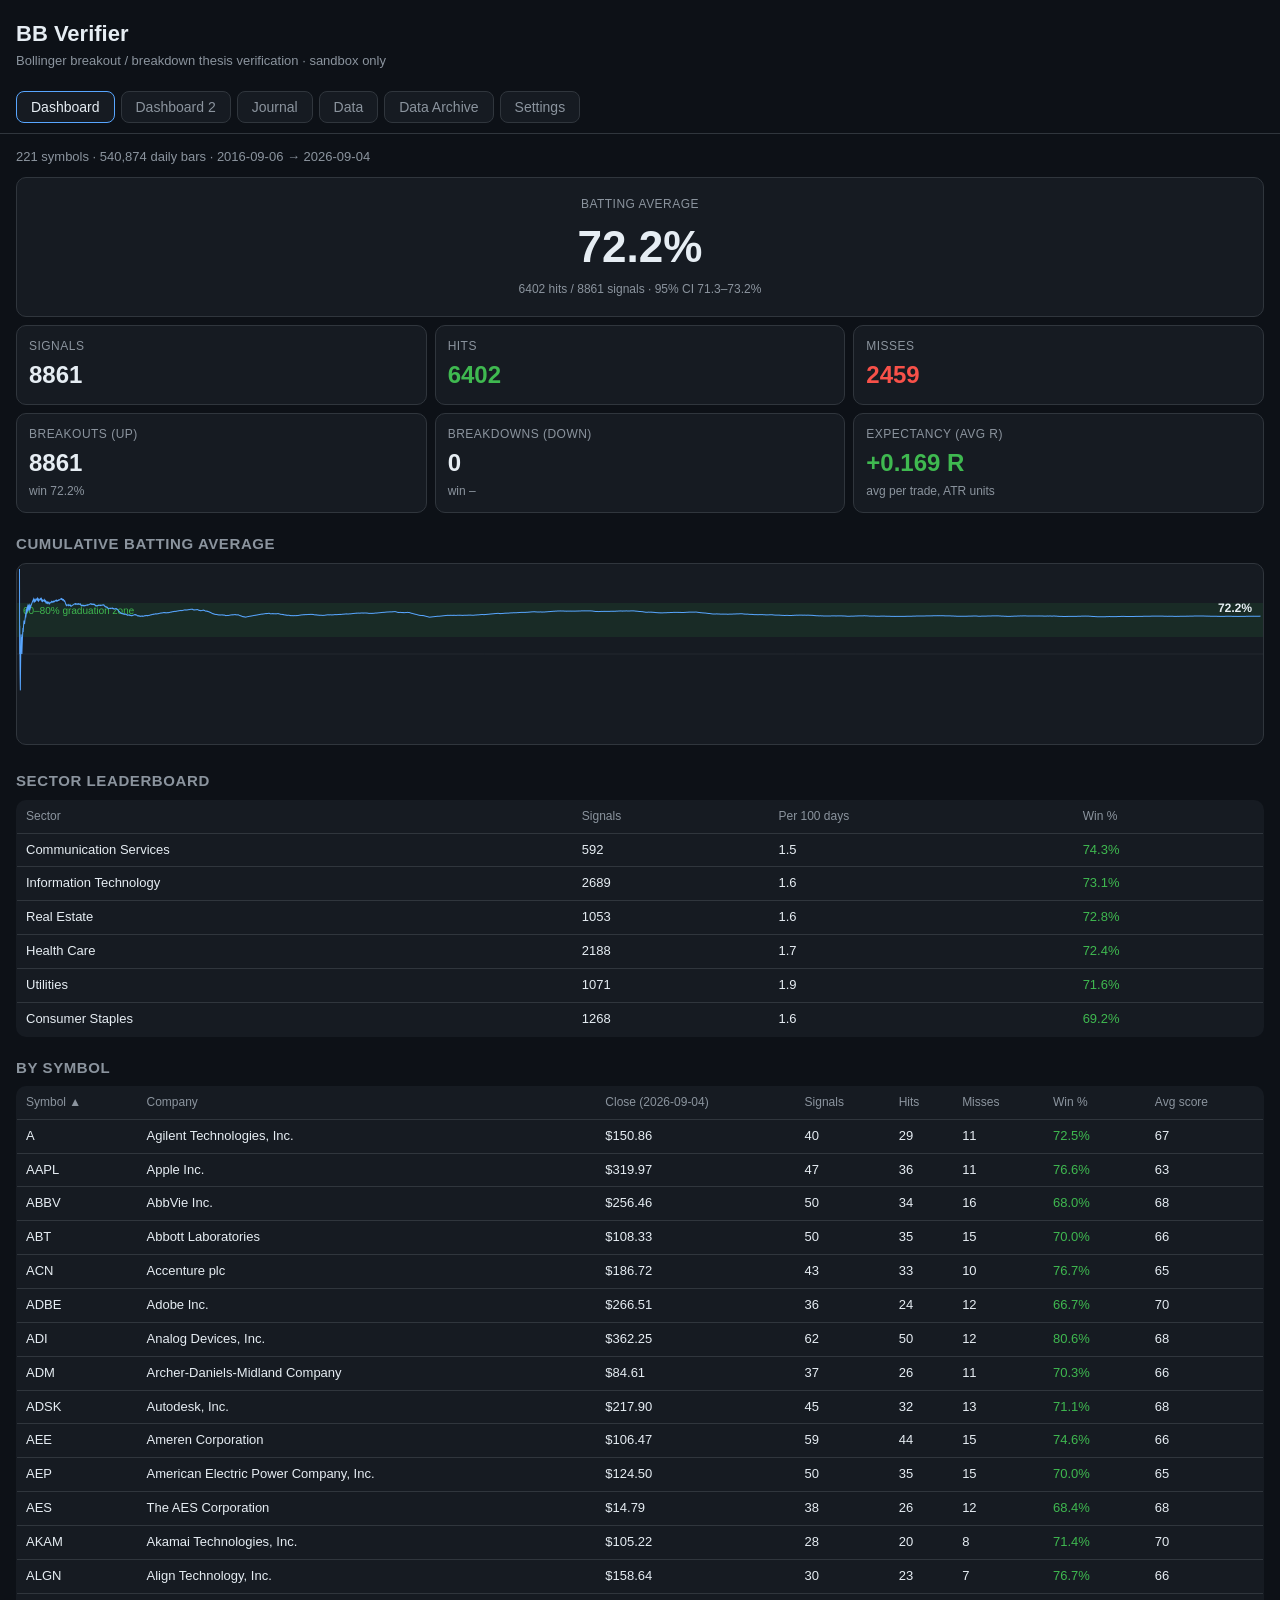
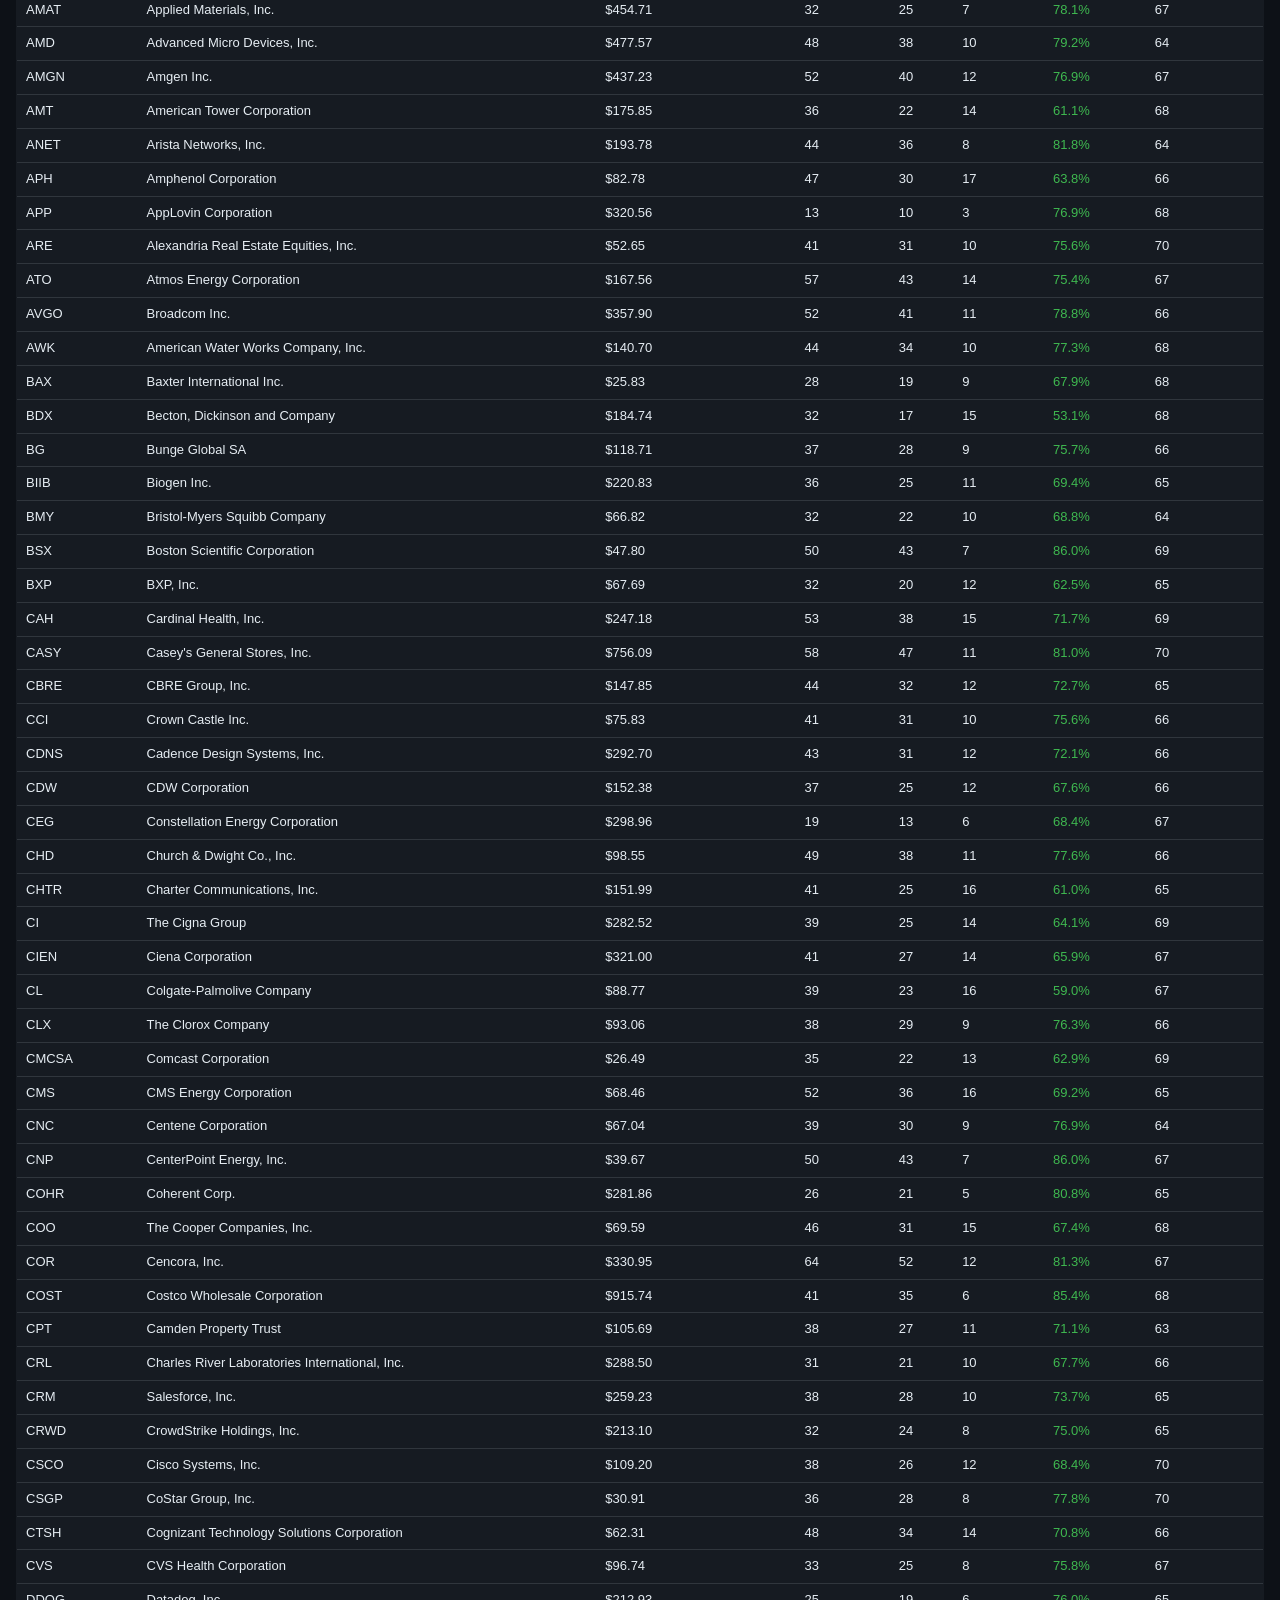
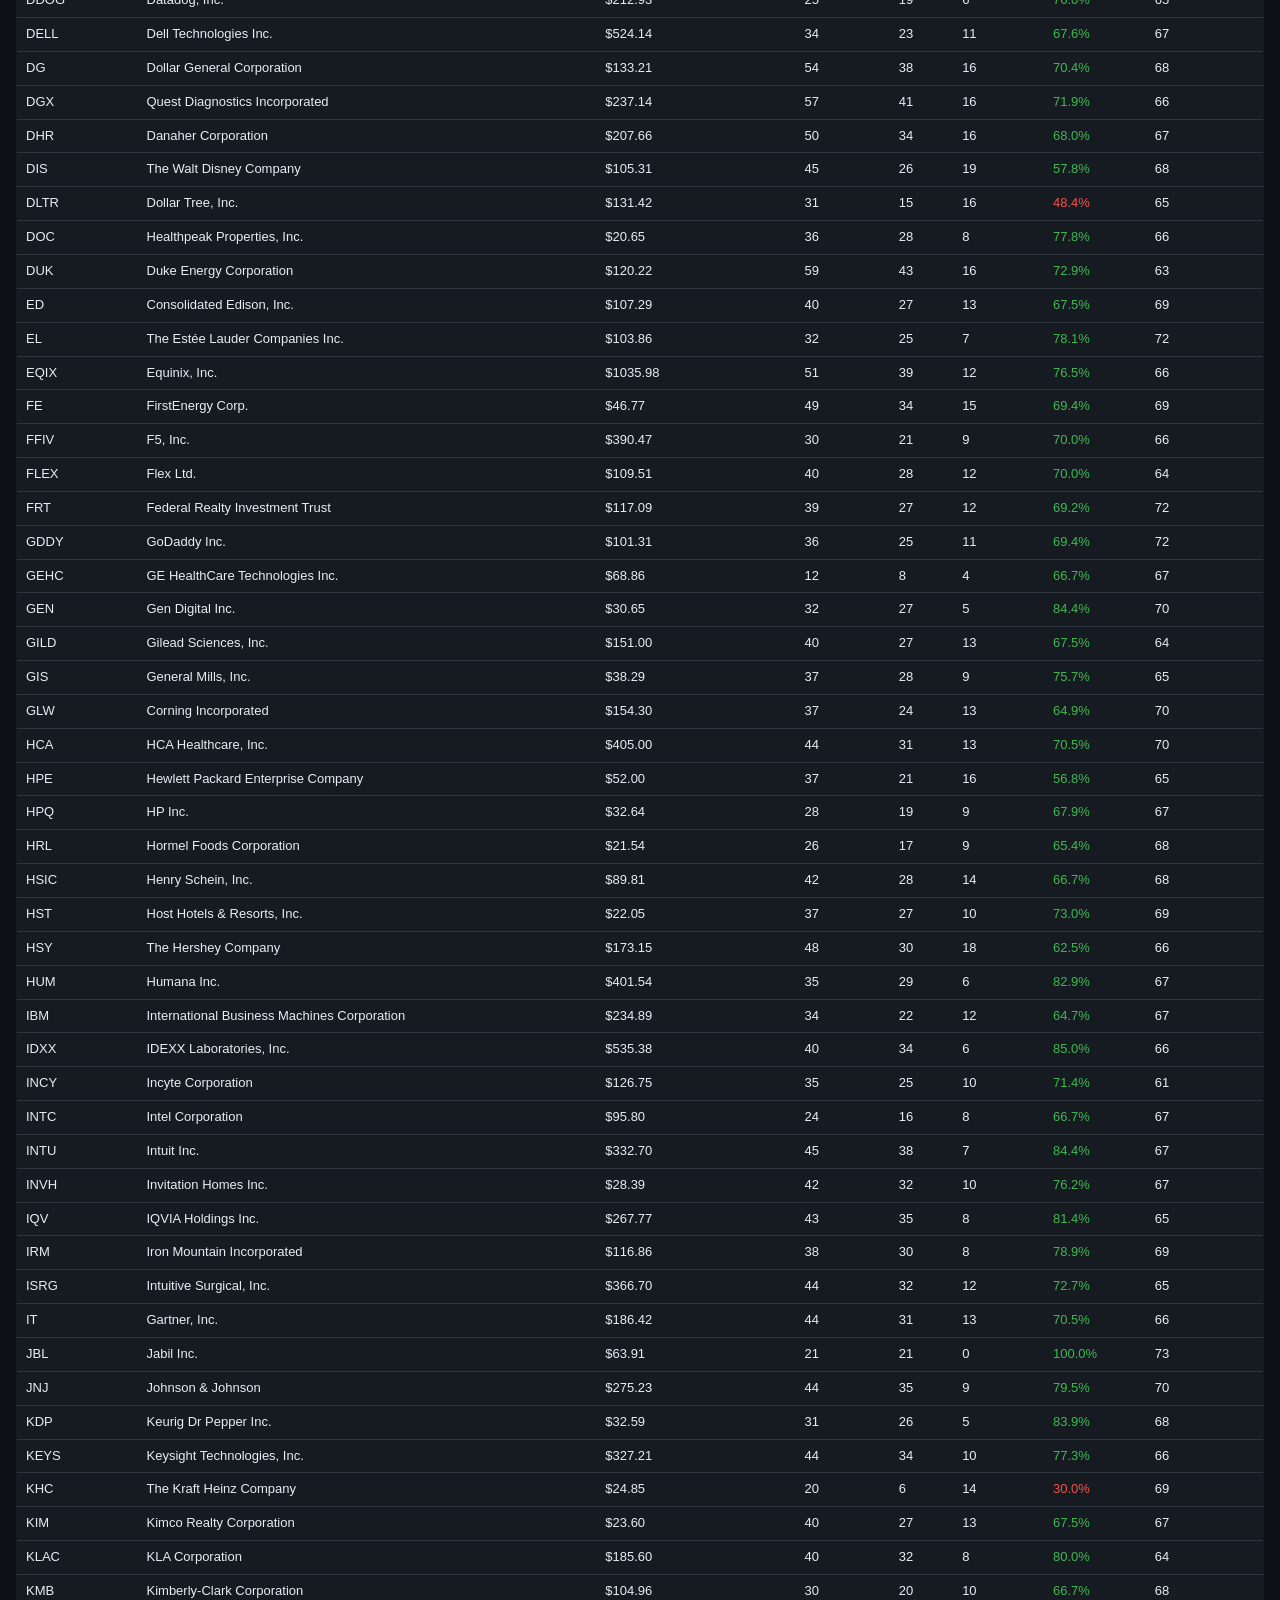
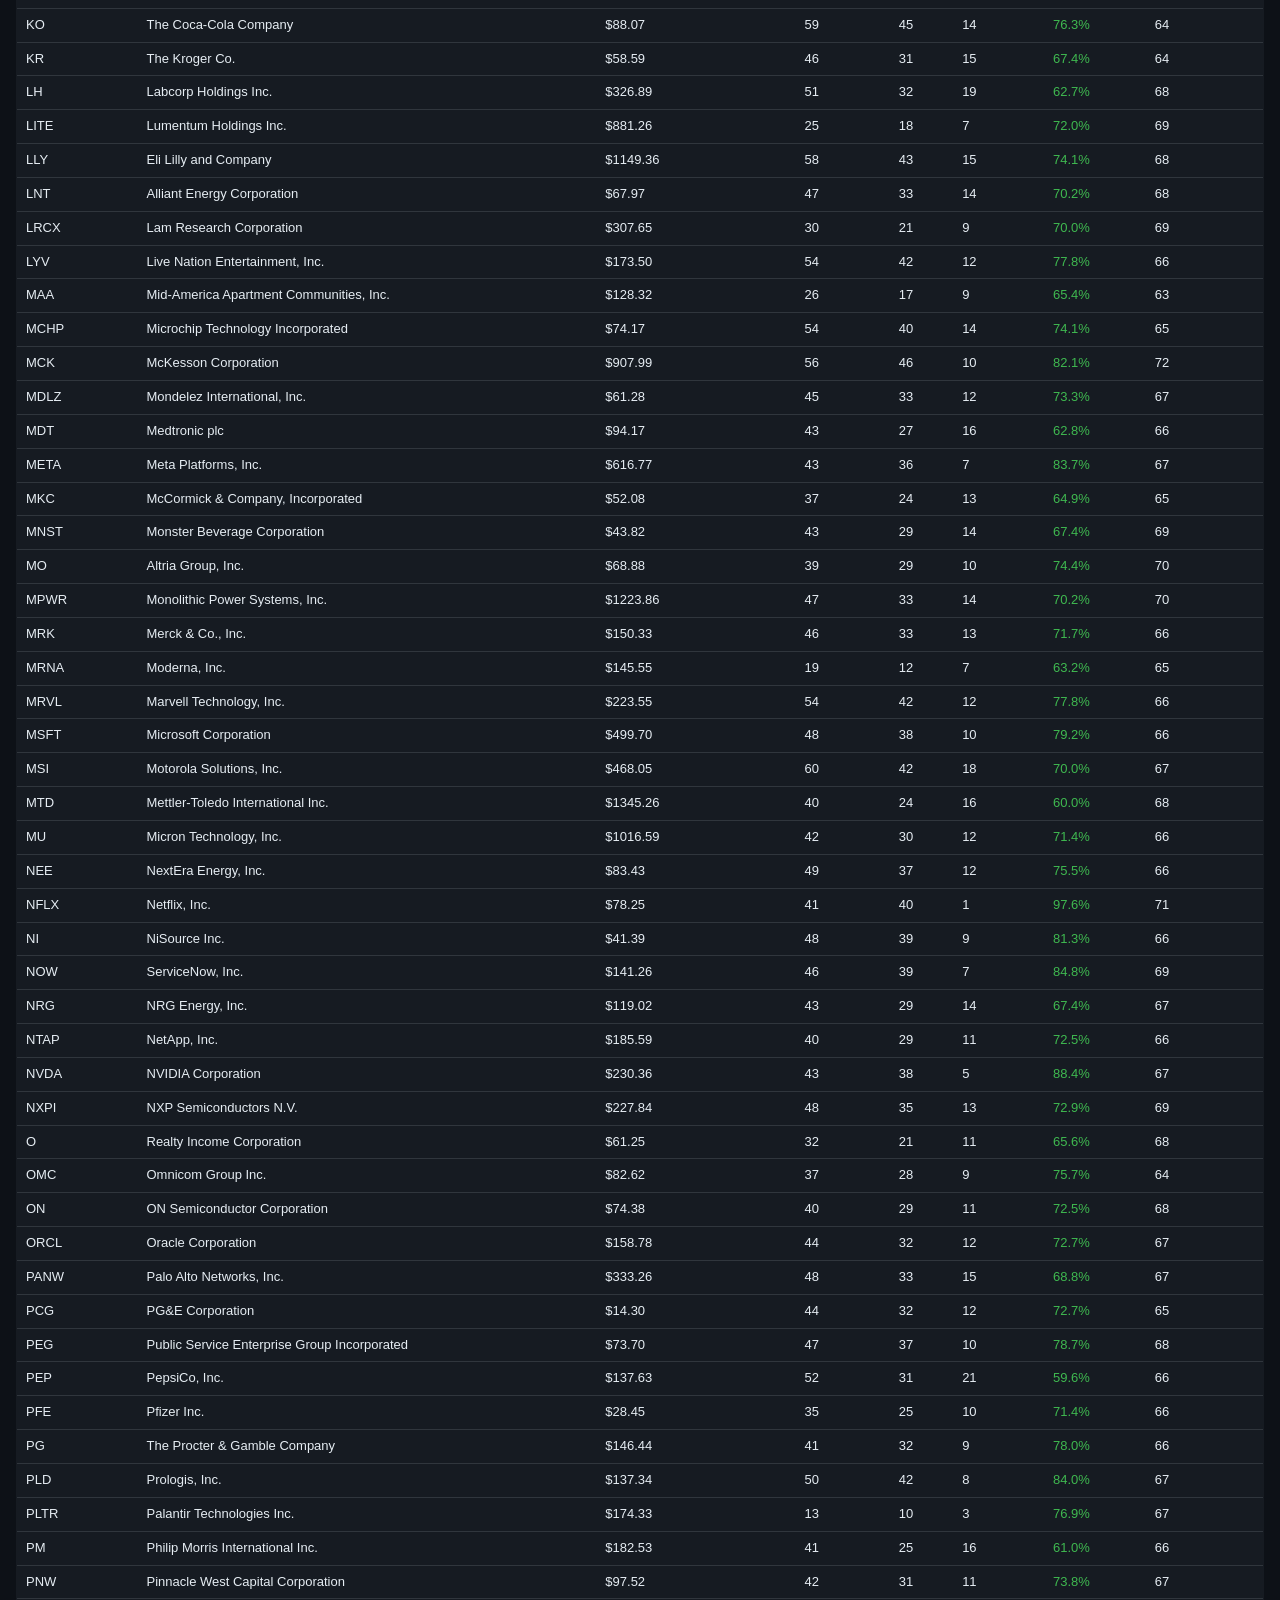
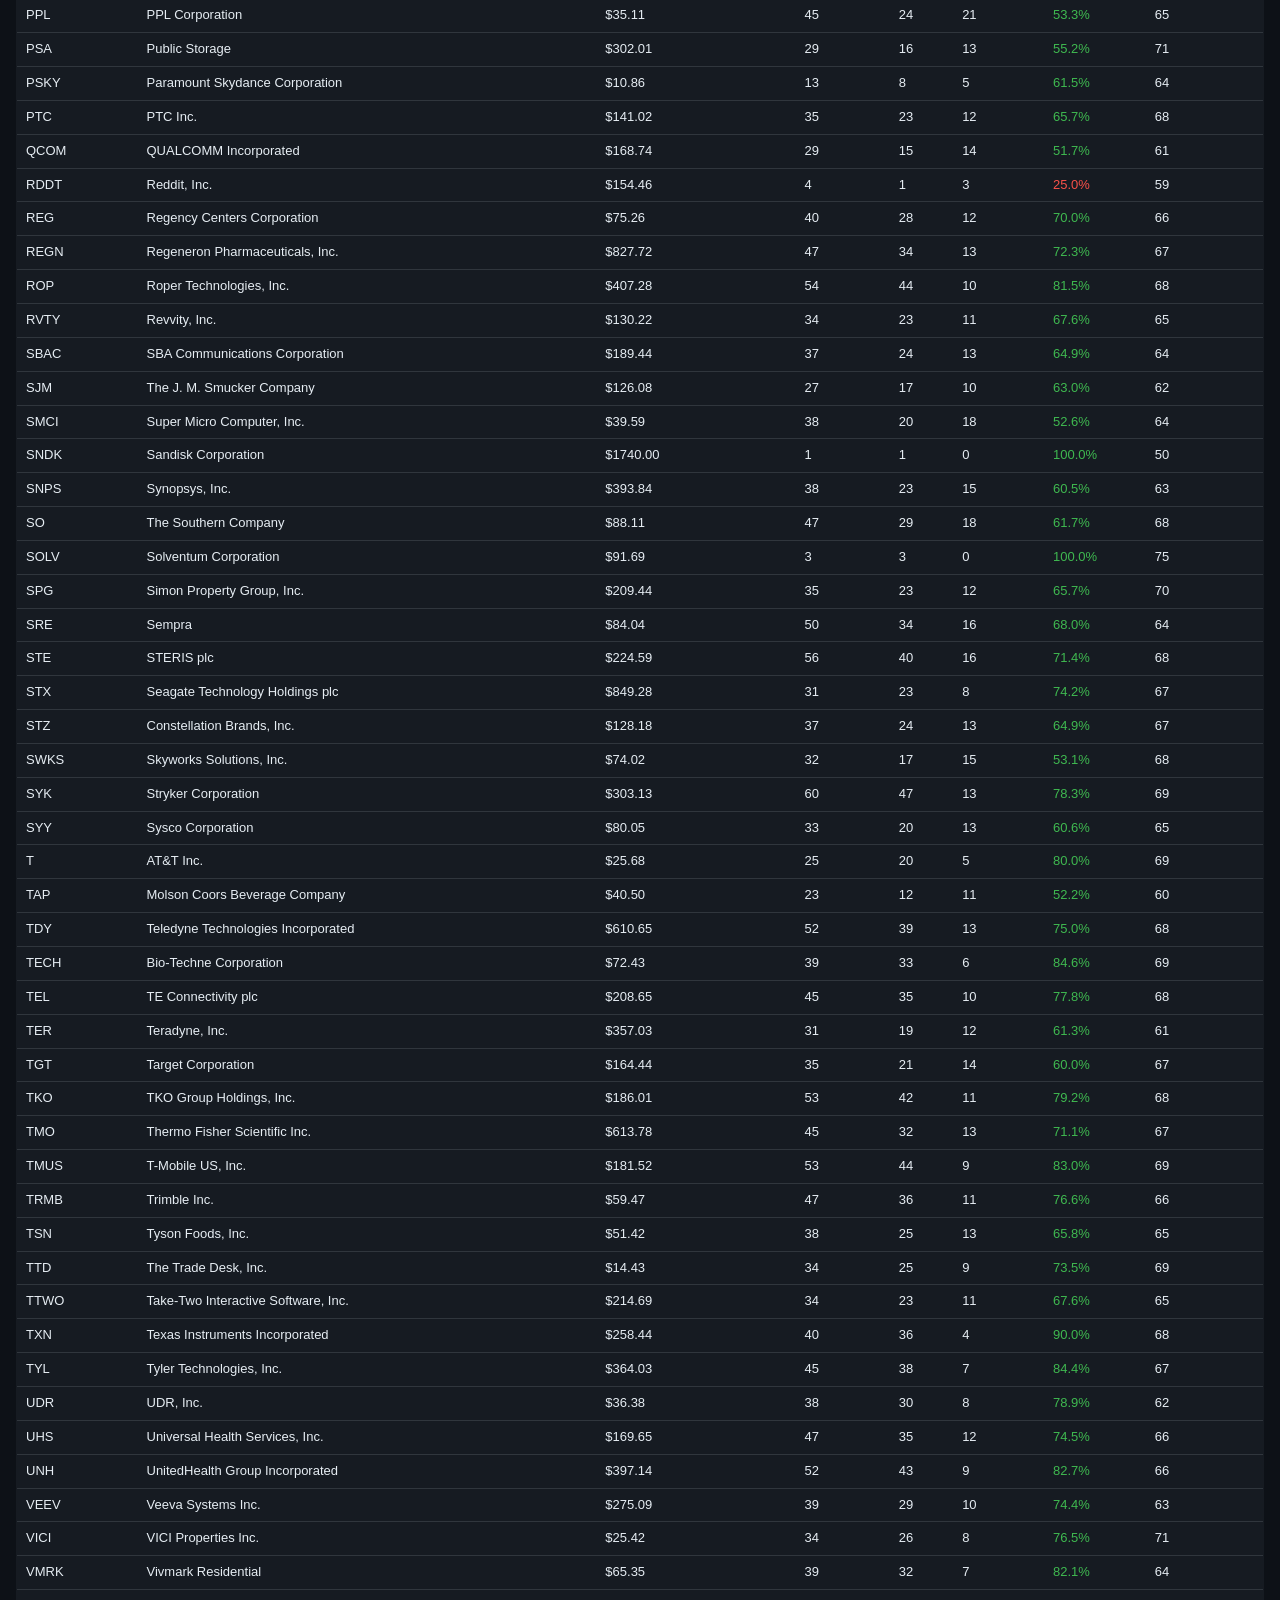
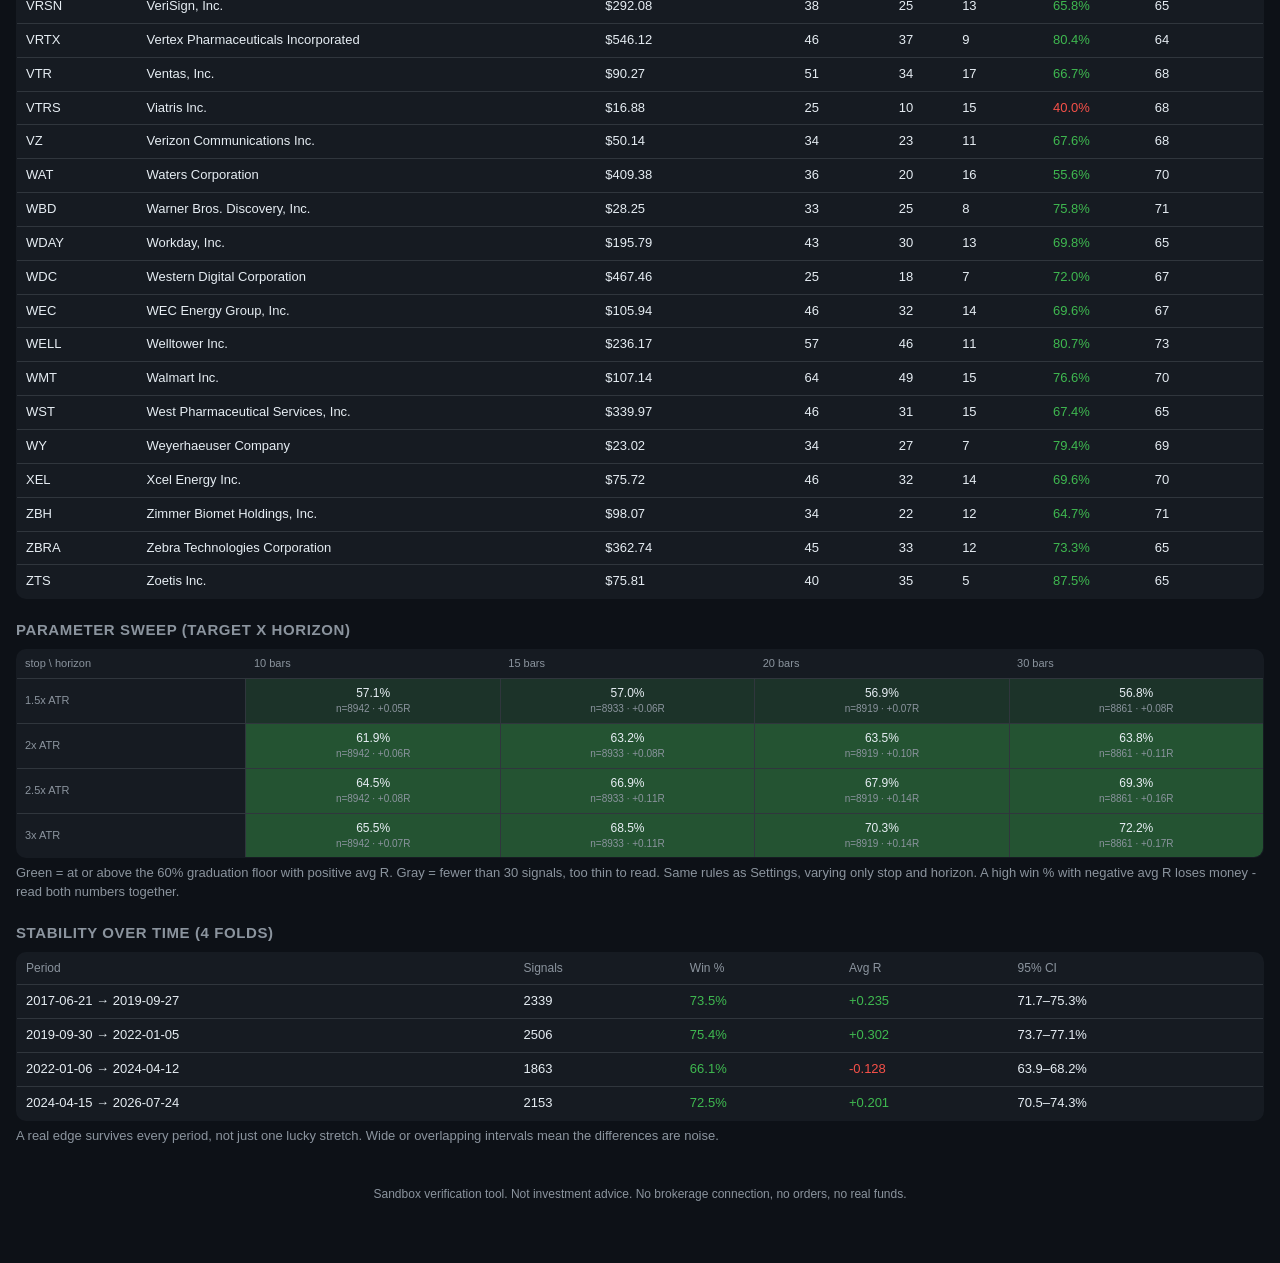
==== commit 1f9cfbcf: "Rename 8-index_v5.html to index.html" ====
--- a/index.html
+++ b/index.html
@@ -20,6 +20,7 @@
 
 <nav id="tabs">
   <button data-tab="dashboard" class="active">Dashboard</button>
+  <button data-tab="dashboard2">Dashboard 2</button>
   <button data-tab="journal">Journal</button>
   <button data-tab="data">Data</button>
   <button data-tab="archive">Data Archive</button>
@@ -44,6 +45,22 @@
   <table id="sector-table"><thead><tr><th>Sector</th><th>Signals</th><th>Per 100 days</th><th>Win %</th></tr></thead><tbody></tbody></table>
   <h2>By symbol</h2>
   <table id="symbol-table"><thead><tr><th>Symbol</th><th>Company</th><th>Close</th><th>Signals</th><th>Hits</th><th>Misses</th><th>Win %</th><th>Avg score</th></tr></thead><tbody></tbody></table>
+</section>
+
+<section id="tab-dashboard2" class="tab">
+  <div id="status-line-2" class="status">Deep-history window loads the first time you open this tab.</div>
+  <div class="kpis">
+    <div class="kpi hero"><div class="kpi-label">Batting average</div><div class="kpi-val" id="k2-ba">&ndash;</div><div class="kpi-sub" id="k2-ba-sub"></div></div>
+    <div class="kpi"><div class="kpi-label">Signals</div><div class="kpi-val" id="k2-sig">&ndash;</div></div>
+    <div class="kpi"><div class="kpi-label">Hits</div><div class="kpi-val hit" id="k2-hit">&ndash;</div></div>
+    <div class="kpi"><div class="kpi-label">Misses</div><div class="kpi-val miss" id="k2-miss">&ndash;</div></div>
+    <div class="kpi"><div class="kpi-label">Breakouts (up)</div><div class="kpi-val" id="k2-up">&ndash;</div><div class="kpi-sub" id="k2-up-sub"></div></div>
+    <div class="kpi"><div class="kpi-label">Breakdowns (down)</div><div class="kpi-val" id="k2-dn">&ndash;</div><div class="kpi-sub" id="k2-dn-sub"></div></div>
+    <div class="kpi"><div class="kpi-label">Expectancy (avg R)</div><div class="kpi-val" id="k2-avgr">&ndash;</div><div class="kpi-sub" id="k2-avgr-sub"></div></div>
+  </div>
+  <h2>Sector leaderboard (2005-2026)</h2>
+  <table id="sector-table2"><thead><tr><th>Sector</th><th>Signals</th><th>Per 100 days</th><th>Win %</th></tr></thead><tbody></tbody></table>
+  <p class="muted">Same 221-symbol universe and the same settings as the main Dashboard, run on the deep window 2005-01-01 &rarr; 2026-09-04 (about 21 years, 1.1M daily bars). The deep data loads on first visit to this tab so the app stays light. Apply and re-run in Settings recomputes both dashboards.</p>
 </section>
 
 <section id="tab-journal" class="tab">
